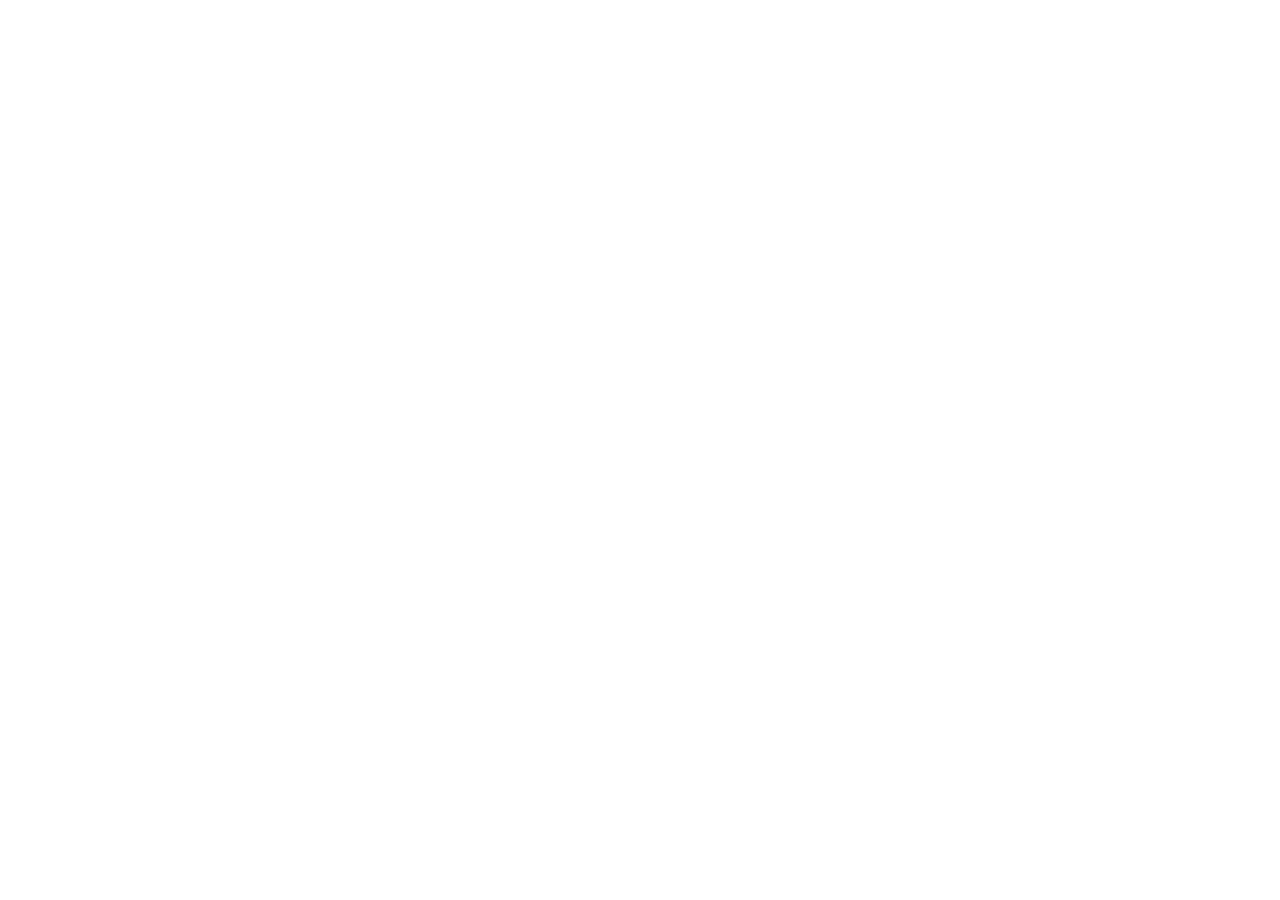
==== index.html @ 9b7f9f11 "Deploy Better2 website" ====
<!doctype html>
<html lang="en">
  <head>
    <meta charset="UTF-8" />
    <link rel="icon" type="image/png" href="/favicon.png" />
    <meta name="viewport" content="width=device-width, initial-scale=1.0, maximum-scale=1" />
    <title>My App</title>
    <script type="module" crossorigin src="/assets/index-BWrRzw60.js"></script>
    <link rel="stylesheet" crossorigin href="/assets/index-B6AmtJGB.css">
  </head>
  <body>
    <div id="root"></div>
  </body>
</html>
---- assets/index-B6AmtJGB.css ----
@layer properties{@supports (((-webkit-hyphens:none)) and (not (margin-trim:inline))) or ((-moz-orient:inline) and (not (color:rgb(from red r g b)))){*,:before,:after,::backdrop{--tw-translate-x:0;--tw-translate-y:0;--tw-translate-z:0;--tw-rotate-x:initial;--tw-rotate-y:initial;--tw-rotate-z:initial;--tw-skew-x:initial;--tw-skew-y:initial;--tw-space-y-reverse:0;--tw-border-style:solid;--tw-gradient-position:initial;--tw-gradient-from:#0000;--tw-gradient-via:#0000;--tw-gradient-to:#0000;--tw-gradient-stops:initial;--tw-gradient-via-stops:initial;--tw-gradient-from-position:0%;--tw-gradient-via-position:50%;--tw-gradient-to-position:100%;--tw-leading:initial;--tw-font-weight:initial;--tw-tracking:initial;--tw-ordinal:initial;--tw-slashed-zero:initial;--tw-numeric-figure:initial;--tw-numeric-spacing:initial;--tw-numeric-fraction:initial;--tw-shadow:0 0 #0000;--tw-shadow-color:initial;--tw-shadow-alpha:100%;--tw-inset-shadow:0 0 #0000;--tw-inset-shadow-color:initial;--tw-inset-shadow-alpha:100%;--tw-ring-color:initial;--tw-ring-shadow:0 0 #0000;--tw-inset-ring-color:initial;--tw-inset-ring-shadow:0 0 #0000;--tw-ring-inset:initial;--tw-ring-offset-width:0px;--tw-ring-offset-color:#fff;--tw-ring-offset-shadow:0 0 #0000;--tw-outline-style:solid;--tw-blur:initial;--tw-brightness:initial;--tw-contrast:initial;--tw-grayscale:initial;--tw-hue-rotate:initial;--tw-invert:initial;--tw-opacity:initial;--tw-saturate:initial;--tw-sepia:initial;--tw-drop-shadow:initial;--tw-drop-shadow-color:initial;--tw-drop-shadow-alpha:100%;--tw-drop-shadow-size:initial;--tw-backdrop-blur:initial;--tw-backdrop-brightness:initial;--tw-backdrop-contrast:initial;--tw-backdrop-grayscale:initial;--tw-backdrop-hue-rotate:initial;--tw-backdrop-invert:initial;--tw-backdrop-opacity:initial;--tw-backdrop-saturate:initial;--tw-backdrop-sepia:initial;--tw-duration:initial;--tw-ease:initial;--tw-content:"";--tw-space-x-reverse:0;--tw-animation-delay:0s;--tw-animation-direction:normal;--tw-animation-duration:initial;--tw-animation-fill-mode:none;--tw-animation-iteration-count:1;--tw-enter-blur:0;--tw-enter-opacity:1;--tw-enter-rotate:0;--tw-enter-scale:1;--tw-enter-translate-x:0;--tw-enter-translate-y:0;--tw-exit-blur:0;--tw-exit-opacity:1;--tw-exit-rotate:0;--tw-exit-scale:1;--tw-exit-translate-x:0;--tw-exit-translate-y:0}}}@layer theme{:root,:host{--font-sans:ui-sans-serif,system-ui,sans-serif,"Apple Color Emoji","Segoe UI Emoji","Segoe UI Symbol","Noto Color Emoji";--font-mono:ui-monospace,SFMono-Regular,Menlo,Monaco,Consolas,"Liberation Mono","Courier New",monospace;--color-orange-500:oklch(70.5% .213 47.604);--color-amber-500:oklch(76.9% .188 70.08);--color-lime-500:oklch(76.8% .233 130.85);--color-emerald-600:oklch(59.6% .145 163.225);--color-teal-500:oklch(70.4% .14 182.503);--color-cyan-500:oklch(71.5% .143 215.221);--color-rose-500:oklch(64.5% .246 16.439);--color-slate-900:oklch(20.8% .042 265.755);--color-black:#000;--color-white:#fff;--spacing:.25rem;--container-sm:24rem;--container-md:28rem;--container-lg:32rem;--container-xl:36rem;--container-2xl:42rem;--container-3xl:48rem;--container-4xl:56rem;--container-5xl:64rem;--text-xs:.75rem;--text-xs--line-height:calc(1/.75);--text-sm:.875rem;--text-sm--line-height:calc(1.25/.875);--text-base:1rem;--text-base--line-height: 1.5 ;--text-lg:1.125rem;--text-lg--line-height:calc(1.75/1.125);--text-xl:1.25rem;--text-xl--line-height:calc(1.75/1.25);--text-2xl:1.5rem;--text-2xl--line-height:calc(2/1.5);--text-3xl:1.875rem;--text-3xl--line-height: 1.2 ;--text-4xl:2.25rem;--text-4xl--line-height:calc(2.5/2.25);--text-5xl:3rem;--text-5xl--line-height:1;--text-6xl:3.75rem;--text-6xl--line-height:1;--text-7xl:4.5rem;--text-7xl--line-height:1;--font-weight-normal:400;--font-weight-medium:500;--font-weight-semibold:600;--font-weight-bold:700;--font-weight-extrabold:800;--tracking-tight:-.025em;--tracking-wide:.025em;--tracking-wider:.05em;--tracking-widest:.1em;--leading-tight:1.25;--leading-snug:1.375;--leading-normal:1.5;--leading-relaxed:1.625;--radius-xs:.125rem;--radius-2xl:1rem;--ease-in-out:cubic-bezier(.4,0,.2,1);--animate-spin:spin 1s linear infinite;--animate-pulse:pulse 2s cubic-bezier(.4,0,.6,1)infinite;--blur-sm:8px;--blur-md:12px;--blur-2xl:40px;--blur-3xl:64px;--aspect-video:16/9;--default-transition-duration:.15s;--default-transition-timing-function:cubic-bezier(.4,0,.2,1);--default-font-family:var(--font-sans);--default-mono-font-family:var(--font-mono);--color-border:var(--border);--font-heading:"Manrope",system-ui,sans-serif;--font-body:"Outfit",system-ui,sans-serif}}@layer base{*,:after,:before,::backdrop{box-sizing:border-box;border:0 solid;margin:0;padding:0}::file-selector-button{box-sizing:border-box;border:0 solid;margin:0;padding:0}html,:host{-webkit-text-size-adjust:100%;tab-size:4;line-height:1.5;font-family:var(--default-font-family,ui-sans-serif,system-ui,sans-serif,"Apple Color Emoji","Segoe UI Emoji","Segoe UI Symbol","Noto Color Emoji");font-feature-settings:var(--default-font-feature-settings,normal);font-variation-settings:var(--default-font-variation-settings,normal);-webkit-tap-highlight-color:transparent}hr{height:0;color:inherit;border-top-width:1px}abbr:where([title]){-webkit-text-decoration:underline dotted;text-decoration:underline dotted}h1,h2,h3,h4,h5,h6{font-size:inherit;font-weight:inherit}a{color:inherit;-webkit-text-decoration:inherit;text-decoration:inherit}b,strong{font-weight:bolder}code,kbd,samp,pre{font-family:var(--default-mono-font-family,ui-monospace,SFMono-Regular,Menlo,Monaco,Consolas,"Liberation Mono","Courier New",monospace);font-feature-settings:var(--default-mono-font-feature-settings,normal);font-variation-settings:var(--default-mono-font-variation-settings,normal);font-size:1em}small{font-size:80%}sub,sup{vertical-align:baseline;font-size:75%;line-height:0;position:relative}sub{bottom:-.25em}sup{top:-.5em}table{text-indent:0;border-color:inherit;border-collapse:collapse}:-moz-focusring{outline:auto}progress{vertical-align:baseline}summary{display:list-item}ol,ul,menu{list-style:none}img,svg,video,canvas,audio,iframe,embed,object{vertical-align:middle;display:block}img,video{max-width:100%;height:auto}button,input,select,optgroup,textarea{font:inherit;font-feature-settings:inherit;font-variation-settings:inherit;letter-spacing:inherit;color:inherit;opacity:1;background-color:#0000;border-radius:0}::file-selector-button{font:inherit;font-feature-settings:inherit;font-variation-settings:inherit;letter-spacing:inherit;color:inherit;opacity:1;background-color:#0000;border-radius:0}:where(select:is([multiple],[size])) optgroup{font-weight:bolder}:where(select:is([multiple],[size])) optgroup option{padding-inline-start:20px}::file-selector-button{margin-inline-end:4px}::placeholder{opacity:1}@supports (not ((-webkit-appearance:-apple-pay-button))) or (contain-intrinsic-size:1px){::placeholder{color:currentColor}@supports (color:color-mix(in lab,red,red)){::placeholder{color:color-mix(in oklab,currentcolor 50%,transparent)}}}textarea{resize:vertical}::-webkit-search-decoration{-webkit-appearance:none}::-webkit-date-and-time-value{min-height:1lh;text-align:inherit}::-webkit-datetime-edit{display:inline-flex}::-webkit-datetime-edit-fields-wrapper{padding:0}::-webkit-datetime-edit{padding-block:0}::-webkit-datetime-edit-year-field{padding-block:0}::-webkit-datetime-edit-month-field{padding-block:0}::-webkit-datetime-edit-day-field{padding-block:0}::-webkit-datetime-edit-hour-field{padding-block:0}::-webkit-datetime-edit-minute-field{padding-block:0}::-webkit-datetime-edit-second-field{padding-block:0}::-webkit-datetime-edit-millisecond-field{padding-block:0}::-webkit-datetime-edit-meridiem-field{padding-block:0}::-webkit-calendar-picker-indicator{line-height:1}:-moz-ui-invalid{box-shadow:none}button,input:where([type=button],[type=reset],[type=submit]){appearance:button}::file-selector-button{appearance:button}::-webkit-inner-spin-button{height:auto}::-webkit-outer-spin-button{height:auto}[hidden]:where(:not([hidden=until-found])){display:none!important}*{border-color:var(--border);outline-color:var(--ring)}@supports (color:color-mix(in lab,red,red)){*{outline-color:color-mix(in oklab,var(--ring)50%,transparent)}}body{background-color:var(--background);color:var(--foreground);font-family:var(--font-body)}h1,h2,h3,h4,h5,h6{font-family:var(--font-heading)}button:not(:disabled),[role=button]:not([aria-disabled=true]),[type=button]:not(:disabled),[type=submit]:not(:disabled),[type=reset]:not(:disabled),a[href],select:not(:disabled),input[type=checkbox]:not(:disabled),input[type=radio]:not(:disabled){cursor:pointer}}@layer components{.container{width:100%;margin-left:auto;margin-right:auto;padding-left:1rem;padding-right:1rem}.flex{min-width:0;min-height:0}@media(min-width:640px){.container{padding-left:1.5rem;padding-right:1.5rem}}@media(min-width:1024px){.container{max-width:1280px;padding-left:2rem;padding-right:2rem}}}@layer utilities{.\@container\/card-header{container:card-header/inline-size}.\@container\/field-group{container:field-group/inline-size}.pointer-events-none{pointer-events:none}.invisible{visibility:hidden}.visible{visibility:visible}.sr-only{clip-path:inset(50%);white-space:nowrap;border-width:0;width:1px;height:1px;margin:-1px;padding:0;position:absolute;overflow:hidden}.absolute{position:absolute}.fixed{position:fixed}.relative{position:relative}.static{position:static}.sticky{position:sticky}.inset-0{inset:calc(var(--spacing)*0)}.inset-x-0{inset-inline:calc(var(--spacing)*0)}.inset-y-0{inset-block:calc(var(--spacing)*0)}.-top-3{top:calc(var(--spacing)*-3)}.-top-12{top:calc(var(--spacing)*-12)}.top-0{top:calc(var(--spacing)*0)}.top-1\.5{top:calc(var(--spacing)*1.5)}.top-1\/2{top:50%}.top-3{top:calc(var(--spacing)*3)}.top-3\.5{top:calc(var(--spacing)*3.5)}.top-4{top:calc(var(--spacing)*4)}.top-8{top:calc(var(--spacing)*8)}.top-14{top:calc(var(--spacing)*14)}.top-\[1px\]{top:1px}.top-\[50\%\]{top:50%}.top-\[60\%\]{top:60%}.top-full{top:100%}.-right-12{right:calc(var(--spacing)*-12)}.right-0{right:calc(var(--spacing)*0)}.right-1{right:calc(var(--spacing)*1)}.right-1\/4{right:25%}.right-2{right:calc(var(--spacing)*2)}.right-3{right:calc(var(--spacing)*3)}.right-4{right:calc(var(--spacing)*4)}.-bottom-12{bottom:calc(var(--spacing)*-12)}.bottom-0{bottom:calc(var(--spacing)*0)}.-left-12{left:calc(var(--spacing)*-12)}.left-0{left:calc(var(--spacing)*0)}.left-1\/2{left:50%}.left-1\/4{left:25%}.left-2{left:calc(var(--spacing)*2)}.left-5{left:calc(var(--spacing)*5)}.left-6{left:calc(var(--spacing)*6)}.left-7{left:calc(var(--spacing)*7)}.left-\[50\%\]{left:50%}.isolate{isolation:isolate}.-z-10{z-index:-10}.z-10{z-index:10}.z-20{z-index:20}.z-50{z-index:50}.z-\[1\]{z-index:1}.order-first{order:-9999}.order-last{order:9999}.col-start-2{grid-column-start:2}.row-span-2{grid-row:span 2/span 2}.row-start-1{grid-row-start:1}.container{width:100%}@media(min-width:40rem){.container{max-width:40rem}}@media(min-width:48rem){.container{max-width:48rem}}@media(min-width:64rem){.container{max-width:64rem}}@media(min-width:80rem){.container{max-width:80rem}}@media(min-width:96rem){.container{max-width:96rem}}.\!m-0{margin:calc(var(--spacing)*0)!important}.-mx-1{margin-inline:calc(var(--spacing)*-1)}.mx-2{margin-inline:calc(var(--spacing)*2)}.mx-3\.5{margin-inline:calc(var(--spacing)*3.5)}.mx-auto{margin-inline:auto}.-my-2{margin-block:calc(var(--spacing)*-2)}.my-0{margin-block:calc(var(--spacing)*0)}.my-0\.5{margin-block:calc(var(--spacing)*.5)}.my-1{margin-block:calc(var(--spacing)*1)}.-mt-4{margin-top:calc(var(--spacing)*-4)}.-mt-10{margin-top:calc(var(--spacing)*-10)}.mt-0\.5{margin-top:calc(var(--spacing)*.5)}.mt-1{margin-top:calc(var(--spacing)*1)}.mt-1\.5{margin-top:calc(var(--spacing)*1.5)}.mt-2{margin-top:calc(var(--spacing)*2)}.mt-3{margin-top:calc(var(--spacing)*3)}.mt-4{margin-top:calc(var(--spacing)*4)}.mt-5{margin-top:calc(var(--spacing)*5)}.mt-6{margin-top:calc(var(--spacing)*6)}.mt-8{margin-top:calc(var(--spacing)*8)}.mt-10{margin-top:calc(var(--spacing)*10)}.mt-12{margin-top:calc(var(--spacing)*12)}.mt-auto{margin-top:auto}.-mr-4{margin-right:calc(var(--spacing)*-4)}.-mb-8{margin-bottom:calc(var(--spacing)*-8)}.mb-1{margin-bottom:calc(var(--spacing)*1)}.mb-1\.5{margin-bottom:calc(var(--spacing)*1.5)}.mb-2{margin-bottom:calc(var(--spacing)*2)}.mb-3{margin-bottom:calc(var(--spacing)*3)}.mb-4{margin-bottom:calc(var(--spacing)*4)}.mb-5{margin-bottom:calc(var(--spacing)*5)}.mb-6{margin-bottom:calc(var(--spacing)*6)}.mb-8{margin-bottom:calc(var(--spacing)*8)}.mb-10{margin-bottom:calc(var(--spacing)*10)}.mb-12{margin-bottom:calc(var(--spacing)*12)}.mb-16{margin-bottom:calc(var(--spacing)*16)}.-ml-4{margin-left:calc(var(--spacing)*-4)}.-ml-8{margin-left:calc(var(--spacing)*-8)}.ml-1{margin-left:calc(var(--spacing)*1)}.ml-4{margin-left:calc(var(--spacing)*4)}.ml-auto{margin-left:auto}.line-clamp-1{-webkit-line-clamp:1;-webkit-box-orient:vertical;display:-webkit-box;overflow:hidden}.line-clamp-2{-webkit-line-clamp:2;-webkit-box-orient:vertical;display:-webkit-box;overflow:hidden}.block{display:block}.flex{display:flex}.grid{display:grid}.hidden{display:none}.inline-flex{display:inline-flex}.table{display:table}.table-caption{display:table-caption}.table-cell{display:table-cell}.table-row{display:table-row}.aspect-square{aspect-ratio:1}.aspect-video{aspect-ratio:var(--aspect-video)}.size-\(--cell-size\){width:var(--cell-size);height:var(--cell-size)}.size-2{width:calc(var(--spacing)*2);height:calc(var(--spacing)*2)}.size-2\.5{width:calc(var(--spacing)*2.5);height:calc(var(--spacing)*2.5)}.size-3{width:calc(var(--spacing)*3);height:calc(var(--spacing)*3)}.size-3\.5{width:calc(var(--spacing)*3.5);height:calc(var(--spacing)*3.5)}.size-4{width:calc(var(--spacing)*4);height:calc(var(--spacing)*4)}.size-5{width:calc(var(--spacing)*5);height:calc(var(--spacing)*5)}.size-6{width:calc(var(--spacing)*6);height:calc(var(--spacing)*6)}.size-7{width:calc(var(--spacing)*7);height:calc(var(--spacing)*7)}.size-8{width:calc(var(--spacing)*8);height:calc(var(--spacing)*8)}.size-9{width:calc(var(--spacing)*9);height:calc(var(--spacing)*9)}.size-10{width:calc(var(--spacing)*10);height:calc(var(--spacing)*10)}.size-11{width:calc(var(--spacing)*11);height:calc(var(--spacing)*11)}.size-12{width:calc(var(--spacing)*12);height:calc(var(--spacing)*12)}.size-14{width:calc(var(--spacing)*14);height:calc(var(--spacing)*14)}.size-16{width:calc(var(--spacing)*16);height:calc(var(--spacing)*16)}.size-24{width:calc(var(--spacing)*24);height:calc(var(--spacing)*24)}.size-32{width:calc(var(--spacing)*32);height:calc(var(--spacing)*32)}.size-96{width:calc(var(--spacing)*96);height:calc(var(--spacing)*96)}.size-auto{width:auto;height:auto}.size-full{width:100%;height:100%}.h-\(--cell-size\){height:var(--cell-size)}.h-1\.5{height:calc(var(--spacing)*1.5)}.h-2{height:calc(var(--spacing)*2)}.h-2\.5{height:calc(var(--spacing)*2.5)}.h-3{height:calc(var(--spacing)*3)}.h-3\.5{height:calc(var(--spacing)*3.5)}.h-4{height:calc(var(--spacing)*4)}.h-5{height:calc(var(--spacing)*5)}.h-6{height:calc(var(--spacing)*6)}.h-7{height:calc(var(--spacing)*7)}.h-8{height:calc(var(--spacing)*8)}.h-9{height:calc(var(--spacing)*9)}.h-10{height:calc(var(--spacing)*10)}.h-11{height:calc(var(--spacing)*11)}.h-12{height:calc(var(--spacing)*12)}.h-14{height:calc(var(--spacing)*14)}.h-16{height:calc(var(--spacing)*16)}.h-20{height:calc(var(--spacing)*20)}.h-32{height:calc(var(--spacing)*32)}.h-\[1px\]{height:1px}.h-\[var\(--radix-navigation-menu-viewport-height\)\]{height:var(--radix-navigation-menu-viewport-height)}.h-\[var\(--radix-select-trigger-height\)\]{height:var(--radix-select-trigger-height)}.h-auto{height:auto}.h-full{height:100%}.h-px{height:1px}.h-svh{height:100svh}.max-h-\(--radix-context-menu-content-available-height\){max-height:var(--radix-context-menu-content-available-height)}.max-h-\(--radix-dropdown-menu-content-available-height\){max-height:var(--radix-dropdown-menu-content-available-height)}.max-h-\(--radix-select-content-available-height\){max-height:var(--radix-select-content-available-height)}.max-h-\[300px\]{max-height:300px}.min-h-0{min-height:calc(var(--spacing)*0)}.min-h-4{min-height:calc(var(--spacing)*4)}.min-h-\[80px\]{min-height:80px}.min-h-screen{min-height:100vh}.min-h-svh{min-height:100svh}.w-\(--cell-size\){width:var(--cell-size)}.w-0{width:calc(var(--spacing)*0)}.w-1{width:calc(var(--spacing)*1)}.w-2{width:calc(var(--spacing)*2)}.w-2\.5{width:calc(var(--spacing)*2.5)}.w-3{width:calc(var(--spacing)*3)}.w-3\/4{width:75%}.w-4{width:calc(var(--spacing)*4)}.w-5{width:calc(var(--spacing)*5)}.w-7{width:calc(var(--spacing)*7)}.w-9{width:calc(var(--spacing)*9)}.w-10{width:calc(var(--spacing)*10)}.w-11{width:calc(var(--spacing)*11)}.w-12{width:calc(var(--spacing)*12)}.w-16{width:calc(var(--spacing)*16)}.w-24{width:calc(var(--spacing)*24)}.w-32{width:calc(var(--spacing)*32)}.w-48{width:calc(var(--spacing)*48)}.w-64{width:calc(var(--spacing)*64)}.w-72{width:calc(var(--spacing)*72)}.w-\[--radix-dropdown-menu-trigger-width\]{width:--radix-dropdown-menu-trigger-width}.w-\[1px\]{width:1px}.w-\[100px\]{width:100px}.w-auto{width:auto}.w-fit{width:fit-content}.w-full{width:100%}.w-max{width:max-content}.w-px{width:1px}.max-w-2xl{max-width:var(--container-2xl)}.max-w-3xl{max-width:var(--container-3xl)}.max-w-4xl{max-width:var(--container-4xl)}.max-w-5xl{max-width:var(--container-5xl)}.max-w-\[--skeleton-width\]{max-width:--skeleton-width}.max-w-\[calc\(100\%-2rem\)\]{max-width:calc(100% - 2rem)}.max-w-lg{max-width:var(--container-lg)}.max-w-max{max-width:max-content}.max-w-md{max-width:var(--container-md)}.max-w-sm{max-width:var(--container-sm)}.max-w-xl{max-width:var(--container-xl)}.min-w-\(--cell-size\){min-width:var(--cell-size)}.min-w-0{min-width:calc(var(--spacing)*0)}.min-w-5{min-width:calc(var(--spacing)*5)}.min-w-8{min-width:calc(var(--spacing)*8)}.min-w-9{min-width:calc(var(--spacing)*9)}.min-w-10{min-width:calc(var(--spacing)*10)}.min-w-\[8rem\]{min-width:8rem}.min-w-\[12rem\]{min-width:12rem}.min-w-\[var\(--radix-select-trigger-width\)\]{min-width:var(--radix-select-trigger-width)}.flex-1{flex:1}.flex-shrink-0,.shrink-0{flex-shrink:0}.grow{flex-grow:1}.grow-0{flex-grow:0}.basis-full{flex-basis:100%}.caption-bottom{caption-side:bottom}.border-collapse{border-collapse:collapse}.origin-\(--radix-context-menu-content-transform-origin\){transform-origin:var(--radix-context-menu-content-transform-origin)}.origin-\(--radix-dropdown-menu-content-transform-origin\){transform-origin:var(--radix-dropdown-menu-content-transform-origin)}.origin-\(--radix-hover-card-content-transform-origin\){transform-origin:var(--radix-hover-card-content-transform-origin)}.origin-\(--radix-menubar-content-transform-origin\){transform-origin:var(--radix-menubar-content-transform-origin)}.origin-\(--radix-popover-content-transform-origin\){transform-origin:var(--radix-popover-content-transform-origin)}.origin-\(--radix-select-content-transform-origin\){transform-origin:var(--radix-select-content-transform-origin)}.origin-\[--radix-tooltip-content-transform-origin\]{transform-origin:--radix-tooltip-content-transform-origin}.-translate-x-1\/2{--tw-translate-x: -50% ;translate:var(--tw-translate-x)var(--tw-translate-y)}.-translate-x-px{--tw-translate-x:-1px;translate:var(--tw-translate-x)var(--tw-translate-y)}.translate-x-\[-50\%\]{--tw-translate-x:-50%;translate:var(--tw-translate-x)var(--tw-translate-y)}.translate-x-px{--tw-translate-x:1px;translate:var(--tw-translate-x)var(--tw-translate-y)}.-translate-y-1\/2{--tw-translate-y: -50% ;translate:var(--tw-translate-x)var(--tw-translate-y)}.translate-y-0\.5{--tw-translate-y:calc(var(--spacing)*.5);translate:var(--tw-translate-x)var(--tw-translate-y)}.translate-y-\[-50\%\]{--tw-translate-y:-50%;translate:var(--tw-translate-x)var(--tw-translate-y)}.rotate-45{rotate:45deg}.rotate-90{rotate:90deg}.transform{transform:var(--tw-rotate-x,)var(--tw-rotate-y,)var(--tw-rotate-z,)var(--tw-skew-x,)var(--tw-skew-y,)}.animate-caret-blink{animation:1.25s ease-out infinite caret-blink}.animate-in{animation:enter var(--tw-animation-duration,var(--tw-duration,.15s))var(--tw-ease,ease)var(--tw-animation-delay,0s)var(--tw-animation-iteration-count,1)var(--tw-animation-direction,normal)var(--tw-animation-fill-mode,none)}.animate-pulse{animation:var(--animate-pulse)}.animate-spin{animation:var(--animate-spin)}.cursor-default{cursor:default}.cursor-pointer{cursor:pointer}.cursor-text{cursor:text}.touch-none{touch-action:none}.scroll-my-1{scroll-margin-block:calc(var(--spacing)*1)}.scroll-py-1{scroll-padding-block:calc(var(--spacing)*1)}.list-disc{list-style-type:disc}.list-none{list-style-type:none}.auto-rows-min{grid-auto-rows:min-content}.grid-cols-1{grid-template-columns:repeat(1,minmax(0,1fr))}.grid-cols-\[0_1fr\]{grid-template-columns:0 1fr}.grid-rows-\[auto_auto\]{grid-template-rows:auto auto}.flex-col{flex-direction:column}.flex-col-reverse{flex-direction:column-reverse}.flex-row{flex-direction:row}.flex-wrap{flex-wrap:wrap}.place-items-center{place-items:center}.items-baseline{align-items:baseline}.items-center{align-items:center}.items-end{align-items:flex-end}.items-start{align-items:flex-start}.items-stretch{align-items:stretch}.justify-between{justify-content:space-between}.justify-center{justify-content:center}.justify-start{justify-content:flex-start}.justify-items-start{justify-items:start}.gap-0\.5{gap:calc(var(--spacing)*.5)}.gap-1{gap:calc(var(--spacing)*1)}.gap-1\.5{gap:calc(var(--spacing)*1.5)}.gap-2{gap:calc(var(--spacing)*2)}.gap-2\.5{gap:calc(var(--spacing)*2.5)}.gap-3{gap:calc(var(--spacing)*3)}.gap-4{gap:calc(var(--spacing)*4)}.gap-6{gap:calc(var(--spacing)*6)}.gap-7{gap:calc(var(--spacing)*7)}.gap-8{gap:calc(var(--spacing)*8)}.gap-12{gap:calc(var(--spacing)*12)}:where(.space-y-0>:not(:last-child)){--tw-space-y-reverse:0;margin-block-start:calc(calc(var(--spacing)*0)*var(--tw-space-y-reverse));margin-block-end:calc(calc(var(--spacing)*0)*calc(1 - var(--tw-space-y-reverse)))}:where(.space-y-1>:not(:last-child)){--tw-space-y-reverse:0;margin-block-start:calc(calc(var(--spacing)*1)*var(--tw-space-y-reverse));margin-block-end:calc(calc(var(--spacing)*1)*calc(1 - var(--tw-space-y-reverse)))}:where(.space-y-1\.5>:not(:last-child)){--tw-space-y-reverse:0;margin-block-start:calc(calc(var(--spacing)*1.5)*var(--tw-space-y-reverse));margin-block-end:calc(calc(var(--spacing)*1.5)*calc(1 - var(--tw-space-y-reverse)))}:where(.space-y-2>:not(:last-child)){--tw-space-y-reverse:0;margin-block-start:calc(calc(var(--spacing)*2)*var(--tw-space-y-reverse));margin-block-end:calc(calc(var(--spacing)*2)*calc(1 - var(--tw-space-y-reverse)))}:where(.space-y-2\.5>:not(:last-child)){--tw-space-y-reverse:0;margin-block-start:calc(calc(var(--spacing)*2.5)*var(--tw-space-y-reverse));margin-block-end:calc(calc(var(--spacing)*2.5)*calc(1 - var(--tw-space-y-reverse)))}:where(.space-y-4>:not(:last-child)){--tw-space-y-reverse:0;margin-block-start:calc(calc(var(--spacing)*4)*var(--tw-space-y-reverse));margin-block-end:calc(calc(var(--spacing)*4)*calc(1 - var(--tw-space-y-reverse)))}:where(.space-y-6>:not(:last-child)){--tw-space-y-reverse:0;margin-block-start:calc(calc(var(--spacing)*6)*var(--tw-space-y-reverse));margin-block-end:calc(calc(var(--spacing)*6)*calc(1 - var(--tw-space-y-reverse)))}:where(.space-y-8>:not(:last-child)){--tw-space-y-reverse:0;margin-block-start:calc(calc(var(--spacing)*8)*var(--tw-space-y-reverse));margin-block-end:calc(calc(var(--spacing)*8)*calc(1 - var(--tw-space-y-reverse)))}:where(.space-y-12>:not(:last-child)){--tw-space-y-reverse:0;margin-block-start:calc(calc(var(--spacing)*12)*var(--tw-space-y-reverse));margin-block-end:calc(calc(var(--spacing)*12)*calc(1 - var(--tw-space-y-reverse)))}.gap-x-6{column-gap:calc(var(--spacing)*6)}.gap-y-0\.5{row-gap:calc(var(--spacing)*.5)}.gap-y-2{row-gap:calc(var(--spacing)*2)}.self-start{align-self:flex-start}.self-stretch{align-self:stretch}.justify-self-end{justify-self:flex-end}.truncate{text-overflow:ellipsis;white-space:nowrap;overflow:hidden}.overflow-auto{overflow:auto}.overflow-hidden{overflow:hidden}.overflow-x-auto{overflow-x:auto}.overflow-x-hidden{overflow-x:hidden}.overflow-y-auto{overflow-y:auto}.rounded{border-radius:.25rem}.rounded-2xl{border-radius:var(--radius-2xl)}.rounded-\[2px\]{border-radius:2px}.rounded-\[calc\(var\(--radius\)-5px\)\]{border-radius:calc(var(--radius) - 5px)}.rounded-\[inherit\]{border-radius:inherit}.rounded-full{border-radius:3.40282e38px}.rounded-lg{border-radius:var(--radius)}.rounded-md{border-radius:calc(var(--radius) - 2px)}.rounded-none{border-radius:0}.rounded-sm{border-radius:calc(var(--radius) - 4px)}.rounded-xl{border-radius:calc(var(--radius) + 4px)}.rounded-xs{border-radius:var(--radius-xs)}.rounded-l-md{border-top-left-radius:calc(var(--radius) - 2px);border-bottom-left-radius:calc(var(--radius) - 2px)}.rounded-tl-sm{border-top-left-radius:calc(var(--radius) - 4px)}.rounded-r-md{border-top-right-radius:calc(var(--radius) - 2px);border-bottom-right-radius:calc(var(--radius) - 2px)}.border{border-style:var(--tw-border-style);border-width:1px}.border-0{border-style:var(--tw-border-style);border-width:0}.border-2{border-style:var(--tw-border-style);border-width:2px}.border-4{border-style:var(--tw-border-style);border-width:4px}.border-\[1\.5px\]{border-style:var(--tw-border-style);border-width:1.5px}.border-y{border-block-style:var(--tw-border-style);border-block-width:1px}.border-t{border-top-style:var(--tw-border-style);border-top-width:1px}.border-r{border-right-style:var(--tw-border-style);border-right-width:1px}.border-b{border-bottom-style:var(--tw-border-style);border-bottom-width:1px}.border-l{border-left-style:var(--tw-border-style);border-left-width:1px}.border-dashed{--tw-border-style:dashed;border-style:dashed}.border-\(--color-border\){border-color:var(--color-border)}.border-background{border-color:var(--background)}.border-border,.border-border\/40{border-color:var(--border)}@supports (color:color-mix(in lab,red,red)){.border-border\/40{border-color:color-mix(in oklab,var(--border)40%,transparent)}}.border-border\/50{border-color:var(--border)}@supports (color:color-mix(in lab,red,red)){.border-border\/50{border-color:color-mix(in oklab,var(--border)50%,transparent)}}.border-border\/60{border-color:var(--border)}@supports (color:color-mix(in lab,red,red)){.border-border\/60{border-color:color-mix(in oklab,var(--border)60%,transparent)}}.border-destructive\/20{border-color:var(--destructive)}@supports (color:color-mix(in lab,red,red)){.border-destructive\/20{border-color:color-mix(in oklab,var(--destructive)20%,transparent)}}.border-destructive\/50{border-color:var(--destructive)}@supports (color:color-mix(in lab,red,red)){.border-destructive\/50{border-color:color-mix(in oklab,var(--destructive)50%,transparent)}}.border-info\/50{border-color:var(--info)}@supports (color:color-mix(in lab,red,red)){.border-info\/50{border-color:color-mix(in oklab,var(--info)50%,transparent)}}.border-input{border-color:var(--input)}.border-primary{border-color:var(--primary)}.border-sage{border-color:#8b9a6b}.border-sidebar-border{border-color:var(--sidebar-border)}.border-success\/50{border-color:var(--success)}@supports (color:color-mix(in lab,red,red)){.border-success\/50{border-color:color-mix(in oklab,var(--success)50%,transparent)}}.border-transparent{border-color:#0000}.border-warning\/30{border-color:var(--warning)}@supports (color:color-mix(in lab,red,red)){.border-warning\/30{border-color:color-mix(in oklab,var(--warning)30%,transparent)}}.border-warning\/50{border-color:var(--warning)}@supports (color:color-mix(in lab,red,red)){.border-warning\/50{border-color:color-mix(in oklab,var(--warning)50%,transparent)}}.border-white\/10{border-color:#ffffff1a}@supports (color:color-mix(in lab,red,red)){.border-white\/10{border-color:color-mix(in oklab,var(--color-white)10%,transparent)}}.border-white\/20{border-color:#fff3}@supports (color:color-mix(in lab,red,red)){.border-white\/20{border-color:color-mix(in oklab,var(--color-white)20%,transparent)}}.border-t-transparent{border-top-color:#0000}.border-l-transparent{border-left-color:#0000}.bg-\(--color-bg\){background-color:var(--color-bg)}.bg-accent{background-color:var(--accent)}.bg-background,.bg-background\/80{background-color:var(--background)}@supports (color:color-mix(in lab,red,red)){.bg-background\/80{background-color:color-mix(in oklab,var(--background)80%,transparent)}}.bg-black\/50{background-color:#00000080}@supports (color:color-mix(in lab,red,red)){.bg-black\/50{background-color:color-mix(in oklab,var(--color-black)50%,transparent)}}.bg-black\/80{background-color:#000c}@supports (color:color-mix(in lab,red,red)){.bg-black\/80{background-color:color-mix(in oklab,var(--color-black)80%,transparent)}}.bg-border{background-color:var(--border)}.bg-card{background-color:var(--card)}.bg-chart-1,.bg-chart-1\/10{background-color:var(--chart-1)}@supports (color:color-mix(in lab,red,red)){.bg-chart-1\/10{background-color:color-mix(in oklab,var(--chart-1)10%,transparent)}}.bg-chart-2,.bg-chart-2\/10{background-color:var(--chart-2)}@supports (color:color-mix(in lab,red,red)){.bg-chart-2\/10{background-color:color-mix(in oklab,var(--chart-2)10%,transparent)}}.bg-chart-3,.bg-chart-3\/10{background-color:var(--chart-3)}@supports (color:color-mix(in lab,red,red)){.bg-chart-3\/10{background-color:color-mix(in oklab,var(--chart-3)10%,transparent)}}.bg-chart-4\/10{background-color:var(--chart-4)}@supports (color:color-mix(in lab,red,red)){.bg-chart-4\/10{background-color:color-mix(in oklab,var(--chart-4)10%,transparent)}}.bg-destructive,.bg-destructive\/5{background-color:var(--destructive)}@supports (color:color-mix(in lab,red,red)){.bg-destructive\/5{background-color:color-mix(in oklab,var(--destructive)5%,transparent)}}.bg-destructive\/10{background-color:var(--destructive)}@supports (color:color-mix(in lab,red,red)){.bg-destructive\/10{background-color:color-mix(in oklab,var(--destructive)10%,transparent)}}.bg-destructive\/20{background-color:var(--destructive)}@supports (color:color-mix(in lab,red,red)){.bg-destructive\/20{background-color:color-mix(in oklab,var(--destructive)20%,transparent)}}.bg-foreground{background-color:var(--foreground)}.bg-info,.bg-info\/5{background-color:var(--info)}@supports (color:color-mix(in lab,red,red)){.bg-info\/5{background-color:color-mix(in oklab,var(--info)5%,transparent)}}.bg-info\/20{background-color:var(--info)}@supports (color:color-mix(in lab,red,red)){.bg-info\/20{background-color:color-mix(in oklab,var(--info)20%,transparent)}}.bg-input{background-color:var(--input)}.bg-muted,.bg-muted\/30{background-color:var(--muted)}@supports (color:color-mix(in lab,red,red)){.bg-muted\/30{background-color:color-mix(in oklab,var(--muted)30%,transparent)}}.bg-muted\/50{background-color:var(--muted)}@supports (color:color-mix(in lab,red,red)){.bg-muted\/50{background-color:color-mix(in oklab,var(--muted)50%,transparent)}}.bg-off-white{background-color:#f5f3ef}.bg-off-white\/90{background-color:#f5f3efe6}.bg-popover{background-color:var(--popover)}.bg-primary,.bg-primary\/5{background-color:var(--primary)}@supports (color:color-mix(in lab,red,red)){.bg-primary\/5{background-color:color-mix(in oklab,var(--primary)5%,transparent)}}.bg-primary\/10{background-color:var(--primary)}@supports (color:color-mix(in lab,red,red)){.bg-primary\/10{background-color:color-mix(in oklab,var(--primary)10%,transparent)}}.bg-primary\/20{background-color:var(--primary)}@supports (color:color-mix(in lab,red,red)){.bg-primary\/20{background-color:color-mix(in oklab,var(--primary)20%,transparent)}}.bg-sage{background-color:#8b9a6b}.bg-sage-bg{background-color:#eef1e8}.bg-sage-light{background-color:#a8b58e}.bg-sage\/5{background-color:#8b9a6b0d}.bg-sage\/10{background-color:#8b9a6b1a}.bg-sage\/15{background-color:#8b9a6b26}.bg-secondary{background-color:var(--secondary)}.bg-sidebar{background-color:var(--sidebar)}.bg-sidebar-border{background-color:var(--sidebar-border)}.bg-success,.bg-success\/5{background-color:var(--success)}@supports (color:color-mix(in lab,red,red)){.bg-success\/5{background-color:color-mix(in oklab,var(--success)5%,transparent)}}.bg-success\/10{background-color:var(--success)}@supports (color:color-mix(in lab,red,red)){.bg-success\/10{background-color:color-mix(in oklab,var(--success)10%,transparent)}}.bg-success\/20{background-color:var(--success)}@supports (color:color-mix(in lab,red,red)){.bg-success\/20{background-color:color-mix(in oklab,var(--success)20%,transparent)}}.bg-transparent{background-color:#0000}.bg-warm-dark{background-color:#1a1f1a}.bg-warning,.bg-warning\/5{background-color:var(--warning)}@supports (color:color-mix(in lab,red,red)){.bg-warning\/5{background-color:color-mix(in oklab,var(--warning)5%,transparent)}}.bg-warning\/10{background-color:var(--warning)}@supports (color:color-mix(in lab,red,red)){.bg-warning\/10{background-color:color-mix(in oklab,var(--warning)10%,transparent)}}.bg-warning\/20{background-color:var(--warning)}@supports (color:color-mix(in lab,red,red)){.bg-warning\/20{background-color:color-mix(in oklab,var(--warning)20%,transparent)}}.bg-white{background-color:var(--color-white)}.bg-gradient-to-br{--tw-gradient-position:to bottom right in oklab;background-image:linear-gradient(var(--tw-gradient-stops))}.bg-gradient-to-r{--tw-gradient-position:to right in oklab;background-image:linear-gradient(var(--tw-gradient-stops))}.bg-\[linear-gradient\(to_right\,\#8B9A6B_1px\,transparent_1px\)\,linear-gradient\(to_bottom\,\#8B9A6B_1px\,transparent_1px\)\]{background-image:linear-gradient(90deg,#8b9a6b 1px,#0000 1px),linear-gradient(#8b9a6b 1px,#0000 1px)}.bg-\[linear-gradient\(to_right\,hsl\(var\(--border\)\)_1px\,transparent_1px\)\,linear-gradient\(to_bottom\,hsl\(var\(--border\)\)_1px\,transparent_1px\)\]{background-image:linear-gradient(to right,hsl(var(--border))1px,transparent 1px),linear-gradient(to bottom,hsl(var(--border))1px,transparent 1px)}.from-background{--tw-gradient-from:var(--background);--tw-gradient-stops:var(--tw-gradient-via-stops,var(--tw-gradient-position),var(--tw-gradient-from)var(--tw-gradient-from-position),var(--tw-gradient-to)var(--tw-gradient-to-position))}.from-card{--tw-gradient-from:var(--card);--tw-gradient-stops:var(--tw-gradient-via-stops,var(--tw-gradient-position),var(--tw-gradient-from)var(--tw-gradient-from-position),var(--tw-gradient-to)var(--tw-gradient-to-position))}.from-foreground{--tw-gradient-from:var(--foreground);--tw-gradient-stops:var(--tw-gradient-via-stops,var(--tw-gradient-position),var(--tw-gradient-from)var(--tw-gradient-from-position),var(--tw-gradient-to)var(--tw-gradient-to-position))}.from-primary\/20{--tw-gradient-from:var(--primary)}@supports (color:color-mix(in lab,red,red)){.from-primary\/20{--tw-gradient-from:color-mix(in oklab,var(--primary)20%,transparent)}}.from-primary\/20{--tw-gradient-stops:var(--tw-gradient-via-stops,var(--tw-gradient-position),var(--tw-gradient-from)var(--tw-gradient-from-position),var(--tw-gradient-to)var(--tw-gradient-to-position))}.via-foreground\/80{--tw-gradient-via:var(--foreground)}@supports (color:color-mix(in lab,red,red)){.via-foreground\/80{--tw-gradient-via:color-mix(in oklab,var(--foreground)80%,transparent)}}.via-foreground\/80{--tw-gradient-via-stops:var(--tw-gradient-position),var(--tw-gradient-from)var(--tw-gradient-from-position),var(--tw-gradient-via)var(--tw-gradient-via-position),var(--tw-gradient-to)var(--tw-gradient-to-position);--tw-gradient-stops:var(--tw-gradient-via-stops)}.via-primary\/10{--tw-gradient-via:var(--primary)}@supports (color:color-mix(in lab,red,red)){.via-primary\/10{--tw-gradient-via:color-mix(in oklab,var(--primary)10%,transparent)}}.via-primary\/10{--tw-gradient-via-stops:var(--tw-gradient-position),var(--tw-gradient-from)var(--tw-gradient-from-position),var(--tw-gradient-via)var(--tw-gradient-via-position),var(--tw-gradient-to)var(--tw-gradient-to-position);--tw-gradient-stops:var(--tw-gradient-via-stops)}.to-foreground\/60{--tw-gradient-to:var(--foreground)}@supports (color:color-mix(in lab,red,red)){.to-foreground\/60{--tw-gradient-to:color-mix(in oklab,var(--foreground)60%,transparent)}}.to-foreground\/60{--tw-gradient-stops:var(--tw-gradient-via-stops,var(--tw-gradient-position),var(--tw-gradient-from)var(--tw-gradient-from-position),var(--tw-gradient-to)var(--tw-gradient-to-position))}.to-muted\/30{--tw-gradient-to:var(--muted)}@supports (color:color-mix(in lab,red,red)){.to-muted\/30{--tw-gradient-to:color-mix(in oklab,var(--muted)30%,transparent)}}.to-muted\/30{--tw-gradient-stops:var(--tw-gradient-via-stops,var(--tw-gradient-position),var(--tw-gradient-from)var(--tw-gradient-from-position),var(--tw-gradient-to)var(--tw-gradient-to-position))}.to-muted\/50{--tw-gradient-to:var(--muted)}@supports (color:color-mix(in lab,red,red)){.to-muted\/50{--tw-gradient-to:color-mix(in oklab,var(--muted)50%,transparent)}}.to-muted\/50{--tw-gradient-stops:var(--tw-gradient-via-stops,var(--tw-gradient-position),var(--tw-gradient-from)var(--tw-gradient-from-position),var(--tw-gradient-to)var(--tw-gradient-to-position))}.to-transparent{--tw-gradient-to:transparent;--tw-gradient-stops:var(--tw-gradient-via-stops,var(--tw-gradient-position),var(--tw-gradient-from)var(--tw-gradient-from-position),var(--tw-gradient-to)var(--tw-gradient-to-position))}.\[mask-image\:radial-gradient\(ellipse_80\%_50\%_at_50\%_0\%\,\#000_70\%\,transparent_100\%\)\]{-webkit-mask-image:radial-gradient(80% 50% at 50% 0,#000 70%,#0000 100%);mask-image:radial-gradient(80% 50% at 50% 0,#000 70%,#0000)}.bg-\[size\:3rem_3rem\]{background-size:3rem 3rem}.bg-\[size\:4rem_4rem\]{background-size:4rem 4rem}.bg-clip-text{-webkit-background-clip:text;background-clip:text}.fill-chart-4{fill:var(--chart-4)}.fill-current{fill:currentColor}.fill-primary{fill:var(--primary)}.object-cover{object-fit:cover}.p-0{padding:calc(var(--spacing)*0)}.p-1{padding:calc(var(--spacing)*1)}.p-2{padding:calc(var(--spacing)*2)}.p-3{padding:calc(var(--spacing)*3)}.p-4{padding:calc(var(--spacing)*4)}.p-5{padding:calc(var(--spacing)*5)}.p-6{padding:calc(var(--spacing)*6)}.p-7{padding:calc(var(--spacing)*7)}.p-8{padding:calc(var(--spacing)*8)}.p-px{padding:1px}.px-\(--cell-size\){padding-inline:var(--cell-size)}.px-0{padding-inline:calc(var(--spacing)*0)}.px-1{padding-inline:calc(var(--spacing)*1)}.px-1\.5{padding-inline:calc(var(--spacing)*1.5)}.px-2{padding-inline:calc(var(--spacing)*2)}.px-2\.5{padding-inline:calc(var(--spacing)*2.5)}.px-3{padding-inline:calc(var(--spacing)*3)}.px-4{padding-inline:calc(var(--spacing)*4)}.px-6{padding-inline:calc(var(--spacing)*6)}.px-8{padding-inline:calc(var(--spacing)*8)}.py-0\.5{padding-block:calc(var(--spacing)*.5)}.py-1{padding-block:calc(var(--spacing)*1)}.py-1\.5{padding-block:calc(var(--spacing)*1.5)}.py-2{padding-block:calc(var(--spacing)*2)}.py-3{padding-block:calc(var(--spacing)*3)}.py-4{padding-block:calc(var(--spacing)*4)}.py-6{padding-block:calc(var(--spacing)*6)}.py-10{padding-block:calc(var(--spacing)*10)}.py-12{padding-block:calc(var(--spacing)*12)}.py-16{padding-block:calc(var(--spacing)*16)}.py-20{padding-block:calc(var(--spacing)*20)}.py-24{padding-block:calc(var(--spacing)*24)}.pt-0{padding-top:calc(var(--spacing)*0)}.pt-1{padding-top:calc(var(--spacing)*1)}.pt-2{padding-top:calc(var(--spacing)*2)}.pt-3{padding-top:calc(var(--spacing)*3)}.pt-4{padding-top:calc(var(--spacing)*4)}.pt-6{padding-top:calc(var(--spacing)*6)}.pr-1{padding-right:calc(var(--spacing)*1)}.pr-2{padding-right:calc(var(--spacing)*2)}.pr-2\.5{padding-right:calc(var(--spacing)*2.5)}.pr-3{padding-right:calc(var(--spacing)*3)}.pr-8{padding-right:calc(var(--spacing)*8)}.pb-1{padding-bottom:calc(var(--spacing)*1)}.pb-2{padding-bottom:calc(var(--spacing)*2)}.pb-3{padding-bottom:calc(var(--spacing)*3)}.pb-4{padding-bottom:calc(var(--spacing)*4)}.pb-6{padding-bottom:calc(var(--spacing)*6)}.pl-2{padding-left:calc(var(--spacing)*2)}.pl-3{padding-left:calc(var(--spacing)*3)}.pl-4{padding-left:calc(var(--spacing)*4)}.pl-8{padding-left:calc(var(--spacing)*8)}.text-center{text-align:center}.text-left{text-align:left}.align-middle{vertical-align:middle}.font-mono{font-family:var(--font-mono)}.font-sans{font-family:var(--font-sans)}.text-2xl{font-size:var(--text-2xl);line-height:var(--tw-leading,var(--text-2xl--line-height))}.text-3xl{font-size:var(--text-3xl);line-height:var(--tw-leading,var(--text-3xl--line-height))}.text-4xl{font-size:var(--text-4xl);line-height:var(--tw-leading,var(--text-4xl--line-height))}.text-5xl{font-size:var(--text-5xl);line-height:var(--tw-leading,var(--text-5xl--line-height))}.text-base{font-size:var(--text-base);line-height:var(--tw-leading,var(--text-base--line-height))}.text-lg{font-size:var(--text-lg);line-height:var(--tw-leading,var(--text-lg--line-height))}.text-sm{font-size:var(--text-sm);line-height:var(--tw-leading,var(--text-sm--line-height))}.text-sm\/relaxed{font-size:var(--text-sm);line-height:var(--leading-relaxed)}.text-xl{font-size:var(--text-xl);line-height:var(--tw-leading,var(--text-xl--line-height))}.text-xs{font-size:var(--text-xs);line-height:var(--tw-leading,var(--text-xs--line-height))}.text-\[0\.8rem\]{font-size:.8rem}.leading-\[1\.1\]{--tw-leading:1.1;line-height:1.1}.leading-\[1\.08\]{--tw-leading:1.08;line-height:1.08}.leading-none{--tw-leading:1;line-height:1}.leading-normal{--tw-leading:var(--leading-normal);line-height:var(--leading-normal)}.leading-relaxed{--tw-leading:var(--leading-relaxed);line-height:var(--leading-relaxed)}.leading-snug{--tw-leading:var(--leading-snug);line-height:var(--leading-snug)}.leading-tight{--tw-leading:var(--leading-tight);line-height:var(--leading-tight)}.font-bold{--tw-font-weight:var(--font-weight-bold);font-weight:var(--font-weight-bold)}.font-extrabold{--tw-font-weight:var(--font-weight-extrabold);font-weight:var(--font-weight-extrabold)}.font-medium{--tw-font-weight:var(--font-weight-medium);font-weight:var(--font-weight-medium)}.font-normal{--tw-font-weight:var(--font-weight-normal);font-weight:var(--font-weight-normal)}.font-semibold{--tw-font-weight:var(--font-weight-semibold);font-weight:var(--font-weight-semibold)}.tracking-\[0\.5em\]{--tw-tracking:.5em;letter-spacing:.5em}.tracking-tight{--tw-tracking:var(--tracking-tight);letter-spacing:var(--tracking-tight)}.tracking-wide{--tw-tracking:var(--tracking-wide);letter-spacing:var(--tracking-wide)}.tracking-wider{--tw-tracking:var(--tracking-wider);letter-spacing:var(--tracking-wider)}.tracking-widest{--tw-tracking:var(--tracking-widest);letter-spacing:var(--tracking-widest)}.text-balance{text-wrap:balance}.break-words{overflow-wrap:break-word}.whitespace-break-spaces{white-space:break-spaces}.whitespace-nowrap{white-space:nowrap}.text-accent-foreground{color:var(--accent-foreground)}.text-border{color:var(--border)}.text-card-foreground{color:var(--card-foreground)}.text-chart-1{color:var(--chart-1)}.text-chart-2{color:var(--chart-2)}.text-chart-3{color:var(--chart-3)}.text-chart-4{color:var(--chart-4)}.text-current{color:currentColor}.text-dark-green{color:#4a5a3a}.text-destructive{color:var(--destructive)}.text-destructive-foreground{color:var(--destructive-foreground)}.text-foreground{color:var(--foreground)}.text-info{color:var(--info)}.text-info-foreground{color:var(--info-foreground)}.text-muted-foreground{color:var(--muted-foreground)}.text-popover-foreground{color:var(--popover-foreground)}.text-primary{color:var(--primary)}.text-primary-foreground,.text-primary-foreground\/80{color:var(--primary-foreground)}@supports (color:color-mix(in lab,red,red)){.text-primary-foreground\/80{color:color-mix(in oklab,var(--primary-foreground)80%,transparent)}}.text-sage{color:#8b9a6b}.text-sage-light{color:#a8b58e}.text-sage\/10{color:#8b9a6b1a}.text-secondary-foreground{color:var(--secondary-foreground)}.text-sidebar-foreground,.text-sidebar-foreground\/70{color:var(--sidebar-foreground)}@supports (color:color-mix(in lab,red,red)){.text-sidebar-foreground\/70{color:color-mix(in oklab,var(--sidebar-foreground)70%,transparent)}}.text-success{color:var(--success)}.text-success-foreground{color:var(--success-foreground)}.text-transparent{color:#0000}.text-warm-dark{color:#1a1f1a}.text-warm-dark\/50{color:#1a1f1a80}.text-warm-dark\/60{color:#1a1f1a99}.text-warm-dark\/70{color:#1a1f1ab3}.text-warning-foreground{color:var(--warning-foreground)}.text-white{color:var(--color-white)}.text-white\/30{color:#ffffff4d}@supports (color:color-mix(in lab,red,red)){.text-white\/30{color:color-mix(in oklab,var(--color-white)30%,transparent)}}.text-white\/40{color:#fff6}@supports (color:color-mix(in lab,red,red)){.text-white\/40{color:color-mix(in oklab,var(--color-white)40%,transparent)}}.text-white\/50{color:#ffffff80}@supports (color:color-mix(in lab,red,red)){.text-white\/50{color:color-mix(in oklab,var(--color-white)50%,transparent)}}.text-white\/60{color:#fff9}@supports (color:color-mix(in lab,red,red)){.text-white\/60{color:color-mix(in oklab,var(--color-white)60%,transparent)}}.text-white\/70{color:#ffffffb3}@supports (color:color-mix(in lab,red,red)){.text-white\/70{color:color-mix(in oklab,var(--color-white)70%,transparent)}}.uppercase{text-transform:uppercase}.tabular-nums{--tw-numeric-spacing:tabular-nums;font-variant-numeric:var(--tw-ordinal,)var(--tw-slashed-zero,)var(--tw-numeric-figure,)var(--tw-numeric-spacing,)var(--tw-numeric-fraction,)}.underline{text-decoration-line:underline}.underline-offset-2{text-underline-offset:2px}.underline-offset-4{text-underline-offset:4px}.opacity-0{opacity:0}.opacity-40{opacity:.4}.opacity-50{opacity:.5}.opacity-70{opacity:.7}.opacity-\[0\.04\]{opacity:.04}.shadow{--tw-shadow:0 1px 3px 0 var(--tw-shadow-color,#0000001a),0 1px 2px -1px var(--tw-shadow-color,#0000001a);box-shadow:var(--tw-inset-shadow),var(--tw-inset-ring-shadow),var(--tw-ring-offset-shadow),var(--tw-ring-shadow),var(--tw-shadow)}.shadow-\[0_0_0_1px_hsl\(var\(--sidebar-border\)\)\]{--tw-shadow:0 0 0 1px var(--tw-shadow-color,hsl(var(--sidebar-border)));box-shadow:var(--tw-inset-shadow),var(--tw-inset-ring-shadow),var(--tw-ring-offset-shadow),var(--tw-ring-shadow),var(--tw-shadow)}.shadow-lg{--tw-shadow:0 10px 15px -3px var(--tw-shadow-color,#0000001a),0 4px 6px -4px var(--tw-shadow-color,#0000001a);box-shadow:var(--tw-inset-shadow),var(--tw-inset-ring-shadow),var(--tw-ring-offset-shadow),var(--tw-ring-shadow),var(--tw-shadow)}.shadow-md{--tw-shadow:0 4px 6px -1px var(--tw-shadow-color,#0000001a),0 2px 4px -2px var(--tw-shadow-color,#0000001a);box-shadow:var(--tw-inset-shadow),var(--tw-inset-ring-shadow),var(--tw-ring-offset-shadow),var(--tw-ring-shadow),var(--tw-shadow)}.shadow-none{--tw-shadow:0 0 #0000;box-shadow:var(--tw-inset-shadow),var(--tw-inset-ring-shadow),var(--tw-ring-offset-shadow),var(--tw-ring-shadow),var(--tw-shadow)}.shadow-sm{--tw-shadow:0 1px 3px 0 var(--tw-shadow-color,#0000001a),0 1px 2px -1px var(--tw-shadow-color,#0000001a);box-shadow:var(--tw-inset-shadow),var(--tw-inset-ring-shadow),var(--tw-ring-offset-shadow),var(--tw-ring-shadow),var(--tw-shadow)}.shadow-xl{--tw-shadow:0 20px 25px -5px var(--tw-shadow-color,#0000001a),0 8px 10px -6px var(--tw-shadow-color,#0000001a);box-shadow:var(--tw-inset-shadow),var(--tw-inset-ring-shadow),var(--tw-ring-offset-shadow),var(--tw-ring-shadow),var(--tw-shadow)}.shadow-xs{--tw-shadow:0 1px 2px 0 var(--tw-shadow-color,#0000000d);box-shadow:var(--tw-inset-shadow),var(--tw-inset-ring-shadow),var(--tw-ring-offset-shadow),var(--tw-ring-shadow),var(--tw-shadow)}.ring-0{--tw-ring-shadow:var(--tw-ring-inset,)0 0 0 calc(0px + var(--tw-ring-offset-width))var(--tw-ring-color,currentcolor);box-shadow:var(--tw-inset-shadow),var(--tw-inset-ring-shadow),var(--tw-ring-offset-shadow),var(--tw-ring-shadow),var(--tw-shadow)}.ring-1{--tw-ring-shadow:var(--tw-ring-inset,)0 0 0 calc(1px + var(--tw-ring-offset-width))var(--tw-ring-color,currentcolor);box-shadow:var(--tw-inset-shadow),var(--tw-inset-ring-shadow),var(--tw-ring-offset-shadow),var(--tw-ring-shadow),var(--tw-shadow)}.ring-2{--tw-ring-shadow:var(--tw-ring-inset,)0 0 0 calc(2px + var(--tw-ring-offset-width))var(--tw-ring-color,currentcolor);box-shadow:var(--tw-inset-shadow),var(--tw-inset-ring-shadow),var(--tw-ring-offset-shadow),var(--tw-ring-shadow),var(--tw-shadow)}.ring-ring\/50{--tw-ring-color:var(--ring)}@supports (color:color-mix(in lab,red,red)){.ring-ring\/50{--tw-ring-color:color-mix(in oklab,var(--ring)50%,transparent)}}.ring-sage\/20{--tw-ring-color:oklab(66.2046% -.0368628 .0575411/.2)}.ring-sidebar-ring{--tw-ring-color:var(--sidebar-ring)}.ring-offset-background{--tw-ring-offset-color:var(--background)}.outline-hidden{--tw-outline-style:none;outline-style:none}@media(forced-colors:active){.outline-hidden{outline-offset:2px;outline:2px solid #0000}}.outline{outline-style:var(--tw-outline-style);outline-width:1px}.blur-2xl{--tw-blur:blur(var(--blur-2xl));filter:var(--tw-blur,)var(--tw-brightness,)var(--tw-contrast,)var(--tw-grayscale,)var(--tw-hue-rotate,)var(--tw-invert,)var(--tw-saturate,)var(--tw-sepia,)var(--tw-drop-shadow,)}.blur-3xl{--tw-blur:blur(var(--blur-3xl));filter:var(--tw-blur,)var(--tw-brightness,)var(--tw-contrast,)var(--tw-grayscale,)var(--tw-hue-rotate,)var(--tw-invert,)var(--tw-saturate,)var(--tw-sepia,)var(--tw-drop-shadow,)}.backdrop-blur-md{--tw-backdrop-blur:blur(var(--blur-md));-webkit-backdrop-filter:var(--tw-backdrop-blur,)var(--tw-backdrop-brightness,)var(--tw-backdrop-contrast,)var(--tw-backdrop-grayscale,)var(--tw-backdrop-hue-rotate,)var(--tw-backdrop-invert,)var(--tw-backdrop-opacity,)var(--tw-backdrop-saturate,)var(--tw-backdrop-sepia,);backdrop-filter:var(--tw-backdrop-blur,)var(--tw-backdrop-brightness,)var(--tw-backdrop-contrast,)var(--tw-backdrop-grayscale,)var(--tw-backdrop-hue-rotate,)var(--tw-backdrop-invert,)var(--tw-backdrop-opacity,)var(--tw-backdrop-saturate,)var(--tw-backdrop-sepia,)}.backdrop-blur-sm{--tw-backdrop-blur:blur(var(--blur-sm));-webkit-backdrop-filter:var(--tw-backdrop-blur,)var(--tw-backdrop-brightness,)var(--tw-backdrop-contrast,)var(--tw-backdrop-grayscale,)var(--tw-backdrop-hue-rotate,)var(--tw-backdrop-invert,)var(--tw-backdrop-opacity,)var(--tw-backdrop-saturate,)var(--tw-backdrop-sepia,);backdrop-filter:var(--tw-backdrop-blur,)var(--tw-backdrop-brightness,)var(--tw-backdrop-contrast,)var(--tw-backdrop-grayscale,)var(--tw-backdrop-hue-rotate,)var(--tw-backdrop-invert,)var(--tw-backdrop-opacity,)var(--tw-backdrop-saturate,)var(--tw-backdrop-sepia,)}.transition{transition-property:color,background-color,border-color,outline-color,text-decoration-color,fill,stroke,--tw-gradient-from,--tw-gradient-via,--tw-gradient-to,opacity,box-shadow,transform,translate,scale,rotate,filter,-webkit-backdrop-filter,backdrop-filter,display,content-visibility,overlay,pointer-events;transition-timing-function:var(--tw-ease,var(--default-transition-timing-function));transition-duration:var(--tw-duration,var(--default-transition-duration))}.transition-\[color\,box-shadow\]{transition-property:color,box-shadow;transition-timing-function:var(--tw-ease,var(--default-transition-timing-function));transition-duration:var(--tw-duration,var(--default-transition-duration))}.transition-\[left\,right\,width\]{transition-property:left,right,width;transition-timing-function:var(--tw-ease,var(--default-transition-timing-function));transition-duration:var(--tw-duration,var(--default-transition-duration))}.transition-\[margin\,opacity\]{transition-property:margin,opacity;transition-timing-function:var(--tw-ease,var(--default-transition-timing-function));transition-duration:var(--tw-duration,var(--default-transition-duration))}.transition-\[width\,height\,padding\]{transition-property:width,height,padding;transition-timing-function:var(--tw-ease,var(--default-transition-timing-function));transition-duration:var(--tw-duration,var(--default-transition-duration))}.transition-\[width\]{transition-property:width;transition-timing-function:var(--tw-ease,var(--default-transition-timing-function));transition-duration:var(--tw-duration,var(--default-transition-duration))}.transition-all{transition-property:all;transition-timing-function:var(--tw-ease,var(--default-transition-timing-function));transition-duration:var(--tw-duration,var(--default-transition-duration))}.transition-colors{transition-property:color,background-color,border-color,outline-color,text-decoration-color,fill,stroke,--tw-gradient-from,--tw-gradient-via,--tw-gradient-to;transition-timing-function:var(--tw-ease,var(--default-transition-timing-function));transition-duration:var(--tw-duration,var(--default-transition-duration))}.transition-opacity{transition-property:opacity;transition-timing-function:var(--tw-ease,var(--default-transition-timing-function));transition-duration:var(--tw-duration,var(--default-transition-duration))}.transition-transform{transition-property:transform,translate,scale,rotate;transition-timing-function:var(--tw-ease,var(--default-transition-timing-function));transition-duration:var(--tw-duration,var(--default-transition-duration))}.transition-none{transition-property:none}.duration-100{--tw-duration:.1s;transition-duration:.1s}.duration-200{--tw-duration:.2s;transition-duration:.2s}.duration-300{--tw-duration:.3s;transition-duration:.3s}.duration-1000{--tw-duration:1s;transition-duration:1s}.ease-in-out{--tw-ease:var(--ease-in-out);transition-timing-function:var(--ease-in-out)}.ease-linear{--tw-ease:linear;transition-timing-function:linear}.fade-in-0{--tw-enter-opacity:0}.outline-none{--tw-outline-style:none;outline-style:none}.select-none{-webkit-user-select:none;user-select:none}.zoom-in-95{--tw-enter-scale:.95}.\[--cell-size\:--spacing\(8\)\]{--cell-size:calc(var(--spacing)*8)}.running{animation-play-state:running}.group-focus-within\/menu-item\:opacity-100:is(:where(.group\/menu-item):focus-within *){opacity:1}@media(hover:hover){.group-hover\:translate-x-0\.5:is(:where(.group):hover *){--tw-translate-x:calc(var(--spacing)*.5);translate:var(--tw-translate-x)var(--tw-translate-y)}.group-hover\:-translate-y-0\.5:is(:where(.group):hover *){--tw-translate-y:calc(var(--spacing)*-.5);translate:var(--tw-translate-x)var(--tw-translate-y)}.group-hover\:bg-chart-1\/20:is(:where(.group):hover *){background-color:var(--chart-1)}@supports (color:color-mix(in lab,red,red)){.group-hover\:bg-chart-1\/20:is(:where(.group):hover *){background-color:color-mix(in oklab,var(--chart-1)20%,transparent)}}.group-hover\:bg-chart-2\/20:is(:where(.group):hover *){background-color:var(--chart-2)}@supports (color:color-mix(in lab,red,red)){.group-hover\:bg-chart-2\/20:is(:where(.group):hover *){background-color:color-mix(in oklab,var(--chart-2)20%,transparent)}}.group-hover\:bg-chart-3\/20:is(:where(.group):hover *){background-color:var(--chart-3)}@supports (color:color-mix(in lab,red,red)){.group-hover\:bg-chart-3\/20:is(:where(.group):hover *){background-color:color-mix(in oklab,var(--chart-3)20%,transparent)}}.group-hover\:bg-chart-4\/20:is(:where(.group):hover *){background-color:var(--chart-4)}@supports (color:color-mix(in lab,red,red)){.group-hover\:bg-chart-4\/20:is(:where(.group):hover *){background-color:color-mix(in oklab,var(--chart-4)20%,transparent)}}.group-hover\:bg-primary\/10:is(:where(.group):hover *){background-color:var(--primary)}@supports (color:color-mix(in lab,red,red)){.group-hover\:bg-primary\/10:is(:where(.group):hover *){background-color:color-mix(in oklab,var(--primary)10%,transparent)}}.group-hover\:text-primary:is(:where(.group):hover *){color:var(--primary)}.group-hover\/menu-item\:opacity-100:is(:where(.group\/menu-item):hover *){opacity:1}}.group-has-\[\[data-orientation\=horizontal\]\]\/field\:text-balance:is(:where(.group\/field):has([data-orientation=horizontal]) *){text-wrap:balance}.group-has-\[\[data-sidebar\=menu-action\]\]\/menu-item\:pr-8:is(:where(.group\/menu-item):has([data-sidebar=menu-action]) *){padding-right:calc(var(--spacing)*8)}.group-has-\[\[data-slot\=item-description\]\]\/item\:translate-y-0\.5:is(:where(.group\/item):has([data-slot=item-description]) *){--tw-translate-y:calc(var(--spacing)*.5);translate:var(--tw-translate-x)var(--tw-translate-y)}.group-has-\[\[data-slot\=item-description\]\]\/item\:self-start:is(:where(.group\/item):has([data-slot=item-description]) *){align-self:flex-start}.group-has-\[\>input\]\/input-group\:pt-2\.5:is(:where(.group\/input-group):has(>input) *){padding-top:calc(var(--spacing)*2.5)}.group-has-\[\>input\]\/input-group\:pb-2\.5:is(:where(.group\/input-group):has(>input) *){padding-bottom:calc(var(--spacing)*2.5)}.group-data-\[collapsible\=icon\]\:-mt-8:is(:where(.group)[data-collapsible=icon] *){margin-top:calc(var(--spacing)*-8)}.group-data-\[collapsible\=icon\]\:hidden:is(:where(.group)[data-collapsible=icon] *){display:none}.group-data-\[collapsible\=icon\]\:\!size-8:is(:where(.group)[data-collapsible=icon] *){width:calc(var(--spacing)*8)!important;height:calc(var(--spacing)*8)!important}.group-data-\[collapsible\=icon\]\:w-\(--sidebar-width-icon\):is(:where(.group)[data-collapsible=icon] *){width:var(--sidebar-width-icon)}.group-data-\[collapsible\=icon\]\:w-\[calc\(var\(--sidebar-width-icon\)_\+_theme\(spacing\.4\)\)\]:is(:where(.group)[data-collapsible=icon] *){width:calc(var(--sidebar-width-icon) + 1rem)}.group-data-\[collapsible\=icon\]\:w-\[calc\(var\(--sidebar-width-icon\)_\+_theme\(spacing\.4\)_\+2px\)\]:is(:where(.group)[data-collapsible=icon] *){width:calc(var(--sidebar-width-icon) + 1rem + 2px)}.group-data-\[collapsible\=icon\]\:overflow-hidden:is(:where(.group)[data-collapsible=icon] *){overflow:hidden}.group-data-\[collapsible\=icon\]\:\!p-0:is(:where(.group)[data-collapsible=icon] *){padding:calc(var(--spacing)*0)!important}.group-data-\[collapsible\=icon\]\:\!p-2:is(:where(.group)[data-collapsible=icon] *){padding:calc(var(--spacing)*2)!important}.group-data-\[collapsible\=icon\]\:opacity-0:is(:where(.group)[data-collapsible=icon] *){opacity:0}.group-data-\[collapsible\=offcanvas\]\:right-\[calc\(var\(--sidebar-width\)\*-1\)\]:is(:where(.group)[data-collapsible=offcanvas] *){right:calc(var(--sidebar-width)*-1)}.group-data-\[collapsible\=offcanvas\]\:left-\[calc\(var\(--sidebar-width\)\*-1\)\]:is(:where(.group)[data-collapsible=offcanvas] *){left:calc(var(--sidebar-width)*-1)}.group-data-\[collapsible\=offcanvas\]\:w-0:is(:where(.group)[data-collapsible=offcanvas] *){width:calc(var(--spacing)*0)}.group-data-\[collapsible\=offcanvas\]\:translate-x-0:is(:where(.group)[data-collapsible=offcanvas] *){--tw-translate-x:calc(var(--spacing)*0);translate:var(--tw-translate-x)var(--tw-translate-y)}.group-data-\[disabled\=true\]\:pointer-events-none:is(:where(.group)[data-disabled=true] *){pointer-events:none}.group-data-\[disabled\=true\]\:opacity-50:is(:where(.group)[data-disabled=true] *),.group-data-\[disabled\=true\]\/field\:opacity-50:is(:where(.group\/field)[data-disabled=true] *),.group-data-\[disabled\=true\]\/input-group\:opacity-50:is(:where(.group\/input-group)[data-disabled=true] *){opacity:.5}.group-data-\[focused\=true\]\/day\:relative:is(:where(.group\/day)[data-focused=true] *){position:relative}.group-data-\[focused\=true\]\/day\:z-10:is(:where(.group\/day)[data-focused=true] *){z-index:10}.group-data-\[focused\=true\]\/day\:border-ring:is(:where(.group\/day)[data-focused=true] *){border-color:var(--ring)}.group-data-\[focused\=true\]\/day\:ring-\[3px\]:is(:where(.group\/day)[data-focused=true] *){--tw-ring-shadow:var(--tw-ring-inset,)0 0 0 calc(3px + var(--tw-ring-offset-width))var(--tw-ring-color,currentcolor);box-shadow:var(--tw-inset-shadow),var(--tw-inset-ring-shadow),var(--tw-ring-offset-shadow),var(--tw-ring-shadow),var(--tw-shadow)}.group-data-\[focused\=true\]\/day\:ring-ring\/50:is(:where(.group\/day)[data-focused=true] *){--tw-ring-color:var(--ring)}@supports (color:color-mix(in lab,red,red)){.group-data-\[focused\=true\]\/day\:ring-ring\/50:is(:where(.group\/day)[data-focused=true] *){--tw-ring-color:color-mix(in oklab,var(--ring)50%,transparent)}}.group-data-\[side\=left\]\:-right-4:is(:where(.group)[data-side=left] *){right:calc(var(--spacing)*-4)}.group-data-\[side\=left\]\:border-r:is(:where(.group)[data-side=left] *){border-right-style:var(--tw-border-style);border-right-width:1px}.group-data-\[side\=right\]\:left-0:is(:where(.group)[data-side=right] *){left:calc(var(--spacing)*0)}.group-data-\[side\=right\]\:rotate-180:is(:where(.group)[data-side=right] *){rotate:180deg}.group-data-\[side\=right\]\:border-l:is(:where(.group)[data-side=right] *){border-left-style:var(--tw-border-style);border-left-width:1px}.group-data-\[state\=open\]\:rotate-180:is(:where(.group)[data-state=open] *){rotate:180deg}.group-data-\[variant\=floating\]\:rounded-lg:is(:where(.group)[data-variant=floating] *){border-radius:var(--radius)}.group-data-\[variant\=floating\]\:border:is(:where(.group)[data-variant=floating] *){border-style:var(--tw-border-style);border-width:1px}.group-data-\[variant\=floating\]\:border-sidebar-border:is(:where(.group)[data-variant=floating] *){border-color:var(--sidebar-border)}.group-data-\[variant\=floating\]\:shadow:is(:where(.group)[data-variant=floating] *){--tw-shadow:0 1px 3px 0 var(--tw-shadow-color,#0000001a),0 1px 2px -1px var(--tw-shadow-color,#0000001a);box-shadow:var(--tw-inset-shadow),var(--tw-inset-ring-shadow),var(--tw-ring-offset-shadow),var(--tw-ring-shadow),var(--tw-shadow)}.group-data-\[variant\=outline\]\/field-group\:-mb-2:is(:where(.group\/field-group)[data-variant=outline] *){margin-bottom:calc(var(--spacing)*-2)}.group-data-\[vaul-drawer-direction\=bottom\]\/drawer-content\:block:is(:where(.group\/drawer-content)[data-vaul-drawer-direction=bottom] *){display:block}.group-data-\[vaul-drawer-direction\=bottom\]\/drawer-content\:text-center:is(:where(.group\/drawer-content)[data-vaul-drawer-direction=bottom] *),.group-data-\[vaul-drawer-direction\=top\]\/drawer-content\:text-center:is(:where(.group\/drawer-content)[data-vaul-drawer-direction=top] *){text-align:center}.group-data-\[viewport\=false\]\/navigation-menu\:top-full:is(:where(.group\/navigation-menu)[data-viewport=false] *){top:100%}.group-data-\[viewport\=false\]\/navigation-menu\:mt-1\.5:is(:where(.group\/navigation-menu)[data-viewport=false] *){margin-top:calc(var(--spacing)*1.5)}.group-data-\[viewport\=false\]\/navigation-menu\:overflow-hidden:is(:where(.group\/navigation-menu)[data-viewport=false] *){overflow:hidden}.group-data-\[viewport\=false\]\/navigation-menu\:rounded-md:is(:where(.group\/navigation-menu)[data-viewport=false] *){border-radius:calc(var(--radius) - 2px)}.group-data-\[viewport\=false\]\/navigation-menu\:border:is(:where(.group\/navigation-menu)[data-viewport=false] *){border-style:var(--tw-border-style);border-width:1px}.group-data-\[viewport\=false\]\/navigation-menu\:bg-popover:is(:where(.group\/navigation-menu)[data-viewport=false] *){background-color:var(--popover)}.group-data-\[viewport\=false\]\/navigation-menu\:text-popover-foreground:is(:where(.group\/navigation-menu)[data-viewport=false] *){color:var(--popover-foreground)}.group-data-\[viewport\=false\]\/navigation-menu\:shadow:is(:where(.group\/navigation-menu)[data-viewport=false] *){--tw-shadow:0 1px 3px 0 var(--tw-shadow-color,#0000001a),0 1px 2px -1px var(--tw-shadow-color,#0000001a);box-shadow:var(--tw-inset-shadow),var(--tw-inset-ring-shadow),var(--tw-ring-offset-shadow),var(--tw-ring-shadow),var(--tw-shadow)}.group-data-\[viewport\=false\]\/navigation-menu\:duration-200:is(:where(.group\/navigation-menu)[data-viewport=false] *){--tw-duration:.2s;transition-duration:.2s}@media(hover:hover){.peer-hover\/menu-button\:text-sidebar-accent-foreground:is(:where(.peer\/menu-button):hover~*){color:var(--sidebar-accent-foreground)}}.peer-disabled\:cursor-not-allowed:is(:where(.peer):disabled~*){cursor:not-allowed}.peer-disabled\:opacity-50:is(:where(.peer):disabled~*){opacity:.5}.peer-data-\[active\=true\]\/menu-button\:text-sidebar-accent-foreground:is(:where(.peer\/menu-button)[data-active=true]~*){color:var(--sidebar-accent-foreground)}.peer-data-\[size\=default\]\/menu-button\:top-1\.5:is(:where(.peer\/menu-button)[data-size=default]~*){top:calc(var(--spacing)*1.5)}.peer-data-\[size\=lg\]\/menu-button\:top-2\.5:is(:where(.peer\/menu-button)[data-size=lg]~*){top:calc(var(--spacing)*2.5)}.peer-data-\[size\=sm\]\/menu-button\:top-1:is(:where(.peer\/menu-button)[data-size=sm]~*){top:calc(var(--spacing)*1)}.selection\:bg-primary ::selection{background-color:var(--primary)}.selection\:bg-primary::selection{background-color:var(--primary)}.selection\:text-primary-foreground ::selection{color:var(--primary-foreground)}.selection\:text-primary-foreground::selection{color:var(--primary-foreground)}.file\:border-0::file-selector-button{border-style:var(--tw-border-style);border-width:0}.file\:bg-transparent::file-selector-button{background-color:#0000}.file\:text-sm::file-selector-button{font-size:var(--text-sm);line-height:var(--tw-leading,var(--text-sm--line-height))}.file\:font-medium::file-selector-button{--tw-font-weight:var(--font-weight-medium);font-weight:var(--font-weight-medium)}.file\:text-foreground::file-selector-button{color:var(--foreground)}.placeholder\:text-muted-foreground::placeholder{color:var(--muted-foreground)}.after\:absolute:after{content:var(--tw-content);position:absolute}.after\:-inset-2:after{content:var(--tw-content);inset:calc(var(--spacing)*-2)}.after\:inset-y-0:after{content:var(--tw-content);inset-block:calc(var(--spacing)*0)}.after\:left-1\/2:after{content:var(--tw-content);left:50%}.after\:w-1:after{content:var(--tw-content);width:calc(var(--spacing)*1)}.after\:w-\[2px\]:after{content:var(--tw-content);width:2px}.after\:-translate-x-1\/2:after{content:var(--tw-content);--tw-translate-x: -50% ;translate:var(--tw-translate-x)var(--tw-translate-y)}.group-data-\[collapsible\=offcanvas\]\:after\:left-full:is(:where(.group)[data-collapsible=offcanvas] *):after{content:var(--tw-content);left:100%}.first\:rounded-l-md:first-child{border-top-left-radius:calc(var(--radius) - 2px);border-bottom-left-radius:calc(var(--radius) - 2px)}.first\:border-l:first-child{border-left-style:var(--tw-border-style);border-left-width:1px}.last\:mt-0:last-child{margin-top:calc(var(--spacing)*0)}.last\:rounded-r-md:last-child{border-top-right-radius:calc(var(--radius) - 2px);border-bottom-right-radius:calc(var(--radius) - 2px)}.last\:border-b-0:last-child{border-bottom-style:var(--tw-border-style);border-bottom-width:0}@media(hover:hover){.hover\:border-foreground\/10:hover{border-color:var(--foreground)}@supports (color:color-mix(in lab,red,red)){.hover\:border-foreground\/10:hover{border-color:color-mix(in oklab,var(--foreground)10%,transparent)}}.hover\:border-foreground\/20:hover{border-color:var(--foreground)}@supports (color:color-mix(in lab,red,red)){.hover\:border-foreground\/20:hover{border-color:color-mix(in oklab,var(--foreground)20%,transparent)}}.hover\:border-white\/40:hover{border-color:#fff6}@supports (color:color-mix(in lab,red,red)){.hover\:border-white\/40:hover{border-color:color-mix(in oklab,var(--color-white)40%,transparent)}}.hover\:bg-accent:hover{background-color:var(--accent)}.hover\:bg-background\/90:hover{background-color:var(--background)}@supports (color:color-mix(in lab,red,red)){.hover\:bg-background\/90:hover{background-color:color-mix(in oklab,var(--background)90%,transparent)}}.hover\:bg-destructive\/5:hover{background-color:var(--destructive)}@supports (color:color-mix(in lab,red,red)){.hover\:bg-destructive\/5:hover{background-color:color-mix(in oklab,var(--destructive)5%,transparent)}}.hover\:bg-destructive\/90:hover{background-color:var(--destructive)}@supports (color:color-mix(in lab,red,red)){.hover\:bg-destructive\/90:hover{background-color:color-mix(in oklab,var(--destructive)90%,transparent)}}.hover\:bg-muted:hover,.hover\:bg-muted\/50:hover{background-color:var(--muted)}@supports (color:color-mix(in lab,red,red)){.hover\:bg-muted\/50:hover{background-color:color-mix(in oklab,var(--muted)50%,transparent)}}.hover\:bg-primary\/90:hover{background-color:var(--primary)}@supports (color:color-mix(in lab,red,red)){.hover\:bg-primary\/90:hover{background-color:color-mix(in oklab,var(--primary)90%,transparent)}}.hover\:bg-sage:hover{background-color:#8b9a6b}.hover\:bg-sage-light:hover{background-color:#a8b58e}.hover\:bg-secondary\/80:hover{background-color:var(--secondary)}@supports (color:color-mix(in lab,red,red)){.hover\:bg-secondary\/80:hover{background-color:color-mix(in oklab,var(--secondary)80%,transparent)}}.hover\:bg-sidebar-accent:hover{background-color:var(--sidebar-accent)}.hover\:bg-warm-dark\/90:hover{background-color:#1a1f1ae6}.hover\:bg-warning\/90:hover{background-color:var(--warning)}@supports (color:color-mix(in lab,red,red)){.hover\:bg-warning\/90:hover{background-color:color-mix(in oklab,var(--warning)90%,transparent)}}.hover\:text-accent-foreground:hover{color:var(--accent-foreground)}.hover\:text-dark-green:hover{color:#4a5a3a}.hover\:text-foreground:hover{color:var(--foreground)}.hover\:text-muted-foreground:hover{color:var(--muted-foreground)}.hover\:text-primary:hover{color:var(--primary)}.hover\:text-sage:hover{color:#8b9a6b}.hover\:text-sage-light:hover{color:#a8b58e}.hover\:text-sidebar-accent-foreground:hover{color:var(--sidebar-accent-foreground)}.hover\:underline:hover{text-decoration-line:underline}.hover\:opacity-80:hover{opacity:.8}.hover\:opacity-90:hover{opacity:.9}.hover\:opacity-100:hover{opacity:1}.hover\:shadow-\[0_0_0_1px_hsl\(var\(--sidebar-accent\)\)\]:hover{--tw-shadow:0 0 0 1px var(--tw-shadow-color,hsl(var(--sidebar-accent)));box-shadow:var(--tw-inset-shadow),var(--tw-inset-ring-shadow),var(--tw-ring-offset-shadow),var(--tw-ring-shadow),var(--tw-shadow)}.hover\:shadow-lg:hover{--tw-shadow:0 10px 15px -3px var(--tw-shadow-color,#0000001a),0 4px 6px -4px var(--tw-shadow-color,#0000001a);box-shadow:var(--tw-inset-shadow),var(--tw-inset-ring-shadow),var(--tw-ring-offset-shadow),var(--tw-ring-shadow),var(--tw-shadow)}.hover\:ring-4:hover{--tw-ring-shadow:var(--tw-ring-inset,)0 0 0 calc(4px + var(--tw-ring-offset-width))var(--tw-ring-color,currentcolor);box-shadow:var(--tw-inset-shadow),var(--tw-inset-ring-shadow),var(--tw-ring-offset-shadow),var(--tw-ring-shadow),var(--tw-shadow)}.group-data-\[collapsible\=offcanvas\]\:hover\:bg-sidebar:is(:where(.group)[data-collapsible=offcanvas] *):hover{background-color:var(--sidebar)}.hover\:after\:bg-sidebar-border:hover:after{content:var(--tw-content);background-color:var(--sidebar-border)}}.focus\:z-10:focus{z-index:10}.focus\:border-sage:focus{border-color:#8b9a6b}.focus\:bg-accent:focus{background-color:var(--accent)}.focus\:bg-destructive\/10:focus{background-color:var(--destructive)}@supports (color:color-mix(in lab,red,red)){.focus\:bg-destructive\/10:focus{background-color:color-mix(in oklab,var(--destructive)10%,transparent)}}.focus\:text-accent-foreground:focus{color:var(--accent-foreground)}.focus\:text-destructive:focus{color:var(--destructive)}.focus\:ring-2:focus{--tw-ring-shadow:var(--tw-ring-inset,)0 0 0 calc(2px + var(--tw-ring-offset-width))var(--tw-ring-color,currentcolor);box-shadow:var(--tw-inset-shadow),var(--tw-inset-ring-shadow),var(--tw-ring-offset-shadow),var(--tw-ring-shadow),var(--tw-shadow)}.focus\:ring-ring:focus{--tw-ring-color:var(--ring)}.focus\:ring-sage\/30:focus{--tw-ring-color:oklab(66.2046% -.0368628 .0575411/.3)}.focus\:ring-offset-2:focus{--tw-ring-offset-width:2px;--tw-ring-offset-shadow:var(--tw-ring-inset,)0 0 0 var(--tw-ring-offset-width)var(--tw-ring-offset-color)}.focus\:outline-hidden:focus{--tw-outline-style:none;outline-style:none}@media(forced-colors:active){.focus\:outline-hidden:focus{outline-offset:2px;outline:2px solid #0000}}.focus\:outline-none:focus{--tw-outline-style:none;outline-style:none}.focus-visible\:z-10:focus-visible{z-index:10}.focus-visible\:border-ring:focus-visible{border-color:var(--ring)}.focus-visible\:ring-0:focus-visible{--tw-ring-shadow:var(--tw-ring-inset,)0 0 0 calc(0px + var(--tw-ring-offset-width))var(--tw-ring-color,currentcolor);box-shadow:var(--tw-inset-shadow),var(--tw-inset-ring-shadow),var(--tw-ring-offset-shadow),var(--tw-ring-shadow),var(--tw-shadow)}.focus-visible\:ring-1:focus-visible{--tw-ring-shadow:var(--tw-ring-inset,)0 0 0 calc(1px + var(--tw-ring-offset-width))var(--tw-ring-color,currentcolor);box-shadow:var(--tw-inset-shadow),var(--tw-inset-ring-shadow),var(--tw-ring-offset-shadow),var(--tw-ring-shadow),var(--tw-shadow)}.focus-visible\:ring-2:focus-visible{--tw-ring-shadow:var(--tw-ring-inset,)0 0 0 calc(2px + var(--tw-ring-offset-width))var(--tw-ring-color,currentcolor);box-shadow:var(--tw-inset-shadow),var(--tw-inset-ring-shadow),var(--tw-ring-offset-shadow),var(--tw-ring-shadow),var(--tw-shadow)}.focus-visible\:ring-4:focus-visible{--tw-ring-shadow:var(--tw-ring-inset,)0 0 0 calc(4px + var(--tw-ring-offset-width))var(--tw-ring-color,currentcolor);box-shadow:var(--tw-inset-shadow),var(--tw-inset-ring-shadow),var(--tw-ring-offset-shadow),var(--tw-ring-shadow),var(--tw-shadow)}.focus-visible\:ring-\[3px\]:focus-visible{--tw-ring-shadow:var(--tw-ring-inset,)0 0 0 calc(3px + var(--tw-ring-offset-width))var(--tw-ring-color,currentcolor);box-shadow:var(--tw-inset-shadow),var(--tw-inset-ring-shadow),var(--tw-ring-offset-shadow),var(--tw-ring-shadow),var(--tw-shadow)}.focus-visible\:ring-destructive\/20:focus-visible{--tw-ring-color:var(--destructive)}@supports (color:color-mix(in lab,red,red)){.focus-visible\:ring-destructive\/20:focus-visible{--tw-ring-color:color-mix(in oklab,var(--destructive)20%,transparent)}}.focus-visible\:ring-ring:focus-visible,.focus-visible\:ring-ring\/50:focus-visible{--tw-ring-color:var(--ring)}@supports (color:color-mix(in lab,red,red)){.focus-visible\:ring-ring\/50:focus-visible{--tw-ring-color:color-mix(in oklab,var(--ring)50%,transparent)}}.focus-visible\:ring-sidebar-ring:focus-visible{--tw-ring-color:var(--sidebar-ring)}.focus-visible\:ring-offset-1:focus-visible{--tw-ring-offset-width:1px;--tw-ring-offset-shadow:var(--tw-ring-inset,)0 0 0 var(--tw-ring-offset-width)var(--tw-ring-offset-color)}.focus-visible\:outline-hidden:focus-visible{--tw-outline-style:none;outline-style:none}@media(forced-colors:active){.focus-visible\:outline-hidden:focus-visible{outline-offset:2px;outline:2px solid #0000}}.focus-visible\:outline-1:focus-visible{outline-style:var(--tw-outline-style);outline-width:1px}.focus-visible\:outline-none:focus-visible{--tw-outline-style:none;outline-style:none}.active\:bg-sidebar-accent:active{background-color:var(--sidebar-accent)}.active\:text-sidebar-accent-foreground:active{color:var(--sidebar-accent-foreground)}.disabled\:pointer-events-none:disabled{pointer-events:none}.disabled\:cursor-not-allowed:disabled{cursor:not-allowed}.disabled\:opacity-50:disabled{opacity:.5}.disabled\:opacity-60:disabled{opacity:.6}.has-focus\:border-ring:has(:focus){border-color:var(--ring)}.has-focus\:ring-\[3px\]:has(:focus){--tw-ring-shadow:var(--tw-ring-inset,)0 0 0 calc(3px + var(--tw-ring-offset-width))var(--tw-ring-color,currentcolor);box-shadow:var(--tw-inset-shadow),var(--tw-inset-ring-shadow),var(--tw-ring-offset-shadow),var(--tw-ring-shadow),var(--tw-shadow)}.has-focus\:ring-ring\/50:has(:focus){--tw-ring-color:var(--ring)}@supports (color:color-mix(in lab,red,red)){.has-focus\:ring-ring\/50:has(:focus){--tw-ring-color:color-mix(in oklab,var(--ring)50%,transparent)}}.has-disabled\:opacity-50:has(:disabled){opacity:.5}.has-data-\[slot\=card-action\]\:grid-cols-\[1fr_auto\]:has([data-slot=card-action]){grid-template-columns:1fr auto}.has-data-\[state\=checked\]\:border-primary:has([data-state=checked]){border-color:var(--primary)}.has-data-\[state\=checked\]\:bg-primary\/5:has([data-state=checked]){background-color:var(--primary)}@supports (color:color-mix(in lab,red,red)){.has-data-\[state\=checked\]\:bg-primary\/5:has([data-state=checked]){background-color:color-mix(in oklab,var(--primary)5%,transparent)}}.has-\[\[data-slot\=input-group-control\]\:focus-visible\]\:border-ring:has([data-slot=input-group-control]:focus-visible){border-color:var(--ring)}.has-\[\[data-slot\=input-group-control\]\:focus-visible\]\:ring-\[3px\]:has([data-slot=input-group-control]:focus-visible){--tw-ring-shadow:var(--tw-ring-inset,)0 0 0 calc(3px + var(--tw-ring-offset-width))var(--tw-ring-color,currentcolor);box-shadow:var(--tw-inset-shadow),var(--tw-inset-ring-shadow),var(--tw-ring-offset-shadow),var(--tw-ring-shadow),var(--tw-shadow)}.has-\[\[data-slot\=input-group-control\]\:focus-visible\]\:ring-ring\/50:has([data-slot=input-group-control]:focus-visible){--tw-ring-color:var(--ring)}@supports (color:color-mix(in lab,red,red)){.has-\[\[data-slot\=input-group-control\]\:focus-visible\]\:ring-ring\/50:has([data-slot=input-group-control]:focus-visible){--tw-ring-color:color-mix(in oklab,var(--ring)50%,transparent)}}.has-\[\[data-slot\]\[aria-invalid\=true\]\]\:border-destructive:has([data-slot][aria-invalid=true]){border-color:var(--destructive)}.has-\[\[data-slot\]\[aria-invalid\=true\]\]\:ring-destructive\/20:has([data-slot][aria-invalid=true]){--tw-ring-color:var(--destructive)}@supports (color:color-mix(in lab,red,red)){.has-\[\[data-slot\]\[aria-invalid\=true\]\]\:ring-destructive\/20:has([data-slot][aria-invalid=true]){--tw-ring-color:color-mix(in oklab,var(--destructive)20%,transparent)}}.has-\[\[data-variant\=inset\]\]\:bg-sidebar:has([data-variant=inset]){background-color:var(--sidebar)}.has-\[\>\[data-align\=block-end\]\]\:h-auto:has(>[data-align=block-end]){height:auto}.has-\[\>\[data-align\=block-end\]\]\:flex-col:has(>[data-align=block-end]){flex-direction:column}.has-\[\>\[data-align\=block-start\]\]\:h-auto:has(>[data-align=block-start]){height:auto}.has-\[\>\[data-align\=block-start\]\]\:flex-col:has(>[data-align=block-start]){flex-direction:column}.has-\[\>\[data-slot\=button-group\]\]\:gap-2:has(>[data-slot=button-group]){gap:calc(var(--spacing)*2)}.has-\[\>\[data-slot\=checkbox-group\]\]\:gap-3:has(>[data-slot=checkbox-group]){gap:calc(var(--spacing)*3)}.has-\[\>\[data-slot\=field-content\]\]\:items-start:has(>[data-slot=field-content]){align-items:flex-start}.has-\[\>\[data-slot\=field\]\]\:w-full:has(>[data-slot=field]){width:100%}.has-\[\>\[data-slot\=field\]\]\:flex-col:has(>[data-slot=field]){flex-direction:column}.has-\[\>\[data-slot\=field\]\]\:rounded-md:has(>[data-slot=field]){border-radius:calc(var(--radius) - 2px)}.has-\[\>\[data-slot\=field\]\]\:border:has(>[data-slot=field]){border-style:var(--tw-border-style);border-width:1px}.has-\[\>\[data-slot\=radio-group\]\]\:gap-3:has(>[data-slot=radio-group]){gap:calc(var(--spacing)*3)}.has-\[\>button\]\:mr-\[-0\.45rem\]:has(>button){margin-right:-.45rem}.has-\[\>button\]\:ml-\[-0\.45rem\]:has(>button){margin-left:-.45rem}.has-\[\>kbd\]\:mr-\[-0\.35rem\]:has(>kbd){margin-right:-.35rem}.has-\[\>kbd\]\:ml-\[-0\.35rem\]:has(>kbd){margin-left:-.35rem}.has-\[\>svg\]\:grid-cols-\[calc\(var\(--spacing\)\*4\)_1fr\]:has(>svg){grid-template-columns:calc(var(--spacing)*4)1fr}.has-\[\>svg\]\:gap-x-3:has(>svg){column-gap:calc(var(--spacing)*3)}.has-\[\>svg\]\:p-0:has(>svg){padding:calc(var(--spacing)*0)}.has-\[\>svg\]\:px-2:has(>svg){padding-inline:calc(var(--spacing)*2)}.has-\[\>svg\]\:px-2\.5:has(>svg){padding-inline:calc(var(--spacing)*2.5)}.has-\[\>textarea\]\:h-auto:has(>textarea){height:auto}.aria-disabled\:pointer-events-none[aria-disabled=true]{pointer-events:none}.aria-disabled\:opacity-50[aria-disabled=true]{opacity:.5}.aria-invalid\:border-destructive[aria-invalid=true]{border-color:var(--destructive)}.aria-invalid\:ring-destructive\/20[aria-invalid=true]{--tw-ring-color:var(--destructive)}@supports (color:color-mix(in lab,red,red)){.aria-invalid\:ring-destructive\/20[aria-invalid=true]{--tw-ring-color:color-mix(in oklab,var(--destructive)20%,transparent)}}.aria-selected\:text-muted-foreground[aria-selected=true]{color:var(--muted-foreground)}.data-\[active\=true\]\:z-10[data-active=true]{z-index:10}.data-\[active\=true\]\:border-ring[data-active=true]{border-color:var(--ring)}.data-\[active\=true\]\:bg-accent\/50[data-active=true]{background-color:var(--accent)}@supports (color:color-mix(in lab,red,red)){.data-\[active\=true\]\:bg-accent\/50[data-active=true]{background-color:color-mix(in oklab,var(--accent)50%,transparent)}}.data-\[active\=true\]\:bg-sidebar-accent[data-active=true]{background-color:var(--sidebar-accent)}.data-\[active\=true\]\:font-medium[data-active=true]{--tw-font-weight:var(--font-weight-medium);font-weight:var(--font-weight-medium)}.data-\[active\=true\]\:text-accent-foreground[data-active=true]{color:var(--accent-foreground)}.data-\[active\=true\]\:text-sidebar-accent-foreground[data-active=true]{color:var(--sidebar-accent-foreground)}.data-\[active\=true\]\:ring-\[3px\][data-active=true]{--tw-ring-shadow:var(--tw-ring-inset,)0 0 0 calc(3px + var(--tw-ring-offset-width))var(--tw-ring-color,currentcolor);box-shadow:var(--tw-inset-shadow),var(--tw-inset-ring-shadow),var(--tw-ring-offset-shadow),var(--tw-ring-shadow),var(--tw-shadow)}.data-\[active\=true\]\:ring-ring\/50[data-active=true]{--tw-ring-color:var(--ring)}@supports (color:color-mix(in lab,red,red)){.data-\[active\=true\]\:ring-ring\/50[data-active=true]{--tw-ring-color:color-mix(in oklab,var(--ring)50%,transparent)}}@media(hover:hover){.data-\[active\=true\]\:hover\:bg-accent[data-active=true]:hover{background-color:var(--accent)}}.data-\[active\=true\]\:focus\:bg-accent[data-active=true]:focus{background-color:var(--accent)}.data-\[active\=true\]\:aria-invalid\:border-destructive[data-active=true][aria-invalid=true]{border-color:var(--destructive)}.data-\[active\=true\]\:aria-invalid\:ring-destructive\/20[data-active=true][aria-invalid=true]{--tw-ring-color:var(--destructive)}@supports (color:color-mix(in lab,red,red)){.data-\[active\=true\]\:aria-invalid\:ring-destructive\/20[data-active=true][aria-invalid=true]{--tw-ring-color:color-mix(in oklab,var(--destructive)20%,transparent)}}.data-\[disabled\]\:pointer-events-none[data-disabled]{pointer-events:none}.data-\[disabled\]\:opacity-50[data-disabled]{opacity:.5}.data-\[disabled\=true\]\:pointer-events-none[data-disabled=true]{pointer-events:none}.data-\[disabled\=true\]\:opacity-50[data-disabled=true]{opacity:.5}.data-\[error\=true\]\:text-destructive[data-error=true]{color:var(--destructive)}.data-\[inset\]\:pl-8[data-inset]{padding-left:calc(var(--spacing)*8)}.data-\[invalid\=true\]\:text-destructive[data-invalid=true]{color:var(--destructive)}.data-\[motion\=from-end\]\:slide-in-from-right-52[data-motion=from-end]{--tw-enter-translate-x:calc(52*var(--spacing))}.data-\[motion\=from-start\]\:slide-in-from-left-52[data-motion=from-start]{--tw-enter-translate-x:calc(52*var(--spacing)*-1)}.data-\[motion\=to-end\]\:slide-out-to-right-52[data-motion=to-end]{--tw-exit-translate-x:calc(52*var(--spacing))}.data-\[motion\=to-start\]\:slide-out-to-left-52[data-motion=to-start]{--tw-exit-translate-x:calc(52*var(--spacing)*-1)}.data-\[motion\^\=from-\]\:animate-in[data-motion^=from-]{animation:enter var(--tw-animation-duration,var(--tw-duration,.15s))var(--tw-ease,ease)var(--tw-animation-delay,0s)var(--tw-animation-iteration-count,1)var(--tw-animation-direction,normal)var(--tw-animation-fill-mode,none)}.data-\[motion\^\=from-\]\:fade-in[data-motion^=from-]{--tw-enter-opacity:0}.data-\[motion\^\=to-\]\:animate-out[data-motion^=to-]{animation:exit var(--tw-animation-duration,var(--tw-duration,.15s))var(--tw-ease,ease)var(--tw-animation-delay,0s)var(--tw-animation-iteration-count,1)var(--tw-animation-direction,normal)var(--tw-animation-fill-mode,none)}.data-\[motion\^\=to-\]\:fade-out[data-motion^=to-]{--tw-exit-opacity:0}.data-\[orientation\=horizontal\]\:h-1\.5[data-orientation=horizontal]{height:calc(var(--spacing)*1.5)}.data-\[orientation\=horizontal\]\:h-full[data-orientation=horizontal]{height:100%}.data-\[orientation\=horizontal\]\:w-full[data-orientation=horizontal]{width:100%}.data-\[orientation\=vertical\]\:h-auto[data-orientation=vertical]{height:auto}.data-\[orientation\=vertical\]\:h-full[data-orientation=vertical]{height:100%}.data-\[orientation\=vertical\]\:min-h-44[data-orientation=vertical]{min-height:calc(var(--spacing)*44)}.data-\[orientation\=vertical\]\:w-1\.5[data-orientation=vertical]{width:calc(var(--spacing)*1.5)}.data-\[orientation\=vertical\]\:w-auto[data-orientation=vertical]{width:auto}.data-\[orientation\=vertical\]\:w-full[data-orientation=vertical]{width:100%}.data-\[orientation\=vertical\]\:flex-col[data-orientation=vertical]{flex-direction:column}.data-\[panel-group-direction\=vertical\]\:h-px[data-panel-group-direction=vertical]{height:1px}.data-\[panel-group-direction\=vertical\]\:w-full[data-panel-group-direction=vertical]{width:100%}.data-\[panel-group-direction\=vertical\]\:flex-col[data-panel-group-direction=vertical]{flex-direction:column}.data-\[panel-group-direction\=vertical\]\:after\:left-0[data-panel-group-direction=vertical]:after{content:var(--tw-content);left:calc(var(--spacing)*0)}.data-\[panel-group-direction\=vertical\]\:after\:h-1[data-panel-group-direction=vertical]:after{content:var(--tw-content);height:calc(var(--spacing)*1)}.data-\[panel-group-direction\=vertical\]\:after\:w-full[data-panel-group-direction=vertical]:after{content:var(--tw-content);width:100%}.data-\[panel-group-direction\=vertical\]\:after\:translate-x-0[data-panel-group-direction=vertical]:after{content:var(--tw-content);--tw-translate-x:calc(var(--spacing)*0);translate:var(--tw-translate-x)var(--tw-translate-y)}.data-\[panel-group-direction\=vertical\]\:after\:-translate-y-1\/2[data-panel-group-direction=vertical]:after{content:var(--tw-content);--tw-translate-y: -50% ;translate:var(--tw-translate-x)var(--tw-translate-y)}.data-\[placeholder\]\:text-muted-foreground[data-placeholder]{color:var(--muted-foreground)}.data-\[range-end\=true\]\:rounded-md[data-range-end=true]{border-radius:calc(var(--radius) - 2px)}.data-\[range-end\=true\]\:rounded-r-md[data-range-end=true]{border-top-right-radius:calc(var(--radius) - 2px);border-bottom-right-radius:calc(var(--radius) - 2px)}.data-\[range-end\=true\]\:bg-primary[data-range-end=true]{background-color:var(--primary)}.data-\[range-end\=true\]\:text-primary-foreground[data-range-end=true]{color:var(--primary-foreground)}.data-\[range-middle\=true\]\:rounded-none[data-range-middle=true]{border-radius:0}.data-\[range-middle\=true\]\:bg-accent[data-range-middle=true]{background-color:var(--accent)}.data-\[range-middle\=true\]\:text-accent-foreground[data-range-middle=true]{color:var(--accent-foreground)}.data-\[range-start\=true\]\:rounded-md[data-range-start=true]{border-radius:calc(var(--radius) - 2px)}.data-\[range-start\=true\]\:rounded-l-md[data-range-start=true]{border-top-left-radius:calc(var(--radius) - 2px);border-bottom-left-radius:calc(var(--radius) - 2px)}.data-\[range-start\=true\]\:bg-primary[data-range-start=true]{background-color:var(--primary)}.data-\[range-start\=true\]\:text-primary-foreground[data-range-start=true]{color:var(--primary-foreground)}.data-\[selected-single\=true\]\:bg-primary[data-selected-single=true]{background-color:var(--primary)}.data-\[selected-single\=true\]\:text-primary-foreground[data-selected-single=true]{color:var(--primary-foreground)}.data-\[selected\=true\]\:rounded-none[data-selected=true]{border-radius:0}.data-\[selected\=true\]\:bg-accent[data-selected=true]{background-color:var(--accent)}.data-\[selected\=true\]\:text-accent-foreground[data-selected=true]{color:var(--accent-foreground)}.data-\[side\=bottom\]\:translate-y-1[data-side=bottom]{--tw-translate-y:calc(var(--spacing)*1);translate:var(--tw-translate-x)var(--tw-translate-y)}.data-\[side\=bottom\]\:slide-in-from-top-2[data-side=bottom]{--tw-enter-translate-y:calc(2*var(--spacing)*-1)}.data-\[side\=left\]\:-translate-x-1[data-side=left]{--tw-translate-x:calc(var(--spacing)*-1);translate:var(--tw-translate-x)var(--tw-translate-y)}.data-\[side\=left\]\:slide-in-from-right-2[data-side=left]{--tw-enter-translate-x:calc(2*var(--spacing))}.data-\[side\=right\]\:translate-x-1[data-side=right]{--tw-translate-x:calc(var(--spacing)*1);translate:var(--tw-translate-x)var(--tw-translate-y)}.data-\[side\=right\]\:slide-in-from-left-2[data-side=right]{--tw-enter-translate-x:calc(2*var(--spacing)*-1)}.data-\[side\=top\]\:-translate-y-1[data-side=top]{--tw-translate-y:calc(var(--spacing)*-1);translate:var(--tw-translate-x)var(--tw-translate-y)}.data-\[side\=top\]\:slide-in-from-bottom-2[data-side=top]{--tw-enter-translate-y:calc(2*var(--spacing))}.data-\[size\=default\]\:h-10[data-size=default]{height:calc(var(--spacing)*10)}.data-\[size\=sm\]\:h-9[data-size=sm]{height:calc(var(--spacing)*9)}:is(.\*\:data-\[slot\=alert-description\]\:text-destructive\/90>*)[data-slot=alert-description]{color:var(--destructive)}@supports (color:color-mix(in lab,red,red)){:is(.\*\:data-\[slot\=alert-description\]\:text-destructive\/90>*)[data-slot=alert-description]{color:color-mix(in oklab,var(--destructive)90%,transparent)}}:is(.\*\:data-\[slot\=alert-description\]\:text-foreground\/80>*)[data-slot=alert-description]{color:var(--foreground)}@supports (color:color-mix(in lab,red,red)){:is(.\*\:data-\[slot\=alert-description\]\:text-foreground\/80>*)[data-slot=alert-description]{color:color-mix(in oklab,var(--foreground)80%,transparent)}}:is(.\*\:data-\[slot\=alert-description\]\:text-info\/90>*)[data-slot=alert-description]{color:var(--info)}@supports (color:color-mix(in lab,red,red)){:is(.\*\:data-\[slot\=alert-description\]\:text-info\/90>*)[data-slot=alert-description]{color:color-mix(in oklab,var(--info)90%,transparent)}}:is(.\*\:data-\[slot\=alert-description\]\:text-success\/90>*)[data-slot=alert-description]{color:var(--success)}@supports (color:color-mix(in lab,red,red)){:is(.\*\:data-\[slot\=alert-description\]\:text-success\/90>*)[data-slot=alert-description]{color:color-mix(in oklab,var(--success)90%,transparent)}}.data-\[slot\=checkbox-group\]\:gap-3[data-slot=checkbox-group]{gap:calc(var(--spacing)*3)}:is(.\*\*\:data-\[slot\=command-input-wrapper\]\:h-12 *)[data-slot=command-input-wrapper]{height:calc(var(--spacing)*12)}:is(.\*\*\:data-\[slot\=navigation-menu-link\]\:focus\:ring-0 *)[data-slot=navigation-menu-link]:focus{--tw-ring-shadow:var(--tw-ring-inset,)0 0 0 calc(0px + var(--tw-ring-offset-width))var(--tw-ring-color,currentcolor);box-shadow:var(--tw-inset-shadow),var(--tw-inset-ring-shadow),var(--tw-ring-offset-shadow),var(--tw-ring-shadow),var(--tw-shadow)}:is(.\*\*\:data-\[slot\=navigation-menu-link\]\:focus\:outline-none *)[data-slot=navigation-menu-link]:focus{--tw-outline-style:none;outline-style:none}:is(.\*\:data-\[slot\=select-value\]\:line-clamp-1>*)[data-slot=select-value]{-webkit-line-clamp:1;-webkit-box-orient:vertical;display:-webkit-box;overflow:hidden}:is(.\*\:data-\[slot\=select-value\]\:flex>*)[data-slot=select-value]{display:flex}:is(.\*\:data-\[slot\=select-value\]\:items-center>*)[data-slot=select-value]{align-items:center}:is(.\*\:data-\[slot\=select-value\]\:gap-2>*)[data-slot=select-value]{gap:calc(var(--spacing)*2)}.data-\[state\=active\]\:bg-background[data-state=active]{background-color:var(--background)}.data-\[state\=active\]\:text-foreground[data-state=active]{color:var(--foreground)}.data-\[state\=active\]\:shadow-sm[data-state=active]{--tw-shadow:0 1px 3px 0 var(--tw-shadow-color,#0000001a),0 1px 2px -1px var(--tw-shadow-color,#0000001a);box-shadow:var(--tw-inset-shadow),var(--tw-inset-ring-shadow),var(--tw-ring-offset-shadow),var(--tw-ring-shadow),var(--tw-shadow)}.data-\[state\=checked\]\:translate-x-5[data-state=checked]{--tw-translate-x:calc(var(--spacing)*5);translate:var(--tw-translate-x)var(--tw-translate-y)}.data-\[state\=checked\]\:border-primary[data-state=checked]{border-color:var(--primary)}.data-\[state\=checked\]\:bg-primary[data-state=checked]{background-color:var(--primary)}.data-\[state\=checked\]\:text-primary-foreground[data-state=checked]{color:var(--primary-foreground)}.data-\[state\=closed\]\:animate-accordion-up[data-state=closed]{animation:accordion-up var(--tw-animation-duration,var(--tw-duration,.2s))var(--tw-ease,ease-out)var(--tw-animation-delay,0s)var(--tw-animation-iteration-count,1)var(--tw-animation-direction,normal)var(--tw-animation-fill-mode,none)}.data-\[state\=closed\]\:animate-out[data-state=closed]{animation:exit var(--tw-animation-duration,var(--tw-duration,.15s))var(--tw-ease,ease)var(--tw-animation-delay,0s)var(--tw-animation-iteration-count,1)var(--tw-animation-direction,normal)var(--tw-animation-fill-mode,none)}.data-\[state\=closed\]\:duration-300[data-state=closed]{--tw-duration:.3s;transition-duration:.3s}.data-\[state\=closed\]\:fade-out-0[data-state=closed]{--tw-exit-opacity:0}.data-\[state\=closed\]\:zoom-out-95[data-state=closed]{--tw-exit-scale:.95}.data-\[state\=closed\]\:slide-out-to-bottom[data-state=closed]{--tw-exit-translate-y:100%}.data-\[state\=closed\]\:slide-out-to-left[data-state=closed]{--tw-exit-translate-x:-100%}.data-\[state\=closed\]\:slide-out-to-right[data-state=closed]{--tw-exit-translate-x:100%}.data-\[state\=closed\]\:slide-out-to-top[data-state=closed]{--tw-exit-translate-y:-100%}.group-data-\[viewport\=false\]\/navigation-menu\:data-\[state\=closed\]\:animate-out:is(:where(.group\/navigation-menu)[data-viewport=false] *)[data-state=closed]{animation:exit var(--tw-animation-duration,var(--tw-duration,.15s))var(--tw-ease,ease)var(--tw-animation-delay,0s)var(--tw-animation-iteration-count,1)var(--tw-animation-direction,normal)var(--tw-animation-fill-mode,none)}.group-data-\[viewport\=false\]\/navigation-menu\:data-\[state\=closed\]\:fade-out-0:is(:where(.group\/navigation-menu)[data-viewport=false] *)[data-state=closed]{--tw-exit-opacity:0}.group-data-\[viewport\=false\]\/navigation-menu\:data-\[state\=closed\]\:zoom-out-95:is(:where(.group\/navigation-menu)[data-viewport=false] *)[data-state=closed]{--tw-exit-scale:.95}.data-\[state\=hidden\]\:animate-out[data-state=hidden]{animation:exit var(--tw-animation-duration,var(--tw-duration,.15s))var(--tw-ease,ease)var(--tw-animation-delay,0s)var(--tw-animation-iteration-count,1)var(--tw-animation-direction,normal)var(--tw-animation-fill-mode,none)}.data-\[state\=hidden\]\:fade-out[data-state=hidden]{--tw-exit-opacity:0}.data-\[state\=on\]\:bg-accent[data-state=on]{background-color:var(--accent)}.data-\[state\=on\]\:text-accent-foreground[data-state=on]{color:var(--accent-foreground)}.data-\[state\=open\]\:animate-accordion-down[data-state=open]{animation:accordion-down var(--tw-animation-duration,var(--tw-duration,.2s))var(--tw-ease,ease-out)var(--tw-animation-delay,0s)var(--tw-animation-iteration-count,1)var(--tw-animation-direction,normal)var(--tw-animation-fill-mode,none)}.data-\[state\=open\]\:animate-in[data-state=open]{animation:enter var(--tw-animation-duration,var(--tw-duration,.15s))var(--tw-ease,ease)var(--tw-animation-delay,0s)var(--tw-animation-iteration-count,1)var(--tw-animation-direction,normal)var(--tw-animation-fill-mode,none)}.data-\[state\=open\]\:bg-accent[data-state=open],.data-\[state\=open\]\:bg-accent\/50[data-state=open]{background-color:var(--accent)}@supports (color:color-mix(in lab,red,red)){.data-\[state\=open\]\:bg-accent\/50[data-state=open]{background-color:color-mix(in oklab,var(--accent)50%,transparent)}}.data-\[state\=open\]\:bg-secondary[data-state=open]{background-color:var(--secondary)}.data-\[state\=open\]\:text-accent-foreground[data-state=open]{color:var(--accent-foreground)}.data-\[state\=open\]\:text-muted-foreground[data-state=open]{color:var(--muted-foreground)}.data-\[state\=open\]\:opacity-100[data-state=open]{opacity:1}.data-\[state\=open\]\:duration-500[data-state=open]{--tw-duration:.5s;transition-duration:.5s}.data-\[state\=open\]\:fade-in-0[data-state=open]{--tw-enter-opacity:0}.data-\[state\=open\]\:zoom-in-90[data-state=open]{--tw-enter-scale:.9}.data-\[state\=open\]\:zoom-in-95[data-state=open]{--tw-enter-scale:.95}.data-\[state\=open\]\:slide-in-from-bottom[data-state=open]{--tw-enter-translate-y:100%}.data-\[state\=open\]\:slide-in-from-left[data-state=open]{--tw-enter-translate-x:-100%}.data-\[state\=open\]\:slide-in-from-right[data-state=open]{--tw-enter-translate-x:100%}.data-\[state\=open\]\:slide-in-from-top[data-state=open]{--tw-enter-translate-y:-100%}.group-data-\[viewport\=false\]\/navigation-menu\:data-\[state\=open\]\:animate-in:is(:where(.group\/navigation-menu)[data-viewport=false] *)[data-state=open]{animation:enter var(--tw-animation-duration,var(--tw-duration,.15s))var(--tw-ease,ease)var(--tw-animation-delay,0s)var(--tw-animation-iteration-count,1)var(--tw-animation-direction,normal)var(--tw-animation-fill-mode,none)}.group-data-\[viewport\=false\]\/navigation-menu\:data-\[state\=open\]\:fade-in-0:is(:where(.group\/navigation-menu)[data-viewport=false] *)[data-state=open]{--tw-enter-opacity:0}.group-data-\[viewport\=false\]\/navigation-menu\:data-\[state\=open\]\:zoom-in-95:is(:where(.group\/navigation-menu)[data-viewport=false] *)[data-state=open]{--tw-enter-scale:.95}@media(hover:hover){.data-\[state\=open\]\:hover\:bg-accent[data-state=open]:hover{background-color:var(--accent)}.data-\[state\=open\]\:hover\:bg-sidebar-accent[data-state=open]:hover{background-color:var(--sidebar-accent)}.data-\[state\=open\]\:hover\:text-sidebar-accent-foreground[data-state=open]:hover{color:var(--sidebar-accent-foreground)}}.data-\[state\=open\]\:focus\:bg-accent[data-state=open]:focus{background-color:var(--accent)}.data-\[state\=selected\]\:bg-muted[data-state=selected]{background-color:var(--muted)}.data-\[state\=unchecked\]\:translate-x-0\.5[data-state=unchecked]{--tw-translate-x:calc(var(--spacing)*.5);translate:var(--tw-translate-x)var(--tw-translate-y)}.data-\[state\=unchecked\]\:bg-input[data-state=unchecked]{background-color:var(--input)}.data-\[state\=visible\]\:animate-in[data-state=visible]{animation:enter var(--tw-animation-duration,var(--tw-duration,.15s))var(--tw-ease,ease)var(--tw-animation-delay,0s)var(--tw-animation-iteration-count,1)var(--tw-animation-direction,normal)var(--tw-animation-fill-mode,none)}.data-\[state\=visible\]\:fade-in[data-state=visible]{--tw-enter-opacity:0}.data-\[variant\=destructive\]\:text-destructive[data-variant=destructive]{color:var(--destructive)}.data-\[variant\=destructive\]\:focus\:bg-destructive\/10[data-variant=destructive]:focus{background-color:var(--destructive)}@supports (color:color-mix(in lab,red,red)){.data-\[variant\=destructive\]\:focus\:bg-destructive\/10[data-variant=destructive]:focus{background-color:color-mix(in oklab,var(--destructive)10%,transparent)}}.data-\[variant\=destructive\]\:focus\:text-destructive[data-variant=destructive]:focus{color:var(--destructive)}.data-\[variant\=label\]\:text-sm[data-variant=label]{font-size:var(--text-sm);line-height:var(--tw-leading,var(--text-sm--line-height))}.data-\[variant\=legend\]\:text-base[data-variant=legend]{font-size:var(--text-base);line-height:var(--tw-leading,var(--text-base--line-height))}.data-\[variant\=outline\]\:border-l-0[data-variant=outline]{border-left-style:var(--tw-border-style);border-left-width:0}.data-\[variant\=outline\]\:shadow-xs[data-variant=outline]{--tw-shadow:0 1px 2px 0 var(--tw-shadow-color,#0000000d);box-shadow:var(--tw-inset-shadow),var(--tw-inset-ring-shadow),var(--tw-ring-offset-shadow),var(--tw-ring-shadow),var(--tw-shadow)}.data-\[variant\=outline\]\:first\:border-l[data-variant=outline]:first-child{border-left-style:var(--tw-border-style);border-left-width:1px}.data-\[vaul-drawer-direction\=bottom\]\:inset-x-0[data-vaul-drawer-direction=bottom]{inset-inline:calc(var(--spacing)*0)}.data-\[vaul-drawer-direction\=bottom\]\:bottom-0[data-vaul-drawer-direction=bottom]{bottom:calc(var(--spacing)*0)}.data-\[vaul-drawer-direction\=bottom\]\:mt-24[data-vaul-drawer-direction=bottom]{margin-top:calc(var(--spacing)*24)}.data-\[vaul-drawer-direction\=bottom\]\:max-h-\[80vh\][data-vaul-drawer-direction=bottom]{max-height:80vh}.data-\[vaul-drawer-direction\=bottom\]\:rounded-t-lg[data-vaul-drawer-direction=bottom]{border-top-left-radius:var(--radius);border-top-right-radius:var(--radius)}.data-\[vaul-drawer-direction\=bottom\]\:border-t[data-vaul-drawer-direction=bottom]{border-top-style:var(--tw-border-style);border-top-width:1px}.data-\[vaul-drawer-direction\=left\]\:inset-y-0[data-vaul-drawer-direction=left]{inset-block:calc(var(--spacing)*0)}.data-\[vaul-drawer-direction\=left\]\:left-0[data-vaul-drawer-direction=left]{left:calc(var(--spacing)*0)}.data-\[vaul-drawer-direction\=left\]\:w-3\/4[data-vaul-drawer-direction=left]{width:75%}.data-\[vaul-drawer-direction\=left\]\:border-r[data-vaul-drawer-direction=left]{border-right-style:var(--tw-border-style);border-right-width:1px}.data-\[vaul-drawer-direction\=right\]\:inset-y-0[data-vaul-drawer-direction=right]{inset-block:calc(var(--spacing)*0)}.data-\[vaul-drawer-direction\=right\]\:right-0[data-vaul-drawer-direction=right]{right:calc(var(--spacing)*0)}.data-\[vaul-drawer-direction\=right\]\:w-3\/4[data-vaul-drawer-direction=right]{width:75%}.data-\[vaul-drawer-direction\=right\]\:border-l[data-vaul-drawer-direction=right]{border-left-style:var(--tw-border-style);border-left-width:1px}.data-\[vaul-drawer-direction\=top\]\:inset-x-0[data-vaul-drawer-direction=top]{inset-inline:calc(var(--spacing)*0)}.data-\[vaul-drawer-direction\=top\]\:top-0[data-vaul-drawer-direction=top]{top:calc(var(--spacing)*0)}.data-\[vaul-drawer-direction\=top\]\:mb-24[data-vaul-drawer-direction=top]{margin-bottom:calc(var(--spacing)*24)}.data-\[vaul-drawer-direction\=top\]\:max-h-\[80vh\][data-vaul-drawer-direction=top]{max-height:80vh}.data-\[vaul-drawer-direction\=top\]\:rounded-b-lg[data-vaul-drawer-direction=top]{border-bottom-right-radius:var(--radius);border-bottom-left-radius:var(--radius)}.data-\[vaul-drawer-direction\=top\]\:border-b[data-vaul-drawer-direction=top]{border-bottom-style:var(--tw-border-style);border-bottom-width:1px}.nth-last-2\:-mt-1:nth-last-child(2){margin-top:calc(var(--spacing)*-1)}@media(min-width:40rem){.sm\:block{display:block}.sm\:flex{display:flex}.sm\:inline{display:inline}.sm\:max-w-lg{max-width:var(--container-lg)}.sm\:max-w-sm{max-width:var(--container-sm)}.sm\:grid-cols-2{grid-template-columns:repeat(2,minmax(0,1fr))}.sm\:flex-row{flex-direction:row}.sm\:justify-end{justify-content:flex-end}.sm\:gap-2\.5{gap:calc(var(--spacing)*2.5)}:where(.sm\:space-x-2>:not(:last-child)){--tw-space-x-reverse:0;margin-inline-start:calc(calc(var(--spacing)*2)*var(--tw-space-x-reverse));margin-inline-end:calc(calc(var(--spacing)*2)*calc(1 - var(--tw-space-x-reverse)))}.sm\:pr-2\.5{padding-right:calc(var(--spacing)*2.5)}.sm\:pl-2\.5{padding-left:calc(var(--spacing)*2.5)}.sm\:text-left{text-align:left}.sm\:text-5xl{font-size:var(--text-5xl);line-height:var(--tw-leading,var(--text-5xl--line-height))}.data-\[vaul-drawer-direction\=left\]\:sm\:max-w-sm[data-vaul-drawer-direction=left],.data-\[vaul-drawer-direction\=right\]\:sm\:max-w-sm[data-vaul-drawer-direction=right]{max-width:var(--container-sm)}}@media(min-width:48rem){.md\:absolute{position:absolute}.md\:col-span-1{grid-column:span 1/span 1}.md\:col-span-2{grid-column:span 2/span 2}.md\:block{display:block}.md\:flex{display:flex}.md\:hidden{display:none}.md\:h-18{height:calc(var(--spacing)*18)}.md\:w-\[var\(--radix-navigation-menu-viewport-width\)\]{width:var(--radix-navigation-menu-viewport-width)}.md\:w-auto{width:auto}.md\:grid-cols-2{grid-template-columns:repeat(2,minmax(0,1fr))}.md\:grid-cols-3{grid-template-columns:repeat(3,minmax(0,1fr))}.md\:grid-cols-4{grid-template-columns:repeat(4,minmax(0,1fr))}.md\:flex-row{flex-direction:row}.md\:items-center{align-items:center}.md\:gap-1\.5{gap:calc(var(--spacing)*1.5)}.md\:gap-8{gap:calc(var(--spacing)*8)}.md\:gap-12{gap:calc(var(--spacing)*12)}.md\:p-8{padding:calc(var(--spacing)*8)}.md\:p-12{padding:calc(var(--spacing)*12)}.md\:py-12{padding-block:calc(var(--spacing)*12)}.md\:py-16{padding-block:calc(var(--spacing)*16)}.md\:py-20{padding-block:calc(var(--spacing)*20)}.md\:py-24{padding-block:calc(var(--spacing)*24)}.md\:py-28{padding-block:calc(var(--spacing)*28)}.md\:py-32{padding-block:calc(var(--spacing)*32)}.md\:text-left{text-align:left}.md\:text-3xl{font-size:var(--text-3xl);line-height:var(--tw-leading,var(--text-3xl--line-height))}.md\:text-4xl{font-size:var(--text-4xl);line-height:var(--tw-leading,var(--text-4xl--line-height))}.md\:text-5xl{font-size:var(--text-5xl);line-height:var(--tw-leading,var(--text-5xl--line-height))}.md\:text-6xl{font-size:var(--text-6xl);line-height:var(--tw-leading,var(--text-6xl--line-height))}.md\:text-lg{font-size:var(--text-lg);line-height:var(--tw-leading,var(--text-lg--line-height))}.md\:text-sm{font-size:var(--text-sm);line-height:var(--tw-leading,var(--text-sm--line-height))}.md\:text-xl{font-size:var(--text-xl);line-height:var(--tw-leading,var(--text-xl--line-height))}.md\:opacity-0{opacity:0}.md\:peer-data-\[variant\=inset\]\:m-2:is(:where(.peer)[data-variant=inset]~*){margin:calc(var(--spacing)*2)}.md\:peer-data-\[variant\=inset\]\:ml-0:is(:where(.peer)[data-variant=inset]~*){margin-left:calc(var(--spacing)*0)}.md\:peer-data-\[variant\=inset\]\:rounded-xl:is(:where(.peer)[data-variant=inset]~*){border-radius:calc(var(--radius) + 4px)}.md\:peer-data-\[variant\=inset\]\:shadow:is(:where(.peer)[data-variant=inset]~*){--tw-shadow:0 1px 3px 0 var(--tw-shadow-color,#0000001a),0 1px 2px -1px var(--tw-shadow-color,#0000001a);box-shadow:var(--tw-inset-shadow),var(--tw-inset-ring-shadow),var(--tw-ring-offset-shadow),var(--tw-ring-shadow),var(--tw-shadow)}.md\:peer-data-\[state\=collapsed\]\:peer-data-\[variant\=inset\]\:ml-2:is(:where(.peer)[data-state=collapsed]~*):is(:where(.peer)[data-variant=inset]~*){margin-left:calc(var(--spacing)*2)}}.after\:md\:hidden:after{content:var(--tw-content)}@media(min-width:48rem){.after\:md\:hidden:after{display:none}}@media(min-width:64rem){.lg\:col-span-2{grid-column:span 2/span 2}.lg\:grid-cols-2{grid-template-columns:repeat(2,minmax(0,1fr))}.lg\:grid-cols-3{grid-template-columns:repeat(3,minmax(0,1fr))}.lg\:grid-cols-4{grid-template-columns:repeat(4,minmax(0,1fr))}.lg\:gap-16{gap:calc(var(--spacing)*16)}.lg\:p-6{padding:calc(var(--spacing)*6)}.lg\:py-36{padding-block:calc(var(--spacing)*36)}.lg\:text-7xl{font-size:var(--text-7xl);line-height:var(--tw-leading,var(--text-7xl--line-height))}}@container field-group (min-width:28rem){.\@md\/field-group\:flex-row{flex-direction:row}.\@md\/field-group\:items-center{align-items:center}.\@md\/field-group\:has-\[\>\[data-slot\=field-content\]\]\:items-start:has(>[data-slot=field-content]){align-items:flex-start}}.dark\:bg-input\/30:is(.dark *){background-color:var(--input)}@supports (color:color-mix(in lab,red,red)){.dark\:bg-input\/30:is(.dark *){background-color:color-mix(in oklab,var(--input)30%,transparent)}}.dark\:bg-transparent:is(.dark *){background-color:#0000}@media(hover:hover){.dark\:hover\:bg-input\/50:is(.dark *):hover{background-color:var(--input)}@supports (color:color-mix(in lab,red,red)){.dark\:hover\:bg-input\/50:is(.dark *):hover{background-color:color-mix(in oklab,var(--input)50%,transparent)}}.dark\:hover\:text-accent-foreground:is(.dark *):hover{color:var(--accent-foreground)}}.dark\:focus-visible\:ring-destructive\/40:is(.dark *):focus-visible{--tw-ring-color:var(--destructive)}@supports (color:color-mix(in lab,red,red)){.dark\:focus-visible\:ring-destructive\/40:is(.dark *):focus-visible{--tw-ring-color:color-mix(in oklab,var(--destructive)40%,transparent)}}.dark\:has-data-\[state\=checked\]\:bg-primary\/10:is(.dark *):has([data-state=checked]){background-color:var(--primary)}@supports (color:color-mix(in lab,red,red)){.dark\:has-data-\[state\=checked\]\:bg-primary\/10:is(.dark *):has([data-state=checked]){background-color:color-mix(in oklab,var(--primary)10%,transparent)}}.dark\:has-\[\[data-slot\]\[aria-invalid\=true\]\]\:ring-destructive\/40:is(.dark *):has([data-slot][aria-invalid=true]){--tw-ring-color:var(--destructive)}@supports (color:color-mix(in lab,red,red)){.dark\:has-\[\[data-slot\]\[aria-invalid\=true\]\]\:ring-destructive\/40:is(.dark *):has([data-slot][aria-invalid=true]){--tw-ring-color:color-mix(in oklab,var(--destructive)40%,transparent)}}.dark\:aria-invalid\:ring-destructive\/40:is(.dark *)[aria-invalid=true]{--tw-ring-color:var(--destructive)}@supports (color:color-mix(in lab,red,red)){.dark\:aria-invalid\:ring-destructive\/40:is(.dark *)[aria-invalid=true]{--tw-ring-color:color-mix(in oklab,var(--destructive)40%,transparent)}}.dark\:data-\[active\=true\]\:aria-invalid\:ring-destructive\/40:is(.dark *)[data-active=true][aria-invalid=true]{--tw-ring-color:var(--destructive)}@supports (color:color-mix(in lab,red,red)){.dark\:data-\[active\=true\]\:aria-invalid\:ring-destructive\/40:is(.dark *)[data-active=true][aria-invalid=true]{--tw-ring-color:color-mix(in oklab,var(--destructive)40%,transparent)}}.dark\:data-\[state\=checked\]\:bg-primary:is(.dark *)[data-state=checked]{background-color:var(--primary)}.dark\:data-\[state\=unchecked\]\:bg-input\/80:is(.dark *)[data-state=unchecked]{background-color:var(--input)}@supports (color:color-mix(in lab,red,red)){.dark\:data-\[state\=unchecked\]\:bg-input\/80:is(.dark *)[data-state=unchecked]{background-color:color-mix(in oklab,var(--input)80%,transparent)}}.dark\:data-\[variant\=destructive\]\:focus\:bg-destructive\/20:is(.dark *)[data-variant=destructive]:focus{background-color:var(--destructive)}@supports (color:color-mix(in lab,red,red)){.dark\:data-\[variant\=destructive\]\:focus\:bg-destructive\/20:is(.dark *)[data-variant=destructive]:focus{background-color:color-mix(in oklab,var(--destructive)20%,transparent)}}.\[\&_\.recharts-cartesian-axis-tick_text\]\:fill-muted-foreground .recharts-cartesian-axis-tick text{fill:var(--muted-foreground)}.\[\&_\.recharts-cartesian-grid_line\[stroke\=\'\#ccc\'\]\]\:stroke-border\/50 .recharts-cartesian-grid line[stroke="#ccc"]{stroke:var(--border)}@supports (color:color-mix(in lab,red,red)){.\[\&_\.recharts-cartesian-grid_line\[stroke\=\'\#ccc\'\]\]\:stroke-border\/50 .recharts-cartesian-grid line[stroke="#ccc"]{stroke:color-mix(in oklab,var(--border)50%,transparent)}}.\[\&_\.recharts-curve\.recharts-tooltip-cursor\]\:stroke-border .recharts-curve.recharts-tooltip-cursor{stroke:var(--border)}.\[\&_\.recharts-dot\[stroke\=\'\#fff\'\]\]\:stroke-transparent .recharts-dot[stroke="#fff"]{stroke:#0000}.\[\&_\.recharts-layer\]\:outline-hidden .recharts-layer{--tw-outline-style:none;outline-style:none}@media(forced-colors:active){.\[\&_\.recharts-layer\]\:outline-hidden .recharts-layer{outline-offset:2px;outline:2px solid #0000}}.\[\&_\.recharts-polar-grid_\[stroke\=\'\#ccc\'\]\]\:stroke-border .recharts-polar-grid [stroke="#ccc"]{stroke:var(--border)}.\[\&_\.recharts-radial-bar-background-sector\]\:fill-muted .recharts-radial-bar-background-sector,.\[\&_\.recharts-rectangle\.recharts-tooltip-cursor\]\:fill-muted .recharts-rectangle.recharts-tooltip-cursor{fill:var(--muted)}.\[\&_\.recharts-reference-line_\[stroke\=\'\#ccc\'\]\]\:stroke-border .recharts-reference-line [stroke="#ccc"]{stroke:var(--border)}.\[\&_\.recharts-sector\]\:outline-hidden .recharts-sector{--tw-outline-style:none;outline-style:none}@media(forced-colors:active){.\[\&_\.recharts-sector\]\:outline-hidden .recharts-sector{outline-offset:2px;outline:2px solid #0000}}.\[\&_\.recharts-sector\[stroke\=\'\#fff\'\]\]\:stroke-transparent .recharts-sector[stroke="#fff"]{stroke:#0000}.\[\&_\.recharts-surface\]\:outline-hidden .recharts-surface{--tw-outline-style:none;outline-style:none}@media(forced-colors:active){.\[\&_\.recharts-surface\]\:outline-hidden .recharts-surface{outline-offset:2px;outline:2px solid #0000}}.\[\&_\[cmdk-group-heading\]\]\:px-2 [cmdk-group-heading]{padding-inline:calc(var(--spacing)*2)}.\[\&_\[cmdk-group-heading\]\]\:py-1\.5 [cmdk-group-heading]{padding-block:calc(var(--spacing)*1.5)}.\[\&_\[cmdk-group-heading\]\]\:text-xs [cmdk-group-heading]{font-size:var(--text-xs);line-height:var(--tw-leading,var(--text-xs--line-height))}.\[\&_\[cmdk-group-heading\]\]\:font-medium [cmdk-group-heading]{--tw-font-weight:var(--font-weight-medium);font-weight:var(--font-weight-medium)}.\[\&_\[cmdk-group-heading\]\]\:text-muted-foreground [cmdk-group-heading]{color:var(--muted-foreground)}.\[\&_\[cmdk-group\]\]\:px-2 [cmdk-group]{padding-inline:calc(var(--spacing)*2)}.\[\&_\[cmdk-group\]\:not\(\[hidden\]\)_\~\[cmdk-group\]\]\:pt-0 [cmdk-group]:not([hidden])~[cmdk-group]{padding-top:calc(var(--spacing)*0)}.\[\&_\[cmdk-input-wrapper\]_svg\]\:h-5 [cmdk-input-wrapper] svg{height:calc(var(--spacing)*5)}.\[\&_\[cmdk-input-wrapper\]_svg\]\:w-5 [cmdk-input-wrapper] svg{width:calc(var(--spacing)*5)}.\[\&_\[cmdk-input\]\]\:h-12 [cmdk-input]{height:calc(var(--spacing)*12)}.\[\&_\[cmdk-item\]\]\:px-2 [cmdk-item]{padding-inline:calc(var(--spacing)*2)}.\[\&_\[cmdk-item\]\]\:py-3 [cmdk-item]{padding-block:calc(var(--spacing)*3)}.\[\&_\[cmdk-item\]_svg\]\:h-5 [cmdk-item] svg{height:calc(var(--spacing)*5)}.\[\&_\[cmdk-item\]_svg\]\:w-5 [cmdk-item] svg{width:calc(var(--spacing)*5)}.\[\&_img\]\:size-full img{width:100%;height:100%}.\[\&_img\]\:object-cover img{object-fit:cover}.\[\&_p\]\:leading-relaxed p{--tw-leading:var(--leading-relaxed);line-height:var(--leading-relaxed)}.\[\&_svg\]\:pointer-events-none svg{pointer-events:none}.\[\&_svg\]\:size-4 svg{width:calc(var(--spacing)*4);height:calc(var(--spacing)*4)}.\[\&_svg\]\:shrink-0 svg{flex-shrink:0}.\[\&_svg\:not\(\[class\*\=\'size-\'\]\)\]\:size-3 svg:not([class*=size-]){width:calc(var(--spacing)*3);height:calc(var(--spacing)*3)}.\[\&_svg\:not\(\[class\*\=\'size-\'\]\)\]\:size-4 svg:not([class*=size-]){width:calc(var(--spacing)*4);height:calc(var(--spacing)*4)}.\[\&_svg\:not\(\[class\*\=\'size-\'\]\)\]\:size-6 svg:not([class*=size-]){width:calc(var(--spacing)*6);height:calc(var(--spacing)*6)}.\[\&_svg\:not\(\[class\*\=\'text-\'\]\)\]\:text-muted-foreground svg:not([class*=text-]){color:var(--muted-foreground)}.\[\&_tr\]\:border-b tr{border-bottom-style:var(--tw-border-style);border-bottom-width:1px}.\[\&_tr\:last-child\]\:border-0 tr:last-child{border-style:var(--tw-border-style);border-width:0}.\[\&\+\[data-slot\=item-content\]\]\:flex-none+[data-slot=item-content]{flex:none}.\[\&\:first-child\[data-selected\=true\]_button\]\:rounded-l-md:first-child[data-selected=true] button{border-top-left-radius:calc(var(--radius) - 2px);border-bottom-left-radius:calc(var(--radius) - 2px)}.\[\&\:has\(\[role\=checkbox\]\)\]\:pr-0:has([role=checkbox]){padding-right:calc(var(--spacing)*0)}.\[\.border-b\]\:pb-3.border-b{padding-bottom:calc(var(--spacing)*3)}.\[\.border-b\]\:pb-6.border-b{padding-bottom:calc(var(--spacing)*6)}.\[\.border-t\]\:pt-3.border-t{padding-top:calc(var(--spacing)*3)}.\[\.border-t\]\:pt-6.border-t{padding-top:calc(var(--spacing)*6)}:is(.rtl\:\*\*\:\[\.rdp-button\\_next\>svg\]\:rotate-180:where(:dir(rtl),[dir=rtl],[dir=rtl] *) *):is(.rdp-button_next>svg),:is(.rtl\:\*\*\:\[\.rdp-button\\_previous\>svg\]\:rotate-180:where(:dir(rtl),[dir=rtl],[dir=rtl] *) *):is(.rdp-button_previous>svg){rotate:180deg}.\[a\]\:transition-colors:is(a){transition-property:color,background-color,border-color,outline-color,text-decoration-color,fill,stroke,--tw-gradient-from,--tw-gradient-via,--tw-gradient-to;transition-timing-function:var(--tw-ease,var(--default-transition-timing-function));transition-duration:var(--tw-duration,var(--default-transition-duration))}@media(hover:hover){.\[a\]\:hover\:bg-accent\/50:is(a):hover{background-color:var(--accent)}@supports (color:color-mix(in lab,red,red)){.\[a\]\:hover\:bg-accent\/50:is(a):hover{background-color:color-mix(in oklab,var(--accent)50%,transparent)}}}:is(.\*\:\[span\]\:last\:flex>*):is(span):last-child{display:flex}:is(.\*\:\[span\]\:last\:items-center>*):is(span):last-child{align-items:center}:is(.\*\:\[span\]\:last\:gap-2>*):is(span):last-child{gap:calc(var(--spacing)*2)}:is(.data-\[variant\=destructive\]\:\*\:\[svg\]\:\!text-destructive[data-variant=destructive]>*):is(svg){color:var(--destructive)!important}.\[\&\:last-child\[data-selected\=true\]_button\]\:rounded-r-md:last-child[data-selected=true] button{border-top-right-radius:calc(var(--radius) - 2px);border-bottom-right-radius:calc(var(--radius) - 2px)}.\[\&\>\*\]\:w-full>*{width:100%}.\[\&\>\*\]\:focus-visible\:relative>:focus-visible{position:relative}.\[\&\>\*\]\:focus-visible\:z-10>:focus-visible{z-index:10}.\[\&\>\*\]\:data-\[slot\=field\]\:p-4>[data-slot=field]{padding:calc(var(--spacing)*4)}@container field-group (min-width:28rem){.\@md\/field-group\:\[\&\>\*\]\:w-auto>*{width:auto}}.\[\&\>\*\:not\(\:first-child\)\]\:rounded-t-none>:not(:first-child){border-top-left-radius:0;border-top-right-radius:0}.\[\&\>\*\:not\(\:first-child\)\]\:rounded-l-none>:not(:first-child){border-top-left-radius:0;border-bottom-left-radius:0}.\[\&\>\*\:not\(\:first-child\)\]\:border-t-0>:not(:first-child){border-top-style:var(--tw-border-style);border-top-width:0}.\[\&\>\*\:not\(\:first-child\)\]\:border-l-0>:not(:first-child){border-left-style:var(--tw-border-style);border-left-width:0}.\[\&\>\*\:not\(\:last-child\)\]\:rounded-r-none>:not(:last-child){border-top-right-radius:0;border-bottom-right-radius:0}.\[\&\>\*\:not\(\:last-child\)\]\:rounded-b-none>:not(:last-child){border-bottom-right-radius:0;border-bottom-left-radius:0}.\[\&\>\.sr-only\]\:w-auto>.sr-only{width:auto}.\[\&\>\[data-slot\=field-group\]\]\:gap-4>[data-slot=field-group]{gap:calc(var(--spacing)*4)}.\[\&\>\[data-slot\=field-label\]\]\:flex-auto>[data-slot=field-label]{flex:auto}@container field-group (min-width:28rem){.\@md\/field-group\:\[\&\>\[data-slot\=field-label\]\]\:flex-auto>[data-slot=field-label]{flex:auto}}.has-\[select\[aria-hidden\=true\]\:last-child\]\:\[\&\>\[data-slot\=select-trigger\]\:last-of-type\]\:rounded-r-md:has(:is(select[aria-hidden=true]:last-child))>[data-slot=select-trigger]:last-of-type{border-top-right-radius:calc(var(--radius) - 2px);border-bottom-right-radius:calc(var(--radius) - 2px)}.\[\&\>\[data-slot\=select-trigger\]\:not\(\[class\*\=\'w-\'\]\)\]\:w-fit>[data-slot=select-trigger]:not([class*=w-]){width:fit-content}.\[\&\>\[role\=checkbox\]\]\:translate-y-\[2px\]>[role=checkbox]{--tw-translate-y:2px;translate:var(--tw-translate-x)var(--tw-translate-y)}.has-\[\>\[data-slot\=field-content\]\]\:\[\&\>\[role\=checkbox\]\,\[role\=radio\]\]\:mt-px:has(>[data-slot=field-content])>[role=checkbox],.has-\[\>\[data-slot\=field-content\]\]\:\[\&\>\[role\=checkbox\]\,\[role\=radio\]\]\:mt-px:has(>[data-slot=field-content]) [role=radio]{margin-top:1px}@container field-group (min-width:28rem){.\@md\/field-group\:has-\[\>\[data-slot\=field-content\]\]\:\[\&\>\[role\=checkbox\]\,\[role\=radio\]\]\:mt-px:has(>[data-slot=field-content])>[role=checkbox],.\@md\/field-group\:has-\[\>\[data-slot\=field-content\]\]\:\[\&\>\[role\=checkbox\]\,\[role\=radio\]\]\:mt-px:has(>[data-slot=field-content]) [role=radio]{margin-top:1px}}.\[\&\>a\]\:underline>a{text-decoration-line:underline}.\[\&\>a\]\:underline-offset-4>a{text-underline-offset:4px}.\[\&\>a\:hover\]\:text-primary>a:hover{color:var(--primary)}.\[\&\>button\]\:hidden>button{display:none}.\[\&\>input\]\:flex-1>input{flex:1}.has-\[\>\[data-align\=block-end\]\]\:\[\&\>input\]\:pt-3:has(>[data-align=block-end])>input{padding-top:calc(var(--spacing)*3)}.has-\[\>\[data-align\=block-start\]\]\:\[\&\>input\]\:pb-3:has(>[data-align=block-start])>input{padding-bottom:calc(var(--spacing)*3)}.has-\[\>\[data-align\=inline-end\]\]\:\[\&\>input\]\:pr-2:has(>[data-align=inline-end])>input{padding-right:calc(var(--spacing)*2)}.has-\[\>\[data-align\=inline-start\]\]\:\[\&\>input\]\:pl-2:has(>[data-align=inline-start])>input{padding-left:calc(var(--spacing)*2)}.\[\&\>kbd\]\:rounded-\[calc\(var\(--radius\)-5px\)\]>kbd{border-radius:calc(var(--radius) - 5px)}.\[\&\>span\]\:text-xs>span{font-size:var(--text-xs);line-height:var(--tw-leading,var(--text-xs--line-height))}.\[\&\>span\]\:opacity-70>span{opacity:.7}.\[\&\>span\:last-child\]\:truncate>span:last-child{text-overflow:ellipsis;white-space:nowrap;overflow:hidden}.\[\&\>svg\]\:pointer-events-none>svg{pointer-events:none}.\[\&\>svg\]\:size-3>svg{width:calc(var(--spacing)*3);height:calc(var(--spacing)*3)}.\[\&\>svg\]\:size-3\.5>svg{width:calc(var(--spacing)*3.5);height:calc(var(--spacing)*3.5)}.\[\&\>svg\]\:size-4>svg{width:calc(var(--spacing)*4);height:calc(var(--spacing)*4)}.\[\&\>svg\]\:h-2\.5>svg{height:calc(var(--spacing)*2.5)}.\[\&\>svg\]\:h-3>svg{height:calc(var(--spacing)*3)}.\[\&\>svg\]\:w-2\.5>svg{width:calc(var(--spacing)*2.5)}.\[\&\>svg\]\:w-3>svg{width:calc(var(--spacing)*3)}.\[\&\>svg\]\:shrink-0>svg{flex-shrink:0}.\[\&\>svg\]\:translate-y-0\.5>svg{--tw-translate-y:calc(var(--spacing)*.5);translate:var(--tw-translate-x)var(--tw-translate-y)}.\[\&\>svg\]\:text-current>svg{color:currentColor}.\[\&\>svg\]\:text-destructive>svg{color:var(--destructive)}.\[\&\>svg\]\:text-info>svg{color:var(--info)}.\[\&\>svg\]\:text-muted-foreground>svg{color:var(--muted-foreground)}.\[\&\>svg\]\:text-sidebar-accent-foreground>svg{color:var(--sidebar-accent-foreground)}.\[\&\>svg\]\:text-success>svg{color:var(--success)}.\[\&\>svg\]\:text-warning>svg{color:var(--warning)}.\[\&\>svg\:not\(\[class\*\=\'size-\'\]\)\]\:size-3\.5>svg:not([class*=size-]){width:calc(var(--spacing)*3.5);height:calc(var(--spacing)*3.5)}.\[\&\>svg\:not\(\[class\*\=\'size-\'\]\)\]\:size-4>svg:not([class*=size-]){width:calc(var(--spacing)*4);height:calc(var(--spacing)*4)}.\[\&\>tr\]\:last\:border-b-0>tr:last-child{border-bottom-style:var(--tw-border-style);border-bottom-width:0}.\[\&\[data-panel-group-direction\=vertical\]\>div\]\:rotate-90[data-panel-group-direction=vertical]>div{rotate:90deg}.\[\&\[data-state\=open\]\>svg\]\:rotate-180[data-state=open]>svg{rotate:180deg}[data-side=left] .\[\[data-side\=left\]_\&\]\:cursor-w-resize{cursor:w-resize}[data-side=left][data-collapsible=offcanvas] .\[\[data-side\=left\]\[data-collapsible\=offcanvas\]_\&\]\:-right-2{right:calc(var(--spacing)*-2)}[data-side=left][data-state=collapsed] .\[\[data-side\=left\]\[data-state\=collapsed\]_\&\]\:cursor-e-resize,[data-side=right] .\[\[data-side\=right\]_\&\]\:cursor-e-resize{cursor:e-resize}[data-side=right][data-collapsible=offcanvas] .\[\[data-side\=right\]\[data-collapsible\=offcanvas\]_\&\]\:-left-2{left:calc(var(--spacing)*-2)}[data-side=right][data-state=collapsed] .\[\[data-side\=right\]\[data-state\=collapsed\]_\&\]\:cursor-w-resize{cursor:w-resize}[data-slot=card-content] .\[\[data-slot\=card-content\]_\&\]\:bg-transparent,[data-slot=popover-content] .\[\[data-slot\=popover-content\]_\&\]\:bg-transparent{background-color:#0000}[data-slot=tooltip-content] .\[\[data-slot\=tooltip-content\]_\&\]\:bg-background\/20{background-color:var(--background)}@supports (color:color-mix(in lab,red,red)){[data-slot=tooltip-content] .\[\[data-slot\=tooltip-content\]_\&\]\:bg-background\/20{background-color:color-mix(in oklab,var(--background)20%,transparent)}}[data-slot=tooltip-content] .\[\[data-slot\=tooltip-content\]_\&\]\:text-background{color:var(--background)}[data-slot=tooltip-content] .dark\:\[\[data-slot\=tooltip-content\]_\&\]\:bg-background\/10:is(.dark *){background-color:var(--background)}@supports (color:color-mix(in lab,red,red)){[data-slot=tooltip-content] .dark\:\[\[data-slot\=tooltip-content\]_\&\]\:bg-background\/10:is(.dark *){background-color:color-mix(in oklab,var(--background)10%,transparent)}}[data-variant=legend]+.\[\[data-variant\=legend\]\+\&\]\:-mt-1\.5{margin-top:calc(var(--spacing)*-1.5)}@media(hover:hover){a.\[a\&\]\:hover\:bg-accent:hover{background-color:var(--accent)}a.\[a\&\]\:hover\:bg-destructive\/90:hover{background-color:var(--destructive)}@supports (color:color-mix(in lab,red,red)){a.\[a\&\]\:hover\:bg-destructive\/90:hover{background-color:color-mix(in oklab,var(--destructive)90%,transparent)}}a.\[a\&\]\:hover\:bg-info\/90:hover{background-color:var(--info)}@supports (color:color-mix(in lab,red,red)){a.\[a\&\]\:hover\:bg-info\/90:hover{background-color:color-mix(in oklab,var(--info)90%,transparent)}}a.\[a\&\]\:hover\:bg-muted\/80:hover{background-color:var(--muted)}@supports (color:color-mix(in lab,red,red)){a.\[a\&\]\:hover\:bg-muted\/80:hover{background-color:color-mix(in oklab,var(--muted)80%,transparent)}}a.\[a\&\]\:hover\:bg-primary\/90:hover{background-color:var(--primary)}@supports (color:color-mix(in lab,red,red)){a.\[a\&\]\:hover\:bg-primary\/90:hover{background-color:color-mix(in oklab,var(--primary)90%,transparent)}}a.\[a\&\]\:hover\:bg-secondary\/90:hover{background-color:var(--secondary)}@supports (color:color-mix(in lab,red,red)){a.\[a\&\]\:hover\:bg-secondary\/90:hover{background-color:color-mix(in oklab,var(--secondary)90%,transparent)}}a.\[a\&\]\:hover\:bg-success\/90:hover{background-color:var(--success)}@supports (color:color-mix(in lab,red,red)){a.\[a\&\]\:hover\:bg-success\/90:hover{background-color:color-mix(in oklab,var(--success)90%,transparent)}}a.\[a\&\]\:hover\:bg-warning\/90:hover{background-color:var(--warning)}@supports (color:color-mix(in lab,red,red)){a.\[a\&\]\:hover\:bg-warning\/90:hover{background-color:color-mix(in oklab,var(--warning)90%,transparent)}}a.\[a\&\]\:hover\:text-accent-foreground:hover{color:var(--accent-foreground)}}}@property --tw-animation-delay{syntax:"*";inherits:false;initial-value:0s}@property --tw-animation-direction{syntax:"*";inherits:false;initial-value:normal}@property --tw-animation-duration{syntax:"*";inherits:false}@property --tw-animation-fill-mode{syntax:"*";inherits:false;initial-value:none}@property --tw-animation-iteration-count{syntax:"*";inherits:false;initial-value:1}@property --tw-enter-blur{syntax:"*";inherits:false;initial-value:0}@property --tw-enter-opacity{syntax:"*";inherits:false;initial-value:1}@property --tw-enter-rotate{syntax:"*";inherits:false;initial-value:0}@property --tw-enter-scale{syntax:"*";inherits:false;initial-value:1}@property --tw-enter-translate-x{syntax:"*";inherits:false;initial-value:0}@property --tw-enter-translate-y{syntax:"*";inherits:false;initial-value:0}@property --tw-exit-blur{syntax:"*";inherits:false;initial-value:0}@property --tw-exit-opacity{syntax:"*";inherits:false;initial-value:1}@property --tw-exit-rotate{syntax:"*";inherits:false;initial-value:0}@property --tw-exit-scale{syntax:"*";inherits:false;initial-value:1}@property --tw-exit-translate-x{syntax:"*";inherits:false;initial-value:0}@property --tw-exit-translate-y{syntax:"*";inherits:false;initial-value:0}:root{--sidebar-width:16rem;--sidebar-width-icon:3rem;--primary:#8b9a6b;--primary-foreground:#fff;--sidebar-primary:#4a5a3a;--sidebar-primary-foreground:#f5f3ef;--success:#8b9a6b;--success-foreground:#fff;--warning:#c4a44a;--warning-foreground:#1a1f1a;--info:#8b9a6b;--info-foreground:#fff;--chart-1:#8b9a6b;--chart-2:#c4a44a;--chart-3:#4a5a3a;--chart-4:#a8b58e;--chart-5:#6b7a4b;--radius:.5rem;--background:#f5f3ef;--foreground:#1a1f1a;--card:#fff;--card-foreground:#1a1f1a;--popover:#fff;--popover-foreground:#1a1f1a;--secondary:#eef1e8;--secondary-foreground:#4a5a3a;--muted:#eef1e8;--muted-foreground:#5a6058;--accent:#eef1e8;--accent-foreground:#1a1f1a;--destructive:oklch(55% .22 25);--destructive-foreground:#f5f3ef;--border:#d8dcd2;--input:#d8dcd2;--ring:#8b9a6b;--sidebar:#f5f3ef;--sidebar-foreground:#1a1f1a;--sidebar-accent:#eef1e8;--sidebar-accent-foreground:#1a1f1a;--sidebar-border:#d8dcd2;--sidebar-ring:#8b9a6b}html{scroll-behavior:smooth}@property --tw-translate-x{syntax:"*";inherits:false;initial-value:0}@property --tw-translate-y{syntax:"*";inherits:false;initial-value:0}@property --tw-translate-z{syntax:"*";inherits:false;initial-value:0}@property --tw-rotate-x{syntax:"*";inherits:false}@property --tw-rotate-y{syntax:"*";inherits:false}@property --tw-rotate-z{syntax:"*";inherits:false}@property --tw-skew-x{syntax:"*";inherits:false}@property --tw-skew-y{syntax:"*";inherits:false}@property --tw-space-y-reverse{syntax:"*";inherits:false;initial-value:0}@property --tw-border-style{syntax:"*";inherits:false;initial-value:solid}@property --tw-gradient-position{syntax:"*";inherits:false}@property --tw-gradient-from{syntax:"<color>";inherits:false;initial-value:#0000}@property --tw-gradient-via{syntax:"<color>";inherits:false;initial-value:#0000}@property --tw-gradient-to{syntax:"<color>";inherits:false;initial-value:#0000}@property --tw-gradient-stops{syntax:"*";inherits:false}@property --tw-gradient-via-stops{syntax:"*";inherits:false}@property --tw-gradient-from-position{syntax:"<length-percentage>";inherits:false;initial-value:0%}@property --tw-gradient-via-position{syntax:"<length-percentage>";inherits:false;initial-value:50%}@property --tw-gradient-to-position{syntax:"<length-percentage>";inherits:false;initial-value:100%}@property --tw-leading{syntax:"*";inherits:false}@property --tw-font-weight{syntax:"*";inherits:false}@property --tw-tracking{syntax:"*";inherits:false}@property --tw-ordinal{syntax:"*";inherits:false}@property --tw-slashed-zero{syntax:"*";inherits:false}@property --tw-numeric-figure{syntax:"*";inherits:false}@property --tw-numeric-spacing{syntax:"*";inherits:false}@property --tw-numeric-fraction{syntax:"*";inherits:false}@property --tw-shadow{syntax:"*";inherits:false;initial-value:0 0 #0000}@property --tw-shadow-color{syntax:"*";inherits:false}@property --tw-shadow-alpha{syntax:"<percentage>";inherits:false;initial-value:100%}@property --tw-inset-shadow{syntax:"*";inherits:false;initial-value:0 0 #0000}@property --tw-inset-shadow-color{syntax:"*";inherits:false}@property --tw-inset-shadow-alpha{syntax:"<percentage>";inherits:false;initial-value:100%}@property --tw-ring-color{syntax:"*";inherits:false}@property --tw-ring-shadow{syntax:"*";inherits:false;initial-value:0 0 #0000}@property --tw-inset-ring-color{syntax:"*";inherits:false}@property --tw-inset-ring-shadow{syntax:"*";inherits:false;initial-value:0 0 #0000}@property --tw-ring-inset{syntax:"*";inherits:false}@property --tw-ring-offset-width{syntax:"<length>";inherits:false;initial-value:0}@property --tw-ring-offset-color{syntax:"*";inherits:false;initial-value:#fff}@property --tw-ring-offset-shadow{syntax:"*";inherits:false;initial-value:0 0 #0000}@property --tw-outline-style{syntax:"*";inherits:false;initial-value:solid}@property --tw-blur{syntax:"*";inherits:false}@property --tw-brightness{syntax:"*";inherits:false}@property --tw-contrast{syntax:"*";inherits:false}@property --tw-grayscale{syntax:"*";inherits:false}@property --tw-hue-rotate{syntax:"*";inherits:false}@property --tw-invert{syntax:"*";inherits:false}@property --tw-opacity{syntax:"*";inherits:false}@property --tw-saturate{syntax:"*";inherits:false}@property --tw-sepia{syntax:"*";inherits:false}@property --tw-drop-shadow{syntax:"*";inherits:false}@property --tw-drop-shadow-color{syntax:"*";inherits:false}@property --tw-drop-shadow-alpha{syntax:"<percentage>";inherits:false;initial-value:100%}@property --tw-drop-shadow-size{syntax:"*";inherits:false}@property --tw-backdrop-blur{syntax:"*";inherits:false}@property --tw-backdrop-brightness{syntax:"*";inherits:false}@property --tw-backdrop-contrast{syntax:"*";inherits:false}@property --tw-backdrop-grayscale{syntax:"*";inherits:false}@property --tw-backdrop-hue-rotate{syntax:"*";inherits:false}@property --tw-backdrop-invert{syntax:"*";inherits:false}@property --tw-backdrop-opacity{syntax:"*";inherits:false}@property --tw-backdrop-saturate{syntax:"*";inherits:false}@property --tw-backdrop-sepia{syntax:"*";inherits:false}@property --tw-duration{syntax:"*";inherits:false}@property --tw-ease{syntax:"*";inherits:false}@property --tw-content{syntax:"*";inherits:false;initial-value:""}@property --tw-space-x-reverse{syntax:"*";inherits:false;initial-value:0}@keyframes spin{to{transform:rotate(360deg)}}@keyframes pulse{50%{opacity:.5}}@keyframes enter{0%{opacity:var(--tw-enter-opacity,1);transform:translate3d(var(--tw-enter-translate-x,0),var(--tw-enter-translate-y,0),0)scale3d(var(--tw-enter-scale,1),var(--tw-enter-scale,1),var(--tw-enter-scale,1))rotate(var(--tw-enter-rotate,0));filter:blur(var(--tw-enter-blur,0))}}@keyframes exit{to{opacity:var(--tw-exit-opacity,1);transform:translate3d(var(--tw-exit-translate-x,0),var(--tw-exit-translate-y,0),0)scale3d(var(--tw-exit-scale,1),var(--tw-exit-scale,1),var(--tw-exit-scale,1))rotate(var(--tw-exit-rotate,0));filter:blur(var(--tw-exit-blur,0))}}@keyframes accordion-down{0%{height:0}to{height:var(--radix-accordion-content-height,var(--bits-accordion-content-height,var(--reka-accordion-content-height,var(--kb-accordion-content-height,var(--ngp-accordion-content-height,auto)))))}}@keyframes accordion-up{0%{height:var(--radix-accordion-content-height,var(--bits-accordion-content-height,var(--reka-accordion-content-height,var(--kb-accordion-content-height,var(--ngp-accordion-content-height,auto)))))}to{height:0}}@keyframes caret-blink{0%,70%,to{opacity:1}20%,50%{opacity:0}}
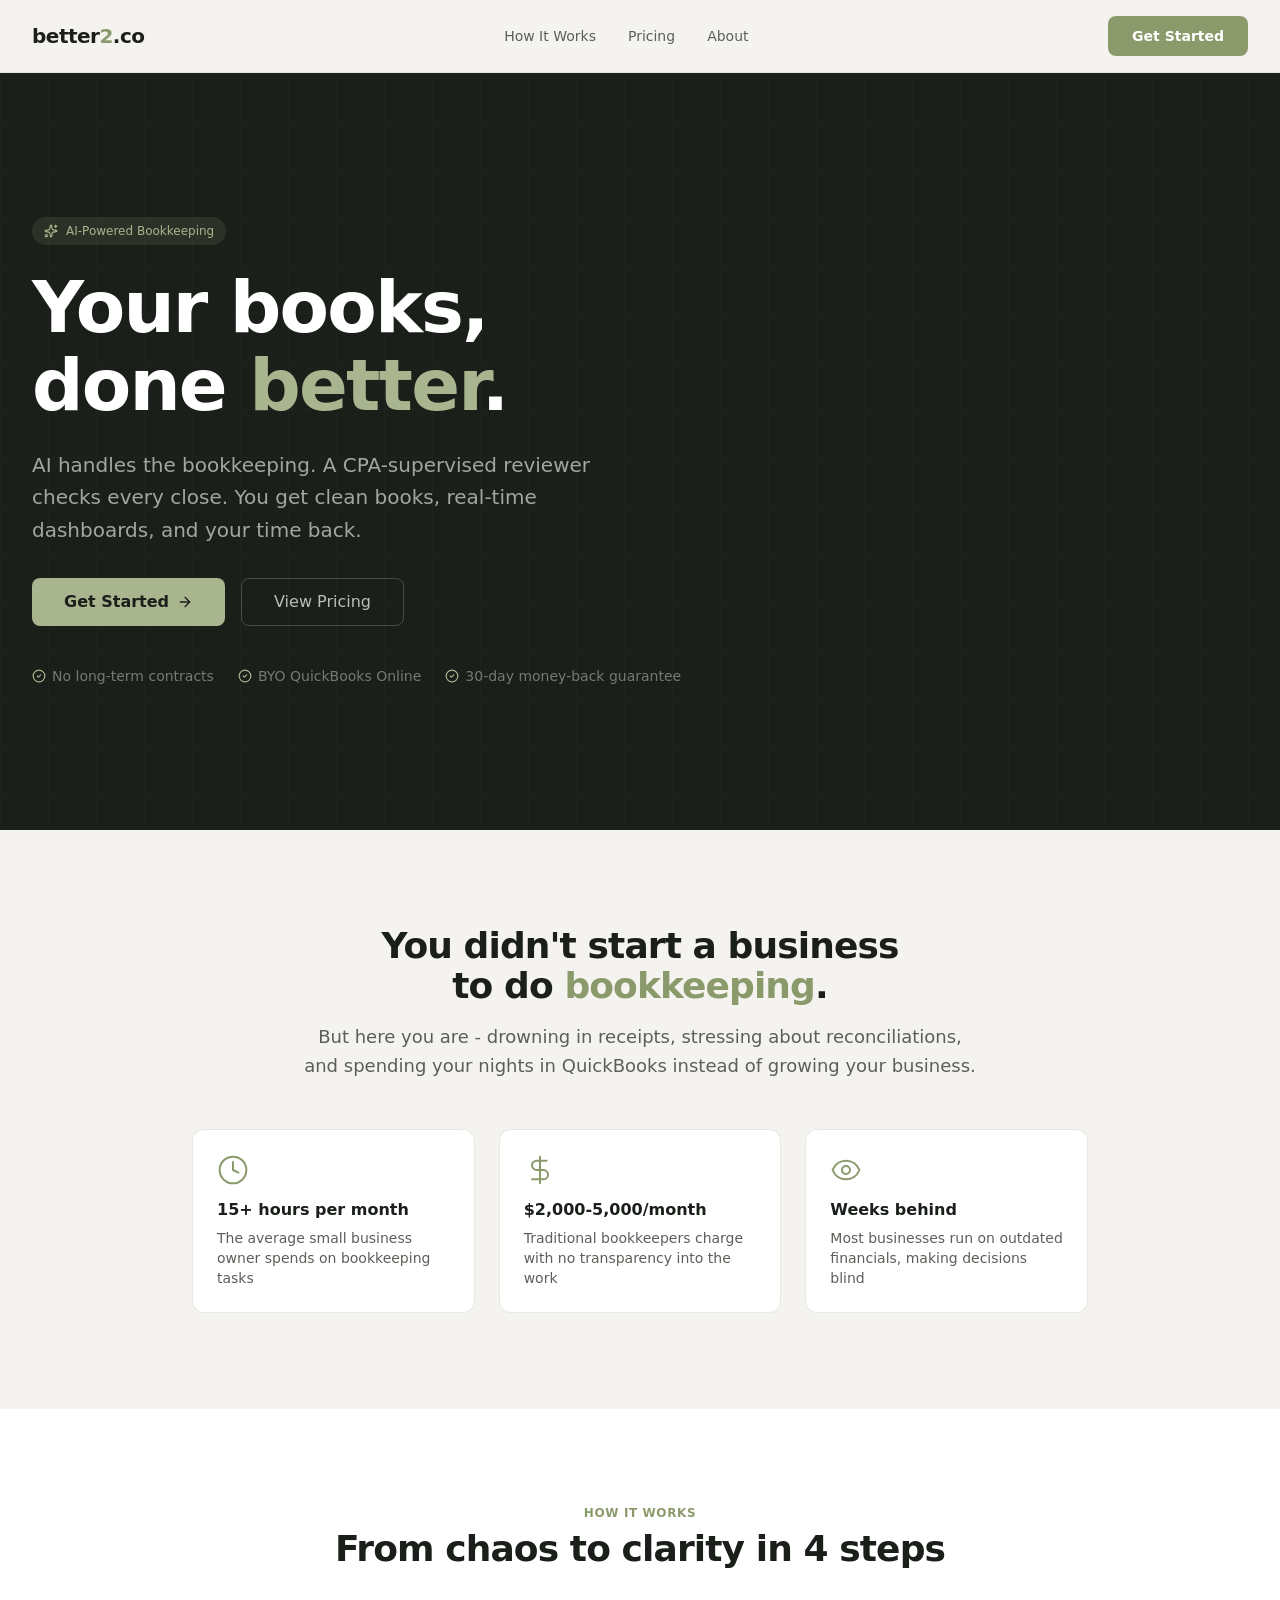
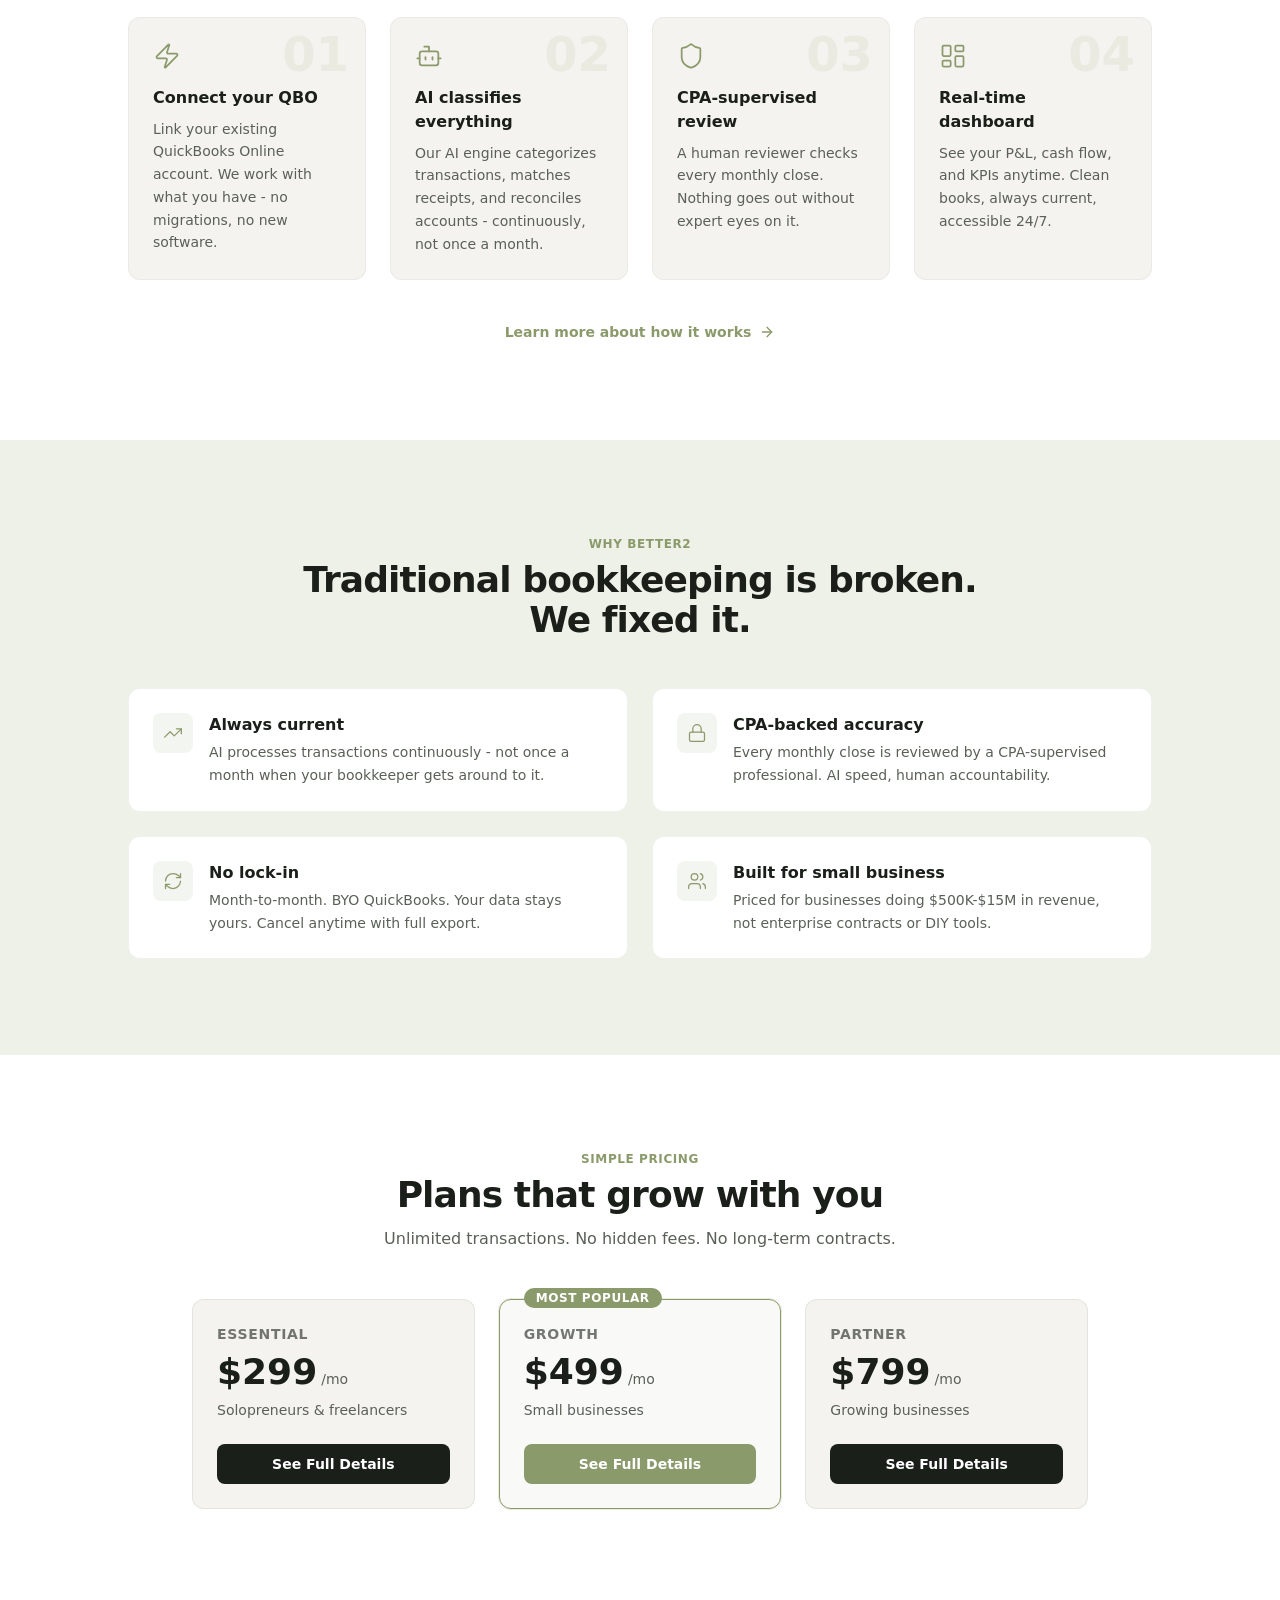
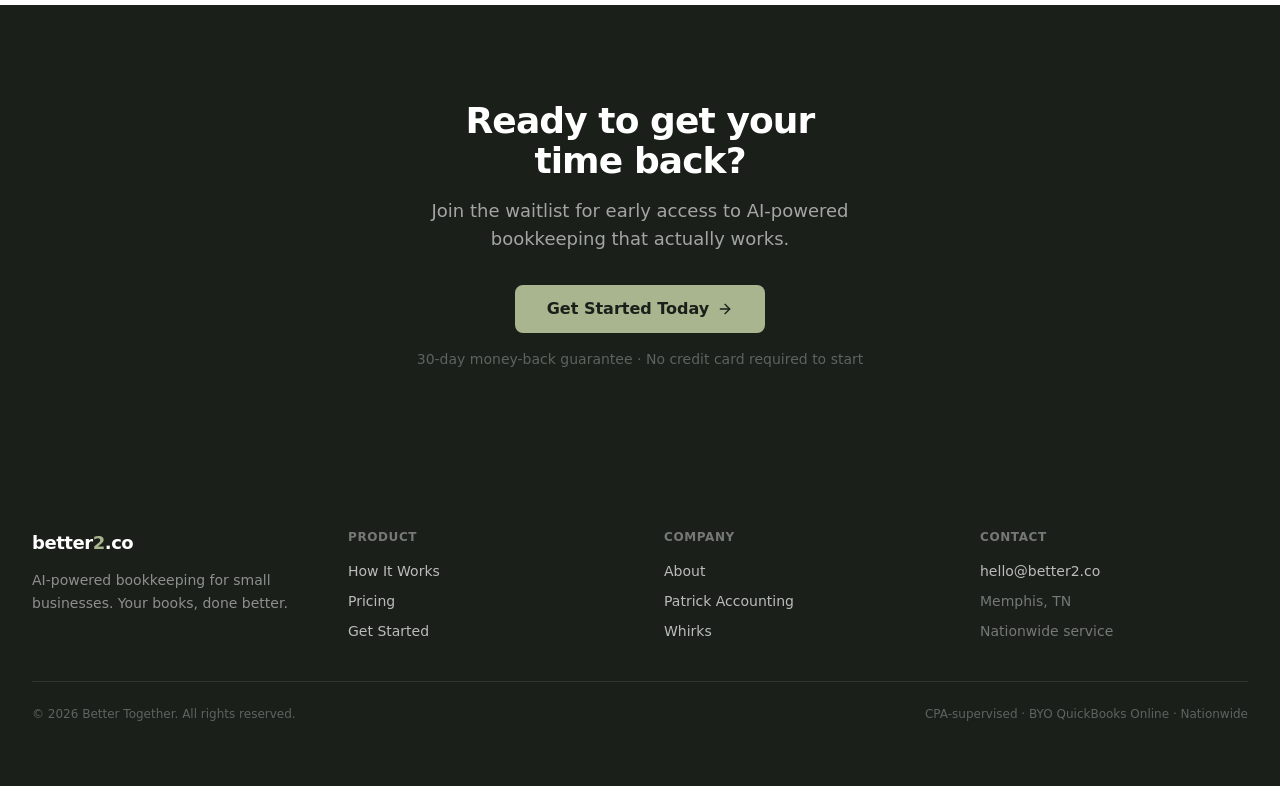
==== commit ec50d08b: "Fix: build with public access mode for GitHub Pages" ====
--- a/index.html
+++ b/index.html
@@ -5,7 +5,7 @@
     <link rel="icon" type="image/png" href="/favicon.png" />
     <meta name="viewport" content="width=device-width, initial-scale=1.0, maximum-scale=1" />
     <title>My App</title>
-    <script type="module" crossorigin src="/assets/index-BWrRzw60.js"></script>
+    <script type="module" crossorigin src="/assets/index-3iyoGVuV.js"></script>
     <link rel="stylesheet" crossorigin href="/assets/index-B6AmtJGB.css">
   </head>
   <body>
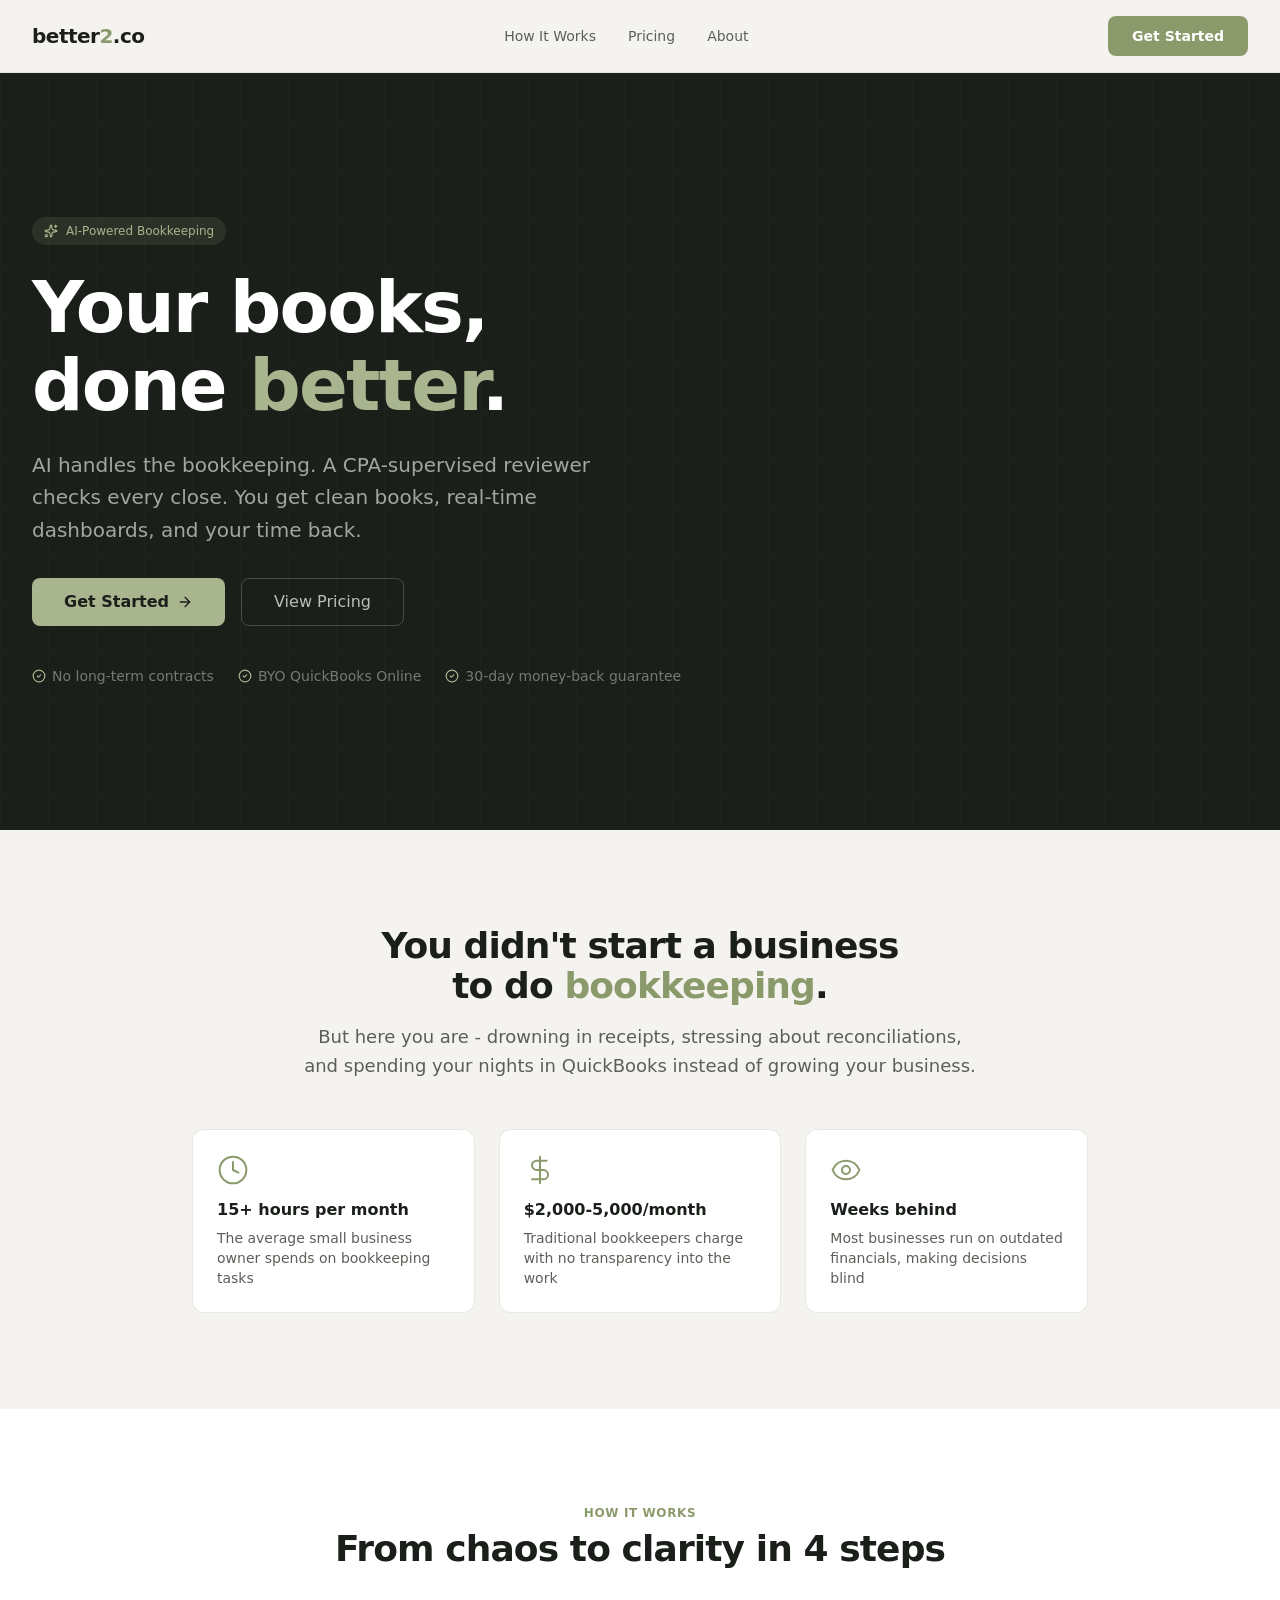
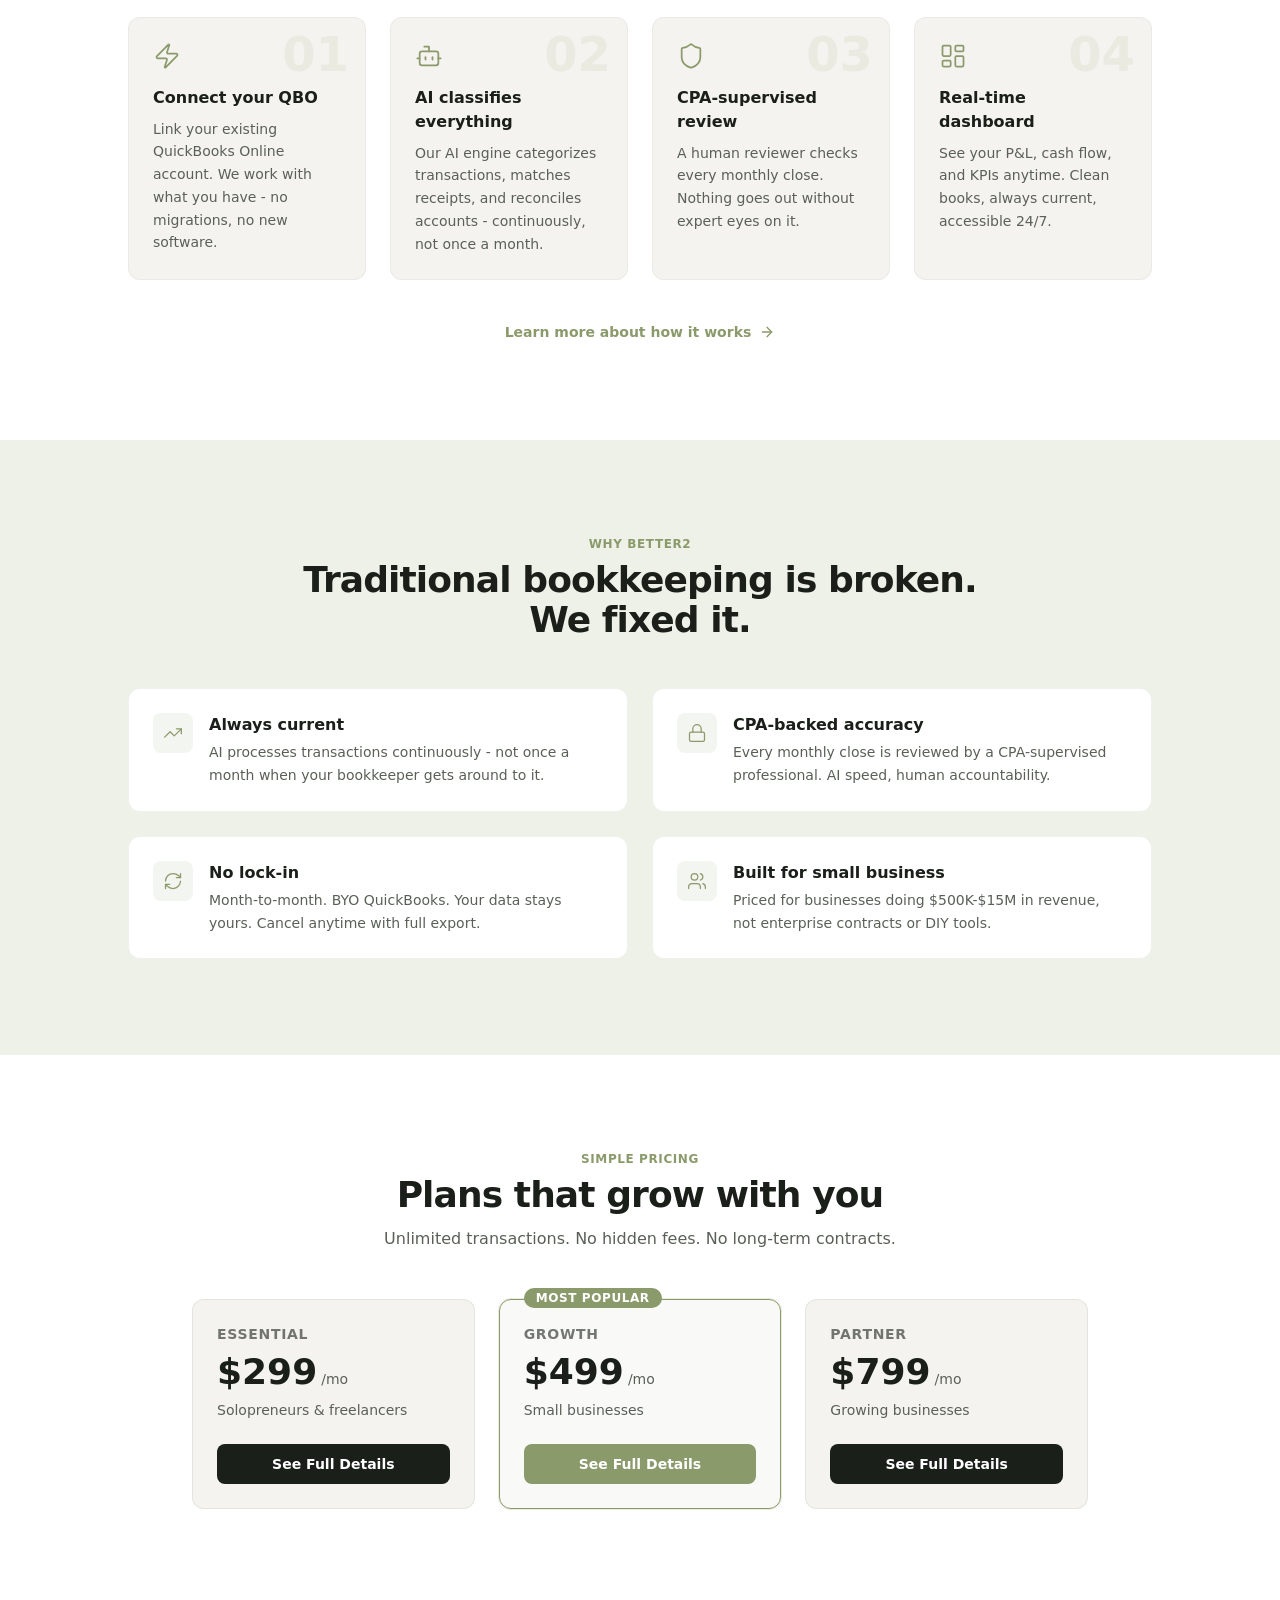
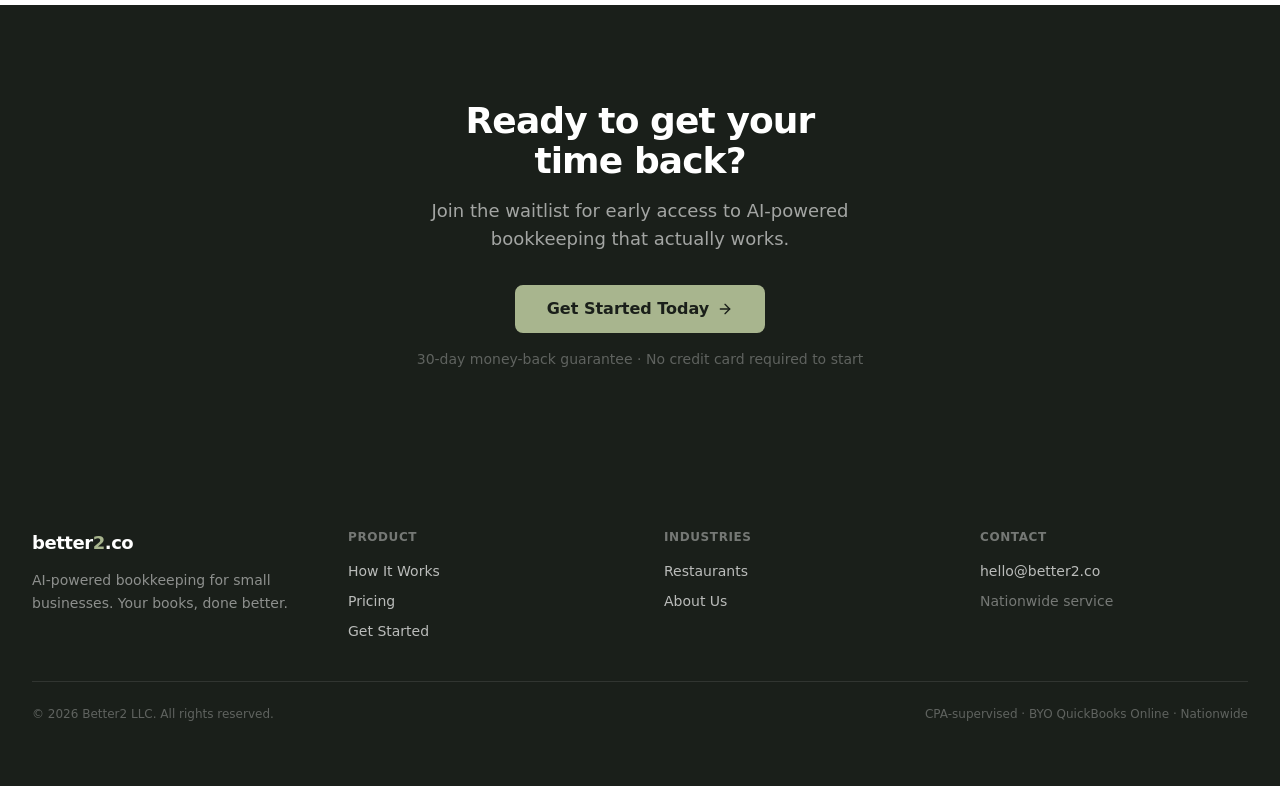
==== commit 57e990ac: "Remove all Patrick Accounting references" ====
--- a/index.html
+++ b/index.html
@@ -4,9 +4,10 @@
     <meta charset="UTF-8" />
     <link rel="icon" type="image/png" href="/favicon.png" />
     <meta name="viewport" content="width=device-width, initial-scale=1.0, maximum-scale=1" />
-    <title>My App</title>
-    <script type="module" crossorigin src="/assets/index-3iyoGVuV.js"></script>
-    <link rel="stylesheet" crossorigin href="/assets/index-B6AmtJGB.css">
+    <title>Better2 - AI-Powered Bookkeeping for Small Business</title>
+    <meta name="description" content="AI handles the bookkeeping. A CPA reviews every close. Clean books, real-time dashboards, starting at $299/month." />
+    <script type="module" crossorigin src="/assets/index-RMxOjCZk.js"></script>
+    <link rel="stylesheet" crossorigin href="/assets/index-B3M7uUKk.css">
   </head>
   <body>
     <div id="root"></div>
--- a/assets/index-B3M7uUKk.css
+++ b/assets/index-B3M7uUKk.css
@@ -0,0 +1 @@
+@layer properties{@supports (((-webkit-hyphens:none)) and (not (margin-trim:inline))) or ((-moz-orient:inline) and (not (color:rgb(from red r g b)))){*,:before,:after,::backdrop{--tw-translate-x:0;--tw-translate-y:0;--tw-translate-z:0;--tw-rotate-x:initial;--tw-rotate-y:initial;--tw-rotate-z:initial;--tw-skew-x:initial;--tw-skew-y:initial;--tw-space-y-reverse:0;--tw-border-style:solid;--tw-gradient-position:initial;--tw-gradient-from:#0000;--tw-gradient-via:#0000;--tw-gradient-to:#0000;--tw-gradient-stops:initial;--tw-gradient-via-stops:initial;--tw-gradient-from-position:0%;--tw-gradient-via-position:50%;--tw-gradient-to-position:100%;--tw-leading:initial;--tw-font-weight:initial;--tw-tracking:initial;--tw-ordinal:initial;--tw-slashed-zero:initial;--tw-numeric-figure:initial;--tw-numeric-spacing:initial;--tw-numeric-fraction:initial;--tw-shadow:0 0 #0000;--tw-shadow-color:initial;--tw-shadow-alpha:100%;--tw-inset-shadow:0 0 #0000;--tw-inset-shadow-color:initial;--tw-inset-shadow-alpha:100%;--tw-ring-color:initial;--tw-ring-shadow:0 0 #0000;--tw-inset-ring-color:initial;--tw-inset-ring-shadow:0 0 #0000;--tw-ring-inset:initial;--tw-ring-offset-width:0px;--tw-ring-offset-color:#fff;--tw-ring-offset-shadow:0 0 #0000;--tw-outline-style:solid;--tw-blur:initial;--tw-brightness:initial;--tw-contrast:initial;--tw-grayscale:initial;--tw-hue-rotate:initial;--tw-invert:initial;--tw-opacity:initial;--tw-saturate:initial;--tw-sepia:initial;--tw-drop-shadow:initial;--tw-drop-shadow-color:initial;--tw-drop-shadow-alpha:100%;--tw-drop-shadow-size:initial;--tw-backdrop-blur:initial;--tw-backdrop-brightness:initial;--tw-backdrop-contrast:initial;--tw-backdrop-grayscale:initial;--tw-backdrop-hue-rotate:initial;--tw-backdrop-invert:initial;--tw-backdrop-opacity:initial;--tw-backdrop-saturate:initial;--tw-backdrop-sepia:initial;--tw-duration:initial;--tw-ease:initial;--tw-content:"";--tw-space-x-reverse:0;--tw-animation-delay:0s;--tw-animation-direction:normal;--tw-animation-duration:initial;--tw-animation-fill-mode:none;--tw-animation-iteration-count:1;--tw-enter-blur:0;--tw-enter-opacity:1;--tw-enter-rotate:0;--tw-enter-scale:1;--tw-enter-translate-x:0;--tw-enter-translate-y:0;--tw-exit-blur:0;--tw-exit-opacity:1;--tw-exit-rotate:0;--tw-exit-scale:1;--tw-exit-translate-x:0;--tw-exit-translate-y:0}}}@layer theme{:root,:host{--font-sans:ui-sans-serif,system-ui,sans-serif,"Apple Color Emoji","Segoe UI Emoji","Segoe UI Symbol","Noto Color Emoji";--font-mono:ui-monospace,SFMono-Regular,Menlo,Monaco,Consolas,"Liberation Mono","Courier New",monospace;--color-orange-500:oklch(70.5% .213 47.604);--color-amber-500:oklch(76.9% .188 70.08);--color-lime-500:oklch(76.8% .233 130.85);--color-emerald-600:oklch(59.6% .145 163.225);--color-teal-500:oklch(70.4% .14 182.503);--color-cyan-500:oklch(71.5% .143 215.221);--color-rose-500:oklch(64.5% .246 16.439);--color-slate-900:oklch(20.8% .042 265.755);--color-black:#000;--color-white:#fff;--spacing:.25rem;--container-sm:24rem;--container-md:28rem;--container-lg:32rem;--container-xl:36rem;--container-2xl:42rem;--container-3xl:48rem;--container-4xl:56rem;--container-5xl:64rem;--text-xs:.75rem;--text-xs--line-height:calc(1/.75);--text-sm:.875rem;--text-sm--line-height:calc(1.25/.875);--text-base:1rem;--text-base--line-height: 1.5 ;--text-lg:1.125rem;--text-lg--line-height:calc(1.75/1.125);--text-xl:1.25rem;--text-xl--line-height:calc(1.75/1.25);--text-2xl:1.5rem;--text-2xl--line-height:calc(2/1.5);--text-3xl:1.875rem;--text-3xl--line-height: 1.2 ;--text-4xl:2.25rem;--text-4xl--line-height:calc(2.5/2.25);--text-5xl:3rem;--text-5xl--line-height:1;--text-6xl:3.75rem;--text-6xl--line-height:1;--text-7xl:4.5rem;--text-7xl--line-height:1;--font-weight-normal:400;--font-weight-medium:500;--font-weight-semibold:600;--font-weight-bold:700;--font-weight-extrabold:800;--tracking-tight:-.025em;--tracking-wide:.025em;--tracking-wider:.05em;--tracking-widest:.1em;--leading-tight:1.25;--leading-snug:1.375;--leading-normal:1.5;--leading-relaxed:1.625;--radius-xs:.125rem;--radius-2xl:1rem;--ease-in-out:cubic-bezier(.4,0,.2,1);--animate-spin:spin 1s linear infinite;--animate-pulse:pulse 2s cubic-bezier(.4,0,.6,1)infinite;--blur-sm:8px;--blur-md:12px;--blur-2xl:40px;--blur-3xl:64px;--aspect-video:16/9;--default-transition-duration:.15s;--default-transition-timing-function:cubic-bezier(.4,0,.2,1);--default-font-family:var(--font-sans);--default-mono-font-family:var(--font-mono);--color-border:var(--border);--font-heading:"Manrope",system-ui,sans-serif;--font-body:"Outfit",system-ui,sans-serif}}@layer base{*,:after,:before,::backdrop{box-sizing:border-box;border:0 solid;margin:0;padding:0}::file-selector-button{box-sizing:border-box;border:0 solid;margin:0;padding:0}html,:host{-webkit-text-size-adjust:100%;tab-size:4;line-height:1.5;font-family:var(--default-font-family,ui-sans-serif,system-ui,sans-serif,"Apple Color Emoji","Segoe UI Emoji","Segoe UI Symbol","Noto Color Emoji");font-feature-settings:var(--default-font-feature-settings,normal);font-variation-settings:var(--default-font-variation-settings,normal);-webkit-tap-highlight-color:transparent}hr{height:0;color:inherit;border-top-width:1px}abbr:where([title]){-webkit-text-decoration:underline dotted;text-decoration:underline dotted}h1,h2,h3,h4,h5,h6{font-size:inherit;font-weight:inherit}a{color:inherit;-webkit-text-decoration:inherit;text-decoration:inherit}b,strong{font-weight:bolder}code,kbd,samp,pre{font-family:var(--default-mono-font-family,ui-monospace,SFMono-Regular,Menlo,Monaco,Consolas,"Liberation Mono","Courier New",monospace);font-feature-settings:var(--default-mono-font-feature-settings,normal);font-variation-settings:var(--default-mono-font-variation-settings,normal);font-size:1em}small{font-size:80%}sub,sup{vertical-align:baseline;font-size:75%;line-height:0;position:relative}sub{bottom:-.25em}sup{top:-.5em}table{text-indent:0;border-color:inherit;border-collapse:collapse}:-moz-focusring{outline:auto}progress{vertical-align:baseline}summary{display:list-item}ol,ul,menu{list-style:none}img,svg,video,canvas,audio,iframe,embed,object{vertical-align:middle;display:block}img,video{max-width:100%;height:auto}button,input,select,optgroup,textarea{font:inherit;font-feature-settings:inherit;font-variation-settings:inherit;letter-spacing:inherit;color:inherit;opacity:1;background-color:#0000;border-radius:0}::file-selector-button{font:inherit;font-feature-settings:inherit;font-variation-settings:inherit;letter-spacing:inherit;color:inherit;opacity:1;background-color:#0000;border-radius:0}:where(select:is([multiple],[size])) optgroup{font-weight:bolder}:where(select:is([multiple],[size])) optgroup option{padding-inline-start:20px}::file-selector-button{margin-inline-end:4px}::placeholder{opacity:1}@supports (not ((-webkit-appearance:-apple-pay-button))) or (contain-intrinsic-size:1px){::placeholder{color:currentColor}@supports (color:color-mix(in lab,red,red)){::placeholder{color:color-mix(in oklab,currentcolor 50%,transparent)}}}textarea{resize:vertical}::-webkit-search-decoration{-webkit-appearance:none}::-webkit-date-and-time-value{min-height:1lh;text-align:inherit}::-webkit-datetime-edit{display:inline-flex}::-webkit-datetime-edit-fields-wrapper{padding:0}::-webkit-datetime-edit{padding-block:0}::-webkit-datetime-edit-year-field{padding-block:0}::-webkit-datetime-edit-month-field{padding-block:0}::-webkit-datetime-edit-day-field{padding-block:0}::-webkit-datetime-edit-hour-field{padding-block:0}::-webkit-datetime-edit-minute-field{padding-block:0}::-webkit-datetime-edit-second-field{padding-block:0}::-webkit-datetime-edit-millisecond-field{padding-block:0}::-webkit-datetime-edit-meridiem-field{padding-block:0}::-webkit-calendar-picker-indicator{line-height:1}:-moz-ui-invalid{box-shadow:none}button,input:where([type=button],[type=reset],[type=submit]){appearance:button}::file-selector-button{appearance:button}::-webkit-inner-spin-button{height:auto}::-webkit-outer-spin-button{height:auto}[hidden]:where(:not([hidden=until-found])){display:none!important}*{border-color:var(--border);outline-color:var(--ring)}@supports (color:color-mix(in lab,red,red)){*{outline-color:color-mix(in oklab,var(--ring)50%,transparent)}}body{background-color:var(--background);color:var(--foreground);font-family:var(--font-body)}h1,h2,h3,h4,h5,h6{font-family:var(--font-heading)}button:not(:disabled),[role=button]:not([aria-disabled=true]),[type=button]:not(:disabled),[type=submit]:not(:disabled),[type=reset]:not(:disabled),a[href],select:not(:disabled),input[type=checkbox]:not(:disabled),input[type=radio]:not(:disabled){cursor:pointer}}@layer components{.container{width:100%;margin-left:auto;margin-right:auto;padding-left:1rem;padding-right:1rem}.flex{min-width:0;min-height:0}@media(min-width:640px){.container{padding-left:1.5rem;padding-right:1.5rem}}@media(min-width:1024px){.container{max-width:1280px;padding-left:2rem;padding-right:2rem}}}@layer utilities{.\@container\/card-header{container:card-header/inline-size}.\@container\/field-group{container:field-group/inline-size}.pointer-events-none{pointer-events:none}.invisible{visibility:hidden}.visible{visibility:visible}.sr-only{clip-path:inset(50%);white-space:nowrap;border-width:0;width:1px;height:1px;margin:-1px;padding:0;position:absolute;overflow:hidden}.absolute{position:absolute}.fixed{position:fixed}.relative{position:relative}.static{position:static}.sticky{position:sticky}.inset-0{inset:calc(var(--spacing)*0)}.inset-x-0{inset-inline:calc(var(--spacing)*0)}.inset-y-0{inset-block:calc(var(--spacing)*0)}.-top-3{top:calc(var(--spacing)*-3)}.-top-12{top:calc(var(--spacing)*-12)}.top-0{top:calc(var(--spacing)*0)}.top-1\.5{top:calc(var(--spacing)*1.5)}.top-1\/2{top:50%}.top-3{top:calc(var(--spacing)*3)}.top-3\.5{top:calc(var(--spacing)*3.5)}.top-4{top:calc(var(--spacing)*4)}.top-8{top:calc(var(--spacing)*8)}.top-14{top:calc(var(--spacing)*14)}.top-\[1px\]{top:1px}.top-\[50\%\]{top:50%}.top-\[60\%\]{top:60%}.top-full{top:100%}.-right-12{right:calc(var(--spacing)*-12)}.right-0{right:calc(var(--spacing)*0)}.right-1{right:calc(var(--spacing)*1)}.right-1\/4{right:25%}.right-2{right:calc(var(--spacing)*2)}.right-3{right:calc(var(--spacing)*3)}.right-4{right:calc(var(--spacing)*4)}.-bottom-12{bottom:calc(var(--spacing)*-12)}.bottom-0{bottom:calc(var(--spacing)*0)}.-left-12{left:calc(var(--spacing)*-12)}.left-0{left:calc(var(--spacing)*0)}.left-1\/2{left:50%}.left-1\/4{left:25%}.left-2{left:calc(var(--spacing)*2)}.left-5{left:calc(var(--spacing)*5)}.left-6{left:calc(var(--spacing)*6)}.left-7{left:calc(var(--spacing)*7)}.left-\[50\%\]{left:50%}.isolate{isolation:isolate}.-z-10{z-index:-10}.z-10{z-index:10}.z-20{z-index:20}.z-50{z-index:50}.z-\[1\]{z-index:1}.order-first{order:-9999}.order-last{order:9999}.col-start-2{grid-column-start:2}.row-span-2{grid-row:span 2/span 2}.row-start-1{grid-row-start:1}.container{width:100%}@media(min-width:40rem){.container{max-width:40rem}}@media(min-width:48rem){.container{max-width:48rem}}@media(min-width:64rem){.container{max-width:64rem}}@media(min-width:80rem){.container{max-width:80rem}}@media(min-width:96rem){.container{max-width:96rem}}.\!m-0{margin:calc(var(--spacing)*0)!important}.-mx-1{margin-inline:calc(var(--spacing)*-1)}.mx-2{margin-inline:calc(var(--spacing)*2)}.mx-3\.5{margin-inline:calc(var(--spacing)*3.5)}.mx-auto{margin-inline:auto}.-my-2{margin-block:calc(var(--spacing)*-2)}.my-0{margin-block:calc(var(--spacing)*0)}.my-0\.5{margin-block:calc(var(--spacing)*.5)}.my-1{margin-block:calc(var(--spacing)*1)}.-mt-4{margin-top:calc(var(--spacing)*-4)}.-mt-10{margin-top:calc(var(--spacing)*-10)}.mt-0\.5{margin-top:calc(var(--spacing)*.5)}.mt-1{margin-top:calc(var(--spacing)*1)}.mt-1\.5{margin-top:calc(var(--spacing)*1.5)}.mt-2{margin-top:calc(var(--spacing)*2)}.mt-3{margin-top:calc(var(--spacing)*3)}.mt-4{margin-top:calc(var(--spacing)*4)}.mt-5{margin-top:calc(var(--spacing)*5)}.mt-6{margin-top:calc(var(--spacing)*6)}.mt-8{margin-top:calc(var(--spacing)*8)}.mt-10{margin-top:calc(var(--spacing)*10)}.mt-12{margin-top:calc(var(--spacing)*12)}.mt-auto{margin-top:auto}.-mr-4{margin-right:calc(var(--spacing)*-4)}.-mb-8{margin-bottom:calc(var(--spacing)*-8)}.mb-1{margin-bottom:calc(var(--spacing)*1)}.mb-1\.5{margin-bottom:calc(var(--spacing)*1.5)}.mb-2{margin-bottom:calc(var(--spacing)*2)}.mb-3{margin-bottom:calc(var(--spacing)*3)}.mb-4{margin-bottom:calc(var(--spacing)*4)}.mb-5{margin-bottom:calc(var(--spacing)*5)}.mb-6{margin-bottom:calc(var(--spacing)*6)}.mb-8{margin-bottom:calc(var(--spacing)*8)}.mb-10{margin-bottom:calc(var(--spacing)*10)}.mb-12{margin-bottom:calc(var(--spacing)*12)}.mb-16{margin-bottom:calc(var(--spacing)*16)}.-ml-4{margin-left:calc(var(--spacing)*-4)}.-ml-8{margin-left:calc(var(--spacing)*-8)}.ml-1{margin-left:calc(var(--spacing)*1)}.ml-4{margin-left:calc(var(--spacing)*4)}.ml-auto{margin-left:auto}.line-clamp-1{-webkit-line-clamp:1;-webkit-box-orient:vertical;display:-webkit-box;overflow:hidden}.line-clamp-2{-webkit-line-clamp:2;-webkit-box-orient:vertical;display:-webkit-box;overflow:hidden}.block{display:block}.flex{display:flex}.grid{display:grid}.hidden{display:none}.inline-flex{display:inline-flex}.table{display:table}.table-caption{display:table-caption}.table-cell{display:table-cell}.table-row{display:table-row}.aspect-square{aspect-ratio:1}.aspect-video{aspect-ratio:var(--aspect-video)}.size-\(--cell-size\){width:var(--cell-size);height:var(--cell-size)}.size-2{width:calc(var(--spacing)*2);height:calc(var(--spacing)*2)}.size-2\.5{width:calc(var(--spacing)*2.5);height:calc(var(--spacing)*2.5)}.size-3{width:calc(var(--spacing)*3);height:calc(var(--spacing)*3)}.size-3\.5{width:calc(var(--spacing)*3.5);height:calc(var(--spacing)*3.5)}.size-4{width:calc(var(--spacing)*4);height:calc(var(--spacing)*4)}.size-5{width:calc(var(--spacing)*5);height:calc(var(--spacing)*5)}.size-6{width:calc(var(--spacing)*6);height:calc(var(--spacing)*6)}.size-7{width:calc(var(--spacing)*7);height:calc(var(--spacing)*7)}.size-8{width:calc(var(--spacing)*8);height:calc(var(--spacing)*8)}.size-9{width:calc(var(--spacing)*9);height:calc(var(--spacing)*9)}.size-10{width:calc(var(--spacing)*10);height:calc(var(--spacing)*10)}.size-11{width:calc(var(--spacing)*11);height:calc(var(--spacing)*11)}.size-12{width:calc(var(--spacing)*12);height:calc(var(--spacing)*12)}.size-14{width:calc(var(--spacing)*14);height:calc(var(--spacing)*14)}.size-16{width:calc(var(--spacing)*16);height:calc(var(--spacing)*16)}.size-24{width:calc(var(--spacing)*24);height:calc(var(--spacing)*24)}.size-32{width:calc(var(--spacing)*32);height:calc(var(--spacing)*32)}.size-96{width:calc(var(--spacing)*96);height:calc(var(--spacing)*96)}.size-auto{width:auto;height:auto}.size-full{width:100%;height:100%}.h-\(--cell-size\){height:var(--cell-size)}.h-1\.5{height:calc(var(--spacing)*1.5)}.h-2{height:calc(var(--spacing)*2)}.h-2\.5{height:calc(var(--spacing)*2.5)}.h-3{height:calc(var(--spacing)*3)}.h-3\.5{height:calc(var(--spacing)*3.5)}.h-4{height:calc(var(--spacing)*4)}.h-5{height:calc(var(--spacing)*5)}.h-6{height:calc(var(--spacing)*6)}.h-7{height:calc(var(--spacing)*7)}.h-8{height:calc(var(--spacing)*8)}.h-9{height:calc(var(--spacing)*9)}.h-10{height:calc(var(--spacing)*10)}.h-11{height:calc(var(--spacing)*11)}.h-12{height:calc(var(--spacing)*12)}.h-14{height:calc(var(--spacing)*14)}.h-16{height:calc(var(--spacing)*16)}.h-20{height:calc(var(--spacing)*20)}.h-32{height:calc(var(--spacing)*32)}.h-\[1px\]{height:1px}.h-\[var\(--radix-navigation-menu-viewport-height\)\]{height:var(--radix-navigation-menu-viewport-height)}.h-\[var\(--radix-select-trigger-height\)\]{height:var(--radix-select-trigger-height)}.h-auto{height:auto}.h-full{height:100%}.h-px{height:1px}.h-svh{height:100svh}.max-h-\(--radix-context-menu-content-available-height\){max-height:var(--radix-context-menu-content-available-height)}.max-h-\(--radix-dropdown-menu-content-available-height\){max-height:var(--radix-dropdown-menu-content-available-height)}.max-h-\(--radix-select-content-available-height\){max-height:var(--radix-select-content-available-height)}.max-h-\[300px\]{max-height:300px}.min-h-0{min-height:calc(var(--spacing)*0)}.min-h-4{min-height:calc(var(--spacing)*4)}.min-h-\[80px\]{min-height:80px}.min-h-screen{min-height:100vh}.min-h-svh{min-height:100svh}.w-\(--cell-size\){width:var(--cell-size)}.w-0{width:calc(var(--spacing)*0)}.w-1{width:calc(var(--spacing)*1)}.w-2{width:calc(var(--spacing)*2)}.w-2\.5{width:calc(var(--spacing)*2.5)}.w-3{width:calc(var(--spacing)*3)}.w-3\/4{width:75%}.w-4{width:calc(var(--spacing)*4)}.w-5{width:calc(var(--spacing)*5)}.w-7{width:calc(var(--spacing)*7)}.w-9{width:calc(var(--spacing)*9)}.w-10{width:calc(var(--spacing)*10)}.w-11{width:calc(var(--spacing)*11)}.w-12{width:calc(var(--spacing)*12)}.w-16{width:calc(var(--spacing)*16)}.w-24{width:calc(var(--spacing)*24)}.w-32{width:calc(var(--spacing)*32)}.w-48{width:calc(var(--spacing)*48)}.w-64{width:calc(var(--spacing)*64)}.w-72{width:calc(var(--spacing)*72)}.w-\[--radix-dropdown-menu-trigger-width\]{width:--radix-dropdown-menu-trigger-width}.w-\[1px\]{width:1px}.w-\[100px\]{width:100px}.w-auto{width:auto}.w-fit{width:fit-content}.w-full{width:100%}.w-max{width:max-content}.w-px{width:1px}.max-w-2xl{max-width:var(--container-2xl)}.max-w-3xl{max-width:var(--container-3xl)}.max-w-4xl{max-width:var(--container-4xl)}.max-w-5xl{max-width:var(--container-5xl)}.max-w-\[--skeleton-width\]{max-width:--skeleton-width}.max-w-\[calc\(100\%-2rem\)\]{max-width:calc(100% - 2rem)}.max-w-lg{max-width:var(--container-lg)}.max-w-max{max-width:max-content}.max-w-md{max-width:var(--container-md)}.max-w-sm{max-width:var(--container-sm)}.max-w-xl{max-width:var(--container-xl)}.min-w-\(--cell-size\){min-width:var(--cell-size)}.min-w-0{min-width:calc(var(--spacing)*0)}.min-w-5{min-width:calc(var(--spacing)*5)}.min-w-8{min-width:calc(var(--spacing)*8)}.min-w-9{min-width:calc(var(--spacing)*9)}.min-w-10{min-width:calc(var(--spacing)*10)}.min-w-\[8rem\]{min-width:8rem}.min-w-\[12rem\]{min-width:12rem}.min-w-\[var\(--radix-select-trigger-width\)\]{min-width:var(--radix-select-trigger-width)}.flex-1{flex:1}.flex-shrink-0,.shrink-0{flex-shrink:0}.grow{flex-grow:1}.grow-0{flex-grow:0}.basis-full{flex-basis:100%}.caption-bottom{caption-side:bottom}.border-collapse{border-collapse:collapse}.origin-\(--radix-context-menu-content-transform-origin\){transform-origin:var(--radix-context-menu-content-transform-origin)}.origin-\(--radix-dropdown-menu-content-transform-origin\){transform-origin:var(--radix-dropdown-menu-content-transform-origin)}.origin-\(--radix-hover-card-content-transform-origin\){transform-origin:var(--radix-hover-card-content-transform-origin)}.origin-\(--radix-menubar-content-transform-origin\){transform-origin:var(--radix-menubar-content-transform-origin)}.origin-\(--radix-popover-content-transform-origin\){transform-origin:var(--radix-popover-content-transform-origin)}.origin-\(--radix-select-content-transform-origin\){transform-origin:var(--radix-select-content-transform-origin)}.origin-\[--radix-tooltip-content-transform-origin\]{transform-origin:--radix-tooltip-content-transform-origin}.-translate-x-1\/2{--tw-translate-x: -50% ;translate:var(--tw-translate-x)var(--tw-translate-y)}.-translate-x-px{--tw-translate-x:-1px;translate:var(--tw-translate-x)var(--tw-translate-y)}.translate-x-\[-50\%\]{--tw-translate-x:-50%;translate:var(--tw-translate-x)var(--tw-translate-y)}.translate-x-px{--tw-translate-x:1px;translate:var(--tw-translate-x)var(--tw-translate-y)}.-translate-y-1\/2{--tw-translate-y: -50% ;translate:var(--tw-translate-x)var(--tw-translate-y)}.translate-y-0\.5{--tw-translate-y:calc(var(--spacing)*.5);translate:var(--tw-translate-x)var(--tw-translate-y)}.translate-y-\[-50\%\]{--tw-translate-y:-50%;translate:var(--tw-translate-x)var(--tw-translate-y)}.rotate-45{rotate:45deg}.rotate-90{rotate:90deg}.transform{transform:var(--tw-rotate-x,)var(--tw-rotate-y,)var(--tw-rotate-z,)var(--tw-skew-x,)var(--tw-skew-y,)}.animate-caret-blink{animation:1.25s ease-out infinite caret-blink}.animate-in{animation:enter var(--tw-animation-duration,var(--tw-duration,.15s))var(--tw-ease,ease)var(--tw-animation-delay,0s)var(--tw-animation-iteration-count,1)var(--tw-animation-direction,normal)var(--tw-animation-fill-mode,none)}.animate-pulse{animation:var(--animate-pulse)}.animate-spin{animation:var(--animate-spin)}.cursor-default{cursor:default}.cursor-pointer{cursor:pointer}.cursor-text{cursor:text}.touch-none{touch-action:none}.scroll-my-1{scroll-margin-block:calc(var(--spacing)*1)}.scroll-py-1{scroll-padding-block:calc(var(--spacing)*1)}.list-disc{list-style-type:disc}.list-none{list-style-type:none}.auto-rows-min{grid-auto-rows:min-content}.grid-cols-1{grid-template-columns:repeat(1,minmax(0,1fr))}.grid-cols-3{grid-template-columns:repeat(3,minmax(0,1fr))}.grid-cols-\[0_1fr\]{grid-template-columns:0 1fr}.grid-rows-\[auto_auto\]{grid-template-rows:auto auto}.flex-col{flex-direction:column}.flex-col-reverse{flex-direction:column-reverse}.flex-row{flex-direction:row}.flex-wrap{flex-wrap:wrap}.place-items-center{place-items:center}.items-baseline{align-items:baseline}.items-center{align-items:center}.items-end{align-items:flex-end}.items-start{align-items:flex-start}.items-stretch{align-items:stretch}.justify-between{justify-content:space-between}.justify-center{justify-content:center}.justify-start{justify-content:flex-start}.justify-items-start{justify-items:start}.gap-0\.5{gap:calc(var(--spacing)*.5)}.gap-1{gap:calc(var(--spacing)*1)}.gap-1\.5{gap:calc(var(--spacing)*1.5)}.gap-2{gap:calc(var(--spacing)*2)}.gap-2\.5{gap:calc(var(--spacing)*2.5)}.gap-3{gap:calc(var(--spacing)*3)}.gap-4{gap:calc(var(--spacing)*4)}.gap-6{gap:calc(var(--spacing)*6)}.gap-7{gap:calc(var(--spacing)*7)}.gap-8{gap:calc(var(--spacing)*8)}.gap-12{gap:calc(var(--spacing)*12)}:where(.space-y-0>:not(:last-child)){--tw-space-y-reverse:0;margin-block-start:calc(calc(var(--spacing)*0)*var(--tw-space-y-reverse));margin-block-end:calc(calc(var(--spacing)*0)*calc(1 - var(--tw-space-y-reverse)))}:where(.space-y-1>:not(:last-child)){--tw-space-y-reverse:0;margin-block-start:calc(calc(var(--spacing)*1)*var(--tw-space-y-reverse));margin-block-end:calc(calc(var(--spacing)*1)*calc(1 - var(--tw-space-y-reverse)))}:where(.space-y-1\.5>:not(:last-child)){--tw-space-y-reverse:0;margin-block-start:calc(calc(var(--spacing)*1.5)*var(--tw-space-y-reverse));margin-block-end:calc(calc(var(--spacing)*1.5)*calc(1 - var(--tw-space-y-reverse)))}:where(.space-y-2>:not(:last-child)){--tw-space-y-reverse:0;margin-block-start:calc(calc(var(--spacing)*2)*var(--tw-space-y-reverse));margin-block-end:calc(calc(var(--spacing)*2)*calc(1 - var(--tw-space-y-reverse)))}:where(.space-y-2\.5>:not(:last-child)){--tw-space-y-reverse:0;margin-block-start:calc(calc(var(--spacing)*2.5)*var(--tw-space-y-reverse));margin-block-end:calc(calc(var(--spacing)*2.5)*calc(1 - var(--tw-space-y-reverse)))}:where(.space-y-4>:not(:last-child)){--tw-space-y-reverse:0;margin-block-start:calc(calc(var(--spacing)*4)*var(--tw-space-y-reverse));margin-block-end:calc(calc(var(--spacing)*4)*calc(1 - var(--tw-space-y-reverse)))}:where(.space-y-6>:not(:last-child)){--tw-space-y-reverse:0;margin-block-start:calc(calc(var(--spacing)*6)*var(--tw-space-y-reverse));margin-block-end:calc(calc(var(--spacing)*6)*calc(1 - var(--tw-space-y-reverse)))}:where(.space-y-8>:not(:last-child)){--tw-space-y-reverse:0;margin-block-start:calc(calc(var(--spacing)*8)*var(--tw-space-y-reverse));margin-block-end:calc(calc(var(--spacing)*8)*calc(1 - var(--tw-space-y-reverse)))}:where(.space-y-12>:not(:last-child)){--tw-space-y-reverse:0;margin-block-start:calc(calc(var(--spacing)*12)*var(--tw-space-y-reverse));margin-block-end:calc(calc(var(--spacing)*12)*calc(1 - var(--tw-space-y-reverse)))}.gap-x-6{column-gap:calc(var(--spacing)*6)}.gap-y-0\.5{row-gap:calc(var(--spacing)*.5)}.gap-y-2{row-gap:calc(var(--spacing)*2)}.self-start{align-self:flex-start}.self-stretch{align-self:stretch}.justify-self-end{justify-self:flex-end}.truncate{text-overflow:ellipsis;white-space:nowrap;overflow:hidden}.overflow-auto{overflow:auto}.overflow-hidden{overflow:hidden}.overflow-x-auto{overflow-x:auto}.overflow-x-hidden{overflow-x:hidden}.overflow-y-auto{overflow-y:auto}.rounded{border-radius:.25rem}.rounded-2xl{border-radius:var(--radius-2xl)}.rounded-\[2px\]{border-radius:2px}.rounded-\[calc\(var\(--radius\)-5px\)\]{border-radius:calc(var(--radius) - 5px)}.rounded-\[inherit\]{border-radius:inherit}.rounded-full{border-radius:3.40282e38px}.rounded-lg{border-radius:var(--radius)}.rounded-md{border-radius:calc(var(--radius) - 2px)}.rounded-none{border-radius:0}.rounded-sm{border-radius:calc(var(--radius) - 4px)}.rounded-xl{border-radius:calc(var(--radius) + 4px)}.rounded-xs{border-radius:var(--radius-xs)}.rounded-l-md{border-top-left-radius:calc(var(--radius) - 2px);border-bottom-left-radius:calc(var(--radius) - 2px)}.rounded-tl-sm{border-top-left-radius:calc(var(--radius) - 4px)}.rounded-r-md{border-top-right-radius:calc(var(--radius) - 2px);border-bottom-right-radius:calc(var(--radius) - 2px)}.border{border-style:var(--tw-border-style);border-width:1px}.border-0{border-style:var(--tw-border-style);border-width:0}.border-2{border-style:var(--tw-border-style);border-width:2px}.border-4{border-style:var(--tw-border-style);border-width:4px}.border-\[1\.5px\]{border-style:var(--tw-border-style);border-width:1.5px}.border-y{border-block-style:var(--tw-border-style);border-block-width:1px}.border-t{border-top-style:var(--tw-border-style);border-top-width:1px}.border-r{border-right-style:var(--tw-border-style);border-right-width:1px}.border-b{border-bottom-style:var(--tw-border-style);border-bottom-width:1px}.border-l{border-left-style:var(--tw-border-style);border-left-width:1px}.border-dashed{--tw-border-style:dashed;border-style:dashed}.border-\(--color-border\){border-color:var(--color-border)}.border-background{border-color:var(--background)}.border-border,.border-border\/30{border-color:var(--border)}@supports (color:color-mix(in lab,red,red)){.border-border\/30{border-color:color-mix(in oklab,var(--border)30%,transparent)}}.border-border\/40{border-color:var(--border)}@supports (color:color-mix(in lab,red,red)){.border-border\/40{border-color:color-mix(in oklab,var(--border)40%,transparent)}}.border-border\/50{border-color:var(--border)}@supports (color:color-mix(in lab,red,red)){.border-border\/50{border-color:color-mix(in oklab,var(--border)50%,transparent)}}.border-border\/60{border-color:var(--border)}@supports (color:color-mix(in lab,red,red)){.border-border\/60{border-color:color-mix(in oklab,var(--border)60%,transparent)}}.border-destructive\/20{border-color:var(--destructive)}@supports (color:color-mix(in lab,red,red)){.border-destructive\/20{border-color:color-mix(in oklab,var(--destructive)20%,transparent)}}.border-destructive\/50{border-color:var(--destructive)}@supports (color:color-mix(in lab,red,red)){.border-destructive\/50{border-color:color-mix(in oklab,var(--destructive)50%,transparent)}}.border-info\/50{border-color:var(--info)}@supports (color:color-mix(in lab,red,red)){.border-info\/50{border-color:color-mix(in oklab,var(--info)50%,transparent)}}.border-input{border-color:var(--input)}.border-primary{border-color:var(--primary)}.border-sage{border-color:#8b9a6b}.border-sidebar-border{border-color:var(--sidebar-border)}.border-success\/50{border-color:var(--success)}@supports (color:color-mix(in lab,red,red)){.border-success\/50{border-color:color-mix(in oklab,var(--success)50%,transparent)}}.border-transparent{border-color:#0000}.border-warning\/30{border-color:var(--warning)}@supports (color:color-mix(in lab,red,red)){.border-warning\/30{border-color:color-mix(in oklab,var(--warning)30%,transparent)}}.border-warning\/50{border-color:var(--warning)}@supports (color:color-mix(in lab,red,red)){.border-warning\/50{border-color:color-mix(in oklab,var(--warning)50%,transparent)}}.border-white\/10{border-color:#ffffff1a}@supports (color:color-mix(in lab,red,red)){.border-white\/10{border-color:color-mix(in oklab,var(--color-white)10%,transparent)}}.border-white\/20{border-color:#fff3}@supports (color:color-mix(in lab,red,red)){.border-white\/20{border-color:color-mix(in oklab,var(--color-white)20%,transparent)}}.border-t-transparent{border-top-color:#0000}.border-l-transparent{border-left-color:#0000}.bg-\(--color-bg\){background-color:var(--color-bg)}.bg-accent{background-color:var(--accent)}.bg-background,.bg-background\/80{background-color:var(--background)}@supports (color:color-mix(in lab,red,red)){.bg-background\/80{background-color:color-mix(in oklab,var(--background)80%,transparent)}}.bg-black\/50{background-color:#00000080}@supports (color:color-mix(in lab,red,red)){.bg-black\/50{background-color:color-mix(in oklab,var(--color-black)50%,transparent)}}.bg-black\/80{background-color:#000c}@supports (color:color-mix(in lab,red,red)){.bg-black\/80{background-color:color-mix(in oklab,var(--color-black)80%,transparent)}}.bg-border{background-color:var(--border)}.bg-card{background-color:var(--card)}.bg-chart-1,.bg-chart-1\/10{background-color:var(--chart-1)}@supports (color:color-mix(in lab,red,red)){.bg-chart-1\/10{background-color:color-mix(in oklab,var(--chart-1)10%,transparent)}}.bg-chart-2,.bg-chart-2\/10{background-color:var(--chart-2)}@supports (color:color-mix(in lab,red,red)){.bg-chart-2\/10{background-color:color-mix(in oklab,var(--chart-2)10%,transparent)}}.bg-chart-3,.bg-chart-3\/10{background-color:var(--chart-3)}@supports (color:color-mix(in lab,red,red)){.bg-chart-3\/10{background-color:color-mix(in oklab,var(--chart-3)10%,transparent)}}.bg-chart-4\/10{background-color:var(--chart-4)}@supports (color:color-mix(in lab,red,red)){.bg-chart-4\/10{background-color:color-mix(in oklab,var(--chart-4)10%,transparent)}}.bg-destructive,.bg-destructive\/5{background-color:var(--destructive)}@supports (color:color-mix(in lab,red,red)){.bg-destructive\/5{background-color:color-mix(in oklab,var(--destructive)5%,transparent)}}.bg-destructive\/10{background-color:var(--destructive)}@supports (color:color-mix(in lab,red,red)){.bg-destructive\/10{background-color:color-mix(in oklab,var(--destructive)10%,transparent)}}.bg-destructive\/20{background-color:var(--destructive)}@supports (color:color-mix(in lab,red,red)){.bg-destructive\/20{background-color:color-mix(in oklab,var(--destructive)20%,transparent)}}.bg-foreground{background-color:var(--foreground)}.bg-info,.bg-info\/5{background-color:var(--info)}@supports (color:color-mix(in lab,red,red)){.bg-info\/5{background-color:color-mix(in oklab,var(--info)5%,transparent)}}.bg-info\/20{background-color:var(--info)}@supports (color:color-mix(in lab,red,red)){.bg-info\/20{background-color:color-mix(in oklab,var(--info)20%,transparent)}}.bg-input{background-color:var(--input)}.bg-muted,.bg-muted\/30{background-color:var(--muted)}@supports (color:color-mix(in lab,red,red)){.bg-muted\/30{background-color:color-mix(in oklab,var(--muted)30%,transparent)}}.bg-muted\/50{background-color:var(--muted)}@supports (color:color-mix(in lab,red,red)){.bg-muted\/50{background-color:color-mix(in oklab,var(--muted)50%,transparent)}}.bg-off-white{background-color:#f5f3ef}.bg-off-white\/90{background-color:#f5f3efe6}.bg-popover{background-color:var(--popover)}.bg-primary,.bg-primary\/5{background-color:var(--primary)}@supports (color:color-mix(in lab,red,red)){.bg-primary\/5{background-color:color-mix(in oklab,var(--primary)5%,transparent)}}.bg-primary\/10{background-color:var(--primary)}@supports (color:color-mix(in lab,red,red)){.bg-primary\/10{background-color:color-mix(in oklab,var(--primary)10%,transparent)}}.bg-primary\/20{background-color:var(--primary)}@supports (color:color-mix(in lab,red,red)){.bg-primary\/20{background-color:color-mix(in oklab,var(--primary)20%,transparent)}}.bg-sage{background-color:#8b9a6b}.bg-sage-bg{background-color:#eef1e8}.bg-sage-light{background-color:#a8b58e}.bg-sage\/5{background-color:#8b9a6b0d}.bg-sage\/10{background-color:#8b9a6b1a}.bg-sage\/15{background-color:#8b9a6b26}.bg-sage\/30{background-color:#8b9a6b4d}.bg-secondary{background-color:var(--secondary)}.bg-sidebar{background-color:var(--sidebar)}.bg-sidebar-border{background-color:var(--sidebar-border)}.bg-success,.bg-success\/5{background-color:var(--success)}@supports (color:color-mix(in lab,red,red)){.bg-success\/5{background-color:color-mix(in oklab,var(--success)5%,transparent)}}.bg-success\/10{background-color:var(--success)}@supports (color:color-mix(in lab,red,red)){.bg-success\/10{background-color:color-mix(in oklab,var(--success)10%,transparent)}}.bg-success\/20{background-color:var(--success)}@supports (color:color-mix(in lab,red,red)){.bg-success\/20{background-color:color-mix(in oklab,var(--success)20%,transparent)}}.bg-transparent{background-color:#0000}.bg-warm-dark{background-color:#1a1f1a}.bg-warning,.bg-warning\/5{background-color:var(--warning)}@supports (color:color-mix(in lab,red,red)){.bg-warning\/5{background-color:color-mix(in oklab,var(--warning)5%,transparent)}}.bg-warning\/10{background-color:var(--warning)}@supports (color:color-mix(in lab,red,red)){.bg-warning\/10{background-color:color-mix(in oklab,var(--warning)10%,transparent)}}.bg-warning\/20{background-color:var(--warning)}@supports (color:color-mix(in lab,red,red)){.bg-warning\/20{background-color:color-mix(in oklab,var(--warning)20%,transparent)}}.bg-white{background-color:var(--color-white)}.bg-gradient-to-br{--tw-gradient-position:to bottom right in oklab;background-image:linear-gradient(var(--tw-gradient-stops))}.bg-gradient-to-r{--tw-gradient-position:to right in oklab;background-image:linear-gradient(var(--tw-gradient-stops))}.bg-\[linear-gradient\(to_right\,\#8B9A6B_1px\,transparent_1px\)\,linear-gradient\(to_bottom\,\#8B9A6B_1px\,transparent_1px\)\]{background-image:linear-gradient(90deg,#8b9a6b 1px,#0000 1px),linear-gradient(#8b9a6b 1px,#0000 1px)}.bg-\[linear-gradient\(to_right\,hsl\(var\(--border\)\)_1px\,transparent_1px\)\,linear-gradient\(to_bottom\,hsl\(var\(--border\)\)_1px\,transparent_1px\)\]{background-image:linear-gradient(to right,hsl(var(--border))1px,transparent 1px),linear-gradient(to bottom,hsl(var(--border))1px,transparent 1px)}.from-background{--tw-gradient-from:var(--background);--tw-gradient-stops:var(--tw-gradient-via-stops,var(--tw-gradient-position),var(--tw-gradient-from)var(--tw-gradient-from-position),var(--tw-gradient-to)var(--tw-gradient-to-position))}.from-card{--tw-gradient-from:var(--card);--tw-gradient-stops:var(--tw-gradient-via-stops,var(--tw-gradient-position),var(--tw-gradient-from)var(--tw-gradient-from-position),var(--tw-gradient-to)var(--tw-gradient-to-position))}.from-foreground{--tw-gradient-from:var(--foreground);--tw-gradient-stops:var(--tw-gradient-via-stops,var(--tw-gradient-position),var(--tw-gradient-from)var(--tw-gradient-from-position),var(--tw-gradient-to)var(--tw-gradient-to-position))}.from-primary\/20{--tw-gradient-from:var(--primary)}@supports (color:color-mix(in lab,red,red)){.from-primary\/20{--tw-gradient-from:color-mix(in oklab,var(--primary)20%,transparent)}}.from-primary\/20{--tw-gradient-stops:var(--tw-gradient-via-stops,var(--tw-gradient-position),var(--tw-gradient-from)var(--tw-gradient-from-position),var(--tw-gradient-to)var(--tw-gradient-to-position))}.via-foreground\/80{--tw-gradient-via:var(--foreground)}@supports (color:color-mix(in lab,red,red)){.via-foreground\/80{--tw-gradient-via:color-mix(in oklab,var(--foreground)80%,transparent)}}.via-foreground\/80{--tw-gradient-via-stops:var(--tw-gradient-position),var(--tw-gradient-from)var(--tw-gradient-from-position),var(--tw-gradient-via)var(--tw-gradient-via-position),var(--tw-gradient-to)var(--tw-gradient-to-position);--tw-gradient-stops:var(--tw-gradient-via-stops)}.via-primary\/10{--tw-gradient-via:var(--primary)}@supports (color:color-mix(in lab,red,red)){.via-primary\/10{--tw-gradient-via:color-mix(in oklab,var(--primary)10%,transparent)}}.via-primary\/10{--tw-gradient-via-stops:var(--tw-gradient-position),var(--tw-gradient-from)var(--tw-gradient-from-position),var(--tw-gradient-via)var(--tw-gradient-via-position),var(--tw-gradient-to)var(--tw-gradient-to-position);--tw-gradient-stops:var(--tw-gradient-via-stops)}.to-foreground\/60{--tw-gradient-to:var(--foreground)}@supports (color:color-mix(in lab,red,red)){.to-foreground\/60{--tw-gradient-to:color-mix(in oklab,var(--foreground)60%,transparent)}}.to-foreground\/60{--tw-gradient-stops:var(--tw-gradient-via-stops,var(--tw-gradient-position),var(--tw-gradient-from)var(--tw-gradient-from-position),var(--tw-gradient-to)var(--tw-gradient-to-position))}.to-muted\/30{--tw-gradient-to:var(--muted)}@supports (color:color-mix(in lab,red,red)){.to-muted\/30{--tw-gradient-to:color-mix(in oklab,var(--muted)30%,transparent)}}.to-muted\/30{--tw-gradient-stops:var(--tw-gradient-via-stops,var(--tw-gradient-position),var(--tw-gradient-from)var(--tw-gradient-from-position),var(--tw-gradient-to)var(--tw-gradient-to-position))}.to-muted\/50{--tw-gradient-to:var(--muted)}@supports (color:color-mix(in lab,red,red)){.to-muted\/50{--tw-gradient-to:color-mix(in oklab,var(--muted)50%,transparent)}}.to-muted\/50{--tw-gradient-stops:var(--tw-gradient-via-stops,var(--tw-gradient-position),var(--tw-gradient-from)var(--tw-gradient-from-position),var(--tw-gradient-to)var(--tw-gradient-to-position))}.to-transparent{--tw-gradient-to:transparent;--tw-gradient-stops:var(--tw-gradient-via-stops,var(--tw-gradient-position),var(--tw-gradient-from)var(--tw-gradient-from-position),var(--tw-gradient-to)var(--tw-gradient-to-position))}.\[mask-image\:radial-gradient\(ellipse_80\%_50\%_at_50\%_0\%\,\#000_70\%\,transparent_100\%\)\]{-webkit-mask-image:radial-gradient(80% 50% at 50% 0,#000 70%,#0000 100%);mask-image:radial-gradient(80% 50% at 50% 0,#000 70%,#0000)}.bg-\[size\:3rem_3rem\]{background-size:3rem 3rem}.bg-\[size\:4rem_4rem\]{background-size:4rem 4rem}.bg-clip-text{-webkit-background-clip:text;background-clip:text}.fill-chart-4{fill:var(--chart-4)}.fill-current{fill:currentColor}.fill-primary{fill:var(--primary)}.object-cover{object-fit:cover}.p-0{padding:calc(var(--spacing)*0)}.p-1{padding:calc(var(--spacing)*1)}.p-2{padding:calc(var(--spacing)*2)}.p-3{padding:calc(var(--spacing)*3)}.p-4{padding:calc(var(--spacing)*4)}.p-5{padding:calc(var(--spacing)*5)}.p-6{padding:calc(var(--spacing)*6)}.p-7{padding:calc(var(--spacing)*7)}.p-8{padding:calc(var(--spacing)*8)}.p-px{padding:1px}.px-\(--cell-size\){padding-inline:var(--cell-size)}.px-0{padding-inline:calc(var(--spacing)*0)}.px-1{padding-inline:calc(var(--spacing)*1)}.px-1\.5{padding-inline:calc(var(--spacing)*1.5)}.px-2{padding-inline:calc(var(--spacing)*2)}.px-2\.5{padding-inline:calc(var(--spacing)*2.5)}.px-3{padding-inline:calc(var(--spacing)*3)}.px-4{padding-inline:calc(var(--spacing)*4)}.px-6{padding-inline:calc(var(--spacing)*6)}.px-8{padding-inline:calc(var(--spacing)*8)}.py-0\.5{padding-block:calc(var(--spacing)*.5)}.py-1{padding-block:calc(var(--spacing)*1)}.py-1\.5{padding-block:calc(var(--spacing)*1.5)}.py-2{padding-block:calc(var(--spacing)*2)}.py-3{padding-block:calc(var(--spacing)*3)}.py-4{padding-block:calc(var(--spacing)*4)}.py-6{padding-block:calc(var(--spacing)*6)}.py-10{padding-block:calc(var(--spacing)*10)}.py-12{padding-block:calc(var(--spacing)*12)}.py-16{padding-block:calc(var(--spacing)*16)}.py-20{padding-block:calc(var(--spacing)*20)}.py-24{padding-block:calc(var(--spacing)*24)}.pt-0{padding-top:calc(var(--spacing)*0)}.pt-1{padding-top:calc(var(--spacing)*1)}.pt-2{padding-top:calc(var(--spacing)*2)}.pt-3{padding-top:calc(var(--spacing)*3)}.pt-4{padding-top:calc(var(--spacing)*4)}.pt-6{padding-top:calc(var(--spacing)*6)}.pr-1{padding-right:calc(var(--spacing)*1)}.pr-2{padding-right:calc(var(--spacing)*2)}.pr-2\.5{padding-right:calc(var(--spacing)*2.5)}.pr-3{padding-right:calc(var(--spacing)*3)}.pr-8{padding-right:calc(var(--spacing)*8)}.pb-1{padding-bottom:calc(var(--spacing)*1)}.pb-2{padding-bottom:calc(var(--spacing)*2)}.pb-3{padding-bottom:calc(var(--spacing)*3)}.pb-4{padding-bottom:calc(var(--spacing)*4)}.pb-6{padding-bottom:calc(var(--spacing)*6)}.pl-2{padding-left:calc(var(--spacing)*2)}.pl-3{padding-left:calc(var(--spacing)*3)}.pl-4{padding-left:calc(var(--spacing)*4)}.pl-8{padding-left:calc(var(--spacing)*8)}.text-center{text-align:center}.text-left{text-align:left}.align-middle{vertical-align:middle}.font-mono{font-family:var(--font-mono)}.font-sans{font-family:var(--font-sans)}.text-2xl{font-size:var(--text-2xl);line-height:var(--tw-leading,var(--text-2xl--line-height))}.text-3xl{font-size:var(--text-3xl);line-height:var(--tw-leading,var(--text-3xl--line-height))}.text-4xl{font-size:var(--text-4xl);line-height:var(--tw-leading,var(--text-4xl--line-height))}.text-5xl{font-size:var(--text-5xl);line-height:var(--tw-leading,var(--text-5xl--line-height))}.text-base{font-size:var(--text-base);line-height:var(--tw-leading,var(--text-base--line-height))}.text-lg{font-size:var(--text-lg);line-height:var(--tw-leading,var(--text-lg--line-height))}.text-sm{font-size:var(--text-sm);line-height:var(--tw-leading,var(--text-sm--line-height))}.text-sm\/relaxed{font-size:var(--text-sm);line-height:var(--leading-relaxed)}.text-xl{font-size:var(--text-xl);line-height:var(--tw-leading,var(--text-xl--line-height))}.text-xs{font-size:var(--text-xs);line-height:var(--tw-leading,var(--text-xs--line-height))}.text-\[0\.8rem\]{font-size:.8rem}.leading-\[1\.1\]{--tw-leading:1.1;line-height:1.1}.leading-\[1\.08\]{--tw-leading:1.08;line-height:1.08}.leading-none{--tw-leading:1;line-height:1}.leading-normal{--tw-leading:var(--leading-normal);line-height:var(--leading-normal)}.leading-relaxed{--tw-leading:var(--leading-relaxed);line-height:var(--leading-relaxed)}.leading-snug{--tw-leading:var(--leading-snug);line-height:var(--leading-snug)}.leading-tight{--tw-leading:var(--leading-tight);line-height:var(--leading-tight)}.font-bold{--tw-font-weight:var(--font-weight-bold);font-weight:var(--font-weight-bold)}.font-extrabold{--tw-font-weight:var(--font-weight-extrabold);font-weight:var(--font-weight-extrabold)}.font-medium{--tw-font-weight:var(--font-weight-medium);font-weight:var(--font-weight-medium)}.font-normal{--tw-font-weight:var(--font-weight-normal);font-weight:var(--font-weight-normal)}.font-semibold{--tw-font-weight:var(--font-weight-semibold);font-weight:var(--font-weight-semibold)}.tracking-\[0\.5em\]{--tw-tracking:.5em;letter-spacing:.5em}.tracking-tight{--tw-tracking:var(--tracking-tight);letter-spacing:var(--tracking-tight)}.tracking-wide{--tw-tracking:var(--tracking-wide);letter-spacing:var(--tracking-wide)}.tracking-wider{--tw-tracking:var(--tracking-wider);letter-spacing:var(--tracking-wider)}.tracking-widest{--tw-tracking:var(--tracking-widest);letter-spacing:var(--tracking-widest)}.text-balance{text-wrap:balance}.break-words{overflow-wrap:break-word}.whitespace-break-spaces{white-space:break-spaces}.whitespace-nowrap{white-space:nowrap}.text-accent-foreground{color:var(--accent-foreground)}.text-card-foreground{color:var(--card-foreground)}.text-chart-1{color:var(--chart-1)}.text-chart-2{color:var(--chart-2)}.text-chart-3{color:var(--chart-3)}.text-chart-4{color:var(--chart-4)}.text-current{color:currentColor}.text-dark-green{color:#4a5a3a}.text-destructive{color:var(--destructive)}.text-destructive-foreground{color:var(--destructive-foreground)}.text-foreground{color:var(--foreground)}.text-info{color:var(--info)}.text-info-foreground{color:var(--info-foreground)}.text-muted-foreground{color:var(--muted-foreground)}.text-popover-foreground{color:var(--popover-foreground)}.text-primary{color:var(--primary)}.text-primary-foreground,.text-primary-foreground\/80{color:var(--primary-foreground)}@supports (color:color-mix(in lab,red,red)){.text-primary-foreground\/80{color:color-mix(in oklab,var(--primary-foreground)80%,transparent)}}.text-sage{color:#8b9a6b}.text-sage-light{color:#a8b58e}.text-sage\/10{color:#8b9a6b1a}.text-secondary-foreground{color:var(--secondary-foreground)}.text-sidebar-foreground,.text-sidebar-foreground\/70{color:var(--sidebar-foreground)}@supports (color:color-mix(in lab,red,red)){.text-sidebar-foreground\/70{color:color-mix(in oklab,var(--sidebar-foreground)70%,transparent)}}.text-success{color:var(--success)}.text-success-foreground{color:var(--success-foreground)}.text-transparent{color:#0000}.text-warm-dark{color:#1a1f1a}.text-warm-dark\/50{color:#1a1f1a80}.text-warm-dark\/60{color:#1a1f1a99}.text-warm-dark\/70{color:#1a1f1ab3}.text-warning-foreground{color:var(--warning-foreground)}.text-white{color:var(--color-white)}.text-white\/30{color:#ffffff4d}@supports (color:color-mix(in lab,red,red)){.text-white\/30{color:color-mix(in oklab,var(--color-white)30%,transparent)}}.text-white\/40{color:#fff6}@supports (color:color-mix(in lab,red,red)){.text-white\/40{color:color-mix(in oklab,var(--color-white)40%,transparent)}}.text-white\/50{color:#ffffff80}@supports (color:color-mix(in lab,red,red)){.text-white\/50{color:color-mix(in oklab,var(--color-white)50%,transparent)}}.text-white\/60{color:#fff9}@supports (color:color-mix(in lab,red,red)){.text-white\/60{color:color-mix(in oklab,var(--color-white)60%,transparent)}}.text-white\/70{color:#ffffffb3}@supports (color:color-mix(in lab,red,red)){.text-white\/70{color:color-mix(in oklab,var(--color-white)70%,transparent)}}.uppercase{text-transform:uppercase}.tabular-nums{--tw-numeric-spacing:tabular-nums;font-variant-numeric:var(--tw-ordinal,)var(--tw-slashed-zero,)var(--tw-numeric-figure,)var(--tw-numeric-spacing,)var(--tw-numeric-fraction,)}.underline-offset-4{text-underline-offset:4px}.opacity-0{opacity:0}.opacity-40{opacity:.4}.opacity-50{opacity:.5}.opacity-70{opacity:.7}.opacity-\[0\.04\]{opacity:.04}.shadow{--tw-shadow:0 1px 3px 0 var(--tw-shadow-color,#0000001a),0 1px 2px -1px var(--tw-shadow-color,#0000001a);box-shadow:var(--tw-inset-shadow),var(--tw-inset-ring-shadow),var(--tw-ring-offset-shadow),var(--tw-ring-shadow),var(--tw-shadow)}.shadow-\[0_0_0_1px_hsl\(var\(--sidebar-border\)\)\]{--tw-shadow:0 0 0 1px var(--tw-shadow-color,hsl(var(--sidebar-border)));box-shadow:var(--tw-inset-shadow),var(--tw-inset-ring-shadow),var(--tw-ring-offset-shadow),var(--tw-ring-shadow),var(--tw-shadow)}.shadow-lg{--tw-shadow:0 10px 15px -3px var(--tw-shadow-color,#0000001a),0 4px 6px -4px var(--tw-shadow-color,#0000001a);box-shadow:var(--tw-inset-shadow),var(--tw-inset-ring-shadow),var(--tw-ring-offset-shadow),var(--tw-ring-shadow),var(--tw-shadow)}.shadow-md{--tw-shadow:0 4px 6px -1px var(--tw-shadow-color,#0000001a),0 2px 4px -2px var(--tw-shadow-color,#0000001a);box-shadow:var(--tw-inset-shadow),var(--tw-inset-ring-shadow),var(--tw-ring-offset-shadow),var(--tw-ring-shadow),var(--tw-shadow)}.shadow-none{--tw-shadow:0 0 #0000;box-shadow:var(--tw-inset-shadow),var(--tw-inset-ring-shadow),var(--tw-ring-offset-shadow),var(--tw-ring-shadow),var(--tw-shadow)}.shadow-sm{--tw-shadow:0 1px 3px 0 var(--tw-shadow-color,#0000001a),0 1px 2px -1px var(--tw-shadow-color,#0000001a);box-shadow:var(--tw-inset-shadow),var(--tw-inset-ring-shadow),var(--tw-ring-offset-shadow),var(--tw-ring-shadow),var(--tw-shadow)}.shadow-xl{--tw-shadow:0 20px 25px -5px var(--tw-shadow-color,#0000001a),0 8px 10px -6px var(--tw-shadow-color,#0000001a);box-shadow:var(--tw-inset-shadow),var(--tw-inset-ring-shadow),var(--tw-ring-offset-shadow),var(--tw-ring-shadow),var(--tw-shadow)}.shadow-xs{--tw-shadow:0 1px 2px 0 var(--tw-shadow-color,#0000000d);box-shadow:var(--tw-inset-shadow),var(--tw-inset-ring-shadow),var(--tw-ring-offset-shadow),var(--tw-ring-shadow),var(--tw-shadow)}.ring-0{--tw-ring-shadow:var(--tw-ring-inset,)0 0 0 calc(0px + var(--tw-ring-offset-width))var(--tw-ring-color,currentcolor);box-shadow:var(--tw-inset-shadow),var(--tw-inset-ring-shadow),var(--tw-ring-offset-shadow),var(--tw-ring-shadow),var(--tw-shadow)}.ring-1{--tw-ring-shadow:var(--tw-ring-inset,)0 0 0 calc(1px + var(--tw-ring-offset-width))var(--tw-ring-color,currentcolor);box-shadow:var(--tw-inset-shadow),var(--tw-inset-ring-shadow),var(--tw-ring-offset-shadow),var(--tw-ring-shadow),var(--tw-shadow)}.ring-2{--tw-ring-shadow:var(--tw-ring-inset,)0 0 0 calc(2px + var(--tw-ring-offset-width))var(--tw-ring-color,currentcolor);box-shadow:var(--tw-inset-shadow),var(--tw-inset-ring-shadow),var(--tw-ring-offset-shadow),var(--tw-ring-shadow),var(--tw-shadow)}.ring-ring\/50{--tw-ring-color:var(--ring)}@supports (color:color-mix(in lab,red,red)){.ring-ring\/50{--tw-ring-color:color-mix(in oklab,var(--ring)50%,transparent)}}.ring-sage\/20{--tw-ring-color:oklab(66.2046% -.0368628 .0575411/.2)}.ring-sidebar-ring{--tw-ring-color:var(--sidebar-ring)}.ring-offset-background{--tw-ring-offset-color:var(--background)}.outline-hidden{--tw-outline-style:none;outline-style:none}@media(forced-colors:active){.outline-hidden{outline-offset:2px;outline:2px solid #0000}}.outline{outline-style:var(--tw-outline-style);outline-width:1px}.blur-2xl{--tw-blur:blur(var(--blur-2xl));filter:var(--tw-blur,)var(--tw-brightness,)var(--tw-contrast,)var(--tw-grayscale,)var(--tw-hue-rotate,)var(--tw-invert,)var(--tw-saturate,)var(--tw-sepia,)var(--tw-drop-shadow,)}.blur-3xl{--tw-blur:blur(var(--blur-3xl));filter:var(--tw-blur,)var(--tw-brightness,)var(--tw-contrast,)var(--tw-grayscale,)var(--tw-hue-rotate,)var(--tw-invert,)var(--tw-saturate,)var(--tw-sepia,)var(--tw-drop-shadow,)}.backdrop-blur-md{--tw-backdrop-blur:blur(var(--blur-md));-webkit-backdrop-filter:var(--tw-backdrop-blur,)var(--tw-backdrop-brightness,)var(--tw-backdrop-contrast,)var(--tw-backdrop-grayscale,)var(--tw-backdrop-hue-rotate,)var(--tw-backdrop-invert,)var(--tw-backdrop-opacity,)var(--tw-backdrop-saturate,)var(--tw-backdrop-sepia,);backdrop-filter:var(--tw-backdrop-blur,)var(--tw-backdrop-brightness,)var(--tw-backdrop-contrast,)var(--tw-backdrop-grayscale,)var(--tw-backdrop-hue-rotate,)var(--tw-backdrop-invert,)var(--tw-backdrop-opacity,)var(--tw-backdrop-saturate,)var(--tw-backdrop-sepia,)}.backdrop-blur-sm{--tw-backdrop-blur:blur(var(--blur-sm));-webkit-backdrop-filter:var(--tw-backdrop-blur,)var(--tw-backdrop-brightness,)var(--tw-backdrop-contrast,)var(--tw-backdrop-grayscale,)var(--tw-backdrop-hue-rotate,)var(--tw-backdrop-invert,)var(--tw-backdrop-opacity,)var(--tw-backdrop-saturate,)var(--tw-backdrop-sepia,);backdrop-filter:var(--tw-backdrop-blur,)var(--tw-backdrop-brightness,)var(--tw-backdrop-contrast,)var(--tw-backdrop-grayscale,)var(--tw-backdrop-hue-rotate,)var(--tw-backdrop-invert,)var(--tw-backdrop-opacity,)var(--tw-backdrop-saturate,)var(--tw-backdrop-sepia,)}.transition{transition-property:color,background-color,border-color,outline-color,text-decoration-color,fill,stroke,--tw-gradient-from,--tw-gradient-via,--tw-gradient-to,opacity,box-shadow,transform,translate,scale,rotate,filter,-webkit-backdrop-filter,backdrop-filter,display,content-visibility,overlay,pointer-events;transition-timing-function:var(--tw-ease,var(--default-transition-timing-function));transition-duration:var(--tw-duration,var(--default-transition-duration))}.transition-\[color\,box-shadow\]{transition-property:color,box-shadow;transition-timing-function:var(--tw-ease,var(--default-transition-timing-function));transition-duration:var(--tw-duration,var(--default-transition-duration))}.transition-\[left\,right\,width\]{transition-property:left,right,width;transition-timing-function:var(--tw-ease,var(--default-transition-timing-function));transition-duration:var(--tw-duration,var(--default-transition-duration))}.transition-\[margin\,opacity\]{transition-property:margin,opacity;transition-timing-function:var(--tw-ease,var(--default-transition-timing-function));transition-duration:var(--tw-duration,var(--default-transition-duration))}.transition-\[width\,height\,padding\]{transition-property:width,height,padding;transition-timing-function:var(--tw-ease,var(--default-transition-timing-function));transition-duration:var(--tw-duration,var(--default-transition-duration))}.transition-\[width\]{transition-property:width;transition-timing-function:var(--tw-ease,var(--default-transition-timing-function));transition-duration:var(--tw-duration,var(--default-transition-duration))}.transition-all{transition-property:all;transition-timing-function:var(--tw-ease,var(--default-transition-timing-function));transition-duration:var(--tw-duration,var(--default-transition-duration))}.transition-colors{transition-property:color,background-color,border-color,outline-color,text-decoration-color,fill,stroke,--tw-gradient-from,--tw-gradient-via,--tw-gradient-to;transition-timing-function:var(--tw-ease,var(--default-transition-timing-function));transition-duration:var(--tw-duration,var(--default-transition-duration))}.transition-opacity{transition-property:opacity;transition-timing-function:var(--tw-ease,var(--default-transition-timing-function));transition-duration:var(--tw-duration,var(--default-transition-duration))}.transition-transform{transition-property:transform,translate,scale,rotate;transition-timing-function:var(--tw-ease,var(--default-transition-timing-function));transition-duration:var(--tw-duration,var(--default-transition-duration))}.transition-none{transition-property:none}.duration-100{--tw-duration:.1s;transition-duration:.1s}.duration-200{--tw-duration:.2s;transition-duration:.2s}.duration-300{--tw-duration:.3s;transition-duration:.3s}.duration-1000{--tw-duration:1s;transition-duration:1s}.ease-in-out{--tw-ease:var(--ease-in-out);transition-timing-function:var(--ease-in-out)}.ease-linear{--tw-ease:linear;transition-timing-function:linear}.fade-in-0{--tw-enter-opacity:0}.outline-none{--tw-outline-style:none;outline-style:none}.select-none{-webkit-user-select:none;user-select:none}.zoom-in-95{--tw-enter-scale:.95}.\[--cell-size\:--spacing\(8\)\]{--cell-size:calc(var(--spacing)*8)}.running{animation-play-state:running}.group-focus-within\/menu-item\:opacity-100:is(:where(.group\/menu-item):focus-within *){opacity:1}@media(hover:hover){.group-hover\:translate-x-0\.5:is(:where(.group):hover *){--tw-translate-x:calc(var(--spacing)*.5);translate:var(--tw-translate-x)var(--tw-translate-y)}.group-hover\:-translate-y-0\.5:is(:where(.group):hover *){--tw-translate-y:calc(var(--spacing)*-.5);translate:var(--tw-translate-x)var(--tw-translate-y)}.group-hover\:bg-chart-1\/20:is(:where(.group):hover *){background-color:var(--chart-1)}@supports (color:color-mix(in lab,red,red)){.group-hover\:bg-chart-1\/20:is(:where(.group):hover *){background-color:color-mix(in oklab,var(--chart-1)20%,transparent)}}.group-hover\:bg-chart-2\/20:is(:where(.group):hover *){background-color:var(--chart-2)}@supports (color:color-mix(in lab,red,red)){.group-hover\:bg-chart-2\/20:is(:where(.group):hover *){background-color:color-mix(in oklab,var(--chart-2)20%,transparent)}}.group-hover\:bg-chart-3\/20:is(:where(.group):hover *){background-color:var(--chart-3)}@supports (color:color-mix(in lab,red,red)){.group-hover\:bg-chart-3\/20:is(:where(.group):hover *){background-color:color-mix(in oklab,var(--chart-3)20%,transparent)}}.group-hover\:bg-chart-4\/20:is(:where(.group):hover *){background-color:var(--chart-4)}@supports (color:color-mix(in lab,red,red)){.group-hover\:bg-chart-4\/20:is(:where(.group):hover *){background-color:color-mix(in oklab,var(--chart-4)20%,transparent)}}.group-hover\:bg-primary\/10:is(:where(.group):hover *){background-color:var(--primary)}@supports (color:color-mix(in lab,red,red)){.group-hover\:bg-primary\/10:is(:where(.group):hover *){background-color:color-mix(in oklab,var(--primary)10%,transparent)}}.group-hover\:text-primary:is(:where(.group):hover *){color:var(--primary)}.group-hover\/menu-item\:opacity-100:is(:where(.group\/menu-item):hover *){opacity:1}}.group-has-\[\[data-orientation\=horizontal\]\]\/field\:text-balance:is(:where(.group\/field):has([data-orientation=horizontal]) *){text-wrap:balance}.group-has-\[\[data-sidebar\=menu-action\]\]\/menu-item\:pr-8:is(:where(.group\/menu-item):has([data-sidebar=menu-action]) *){padding-right:calc(var(--spacing)*8)}.group-has-\[\[data-slot\=item-description\]\]\/item\:translate-y-0\.5:is(:where(.group\/item):has([data-slot=item-description]) *){--tw-translate-y:calc(var(--spacing)*.5);translate:var(--tw-translate-x)var(--tw-translate-y)}.group-has-\[\[data-slot\=item-description\]\]\/item\:self-start:is(:where(.group\/item):has([data-slot=item-description]) *){align-self:flex-start}.group-has-\[\>input\]\/input-group\:pt-2\.5:is(:where(.group\/input-group):has(>input) *){padding-top:calc(var(--spacing)*2.5)}.group-has-\[\>input\]\/input-group\:pb-2\.5:is(:where(.group\/input-group):has(>input) *){padding-bottom:calc(var(--spacing)*2.5)}.group-data-\[collapsible\=icon\]\:-mt-8:is(:where(.group)[data-collapsible=icon] *){margin-top:calc(var(--spacing)*-8)}.group-data-\[collapsible\=icon\]\:hidden:is(:where(.group)[data-collapsible=icon] *){display:none}.group-data-\[collapsible\=icon\]\:\!size-8:is(:where(.group)[data-collapsible=icon] *){width:calc(var(--spacing)*8)!important;height:calc(var(--spacing)*8)!important}.group-data-\[collapsible\=icon\]\:w-\(--sidebar-width-icon\):is(:where(.group)[data-collapsible=icon] *){width:var(--sidebar-width-icon)}.group-data-\[collapsible\=icon\]\:w-\[calc\(var\(--sidebar-width-icon\)_\+_theme\(spacing\.4\)\)\]:is(:where(.group)[data-collapsible=icon] *){width:calc(var(--sidebar-width-icon) + 1rem)}.group-data-\[collapsible\=icon\]\:w-\[calc\(var\(--sidebar-width-icon\)_\+_theme\(spacing\.4\)_\+2px\)\]:is(:where(.group)[data-collapsible=icon] *){width:calc(var(--sidebar-width-icon) + 1rem + 2px)}.group-data-\[collapsible\=icon\]\:overflow-hidden:is(:where(.group)[data-collapsible=icon] *){overflow:hidden}.group-data-\[collapsible\=icon\]\:\!p-0:is(:where(.group)[data-collapsible=icon] *){padding:calc(var(--spacing)*0)!important}.group-data-\[collapsible\=icon\]\:\!p-2:is(:where(.group)[data-collapsible=icon] *){padding:calc(var(--spacing)*2)!important}.group-data-\[collapsible\=icon\]\:opacity-0:is(:where(.group)[data-collapsible=icon] *){opacity:0}.group-data-\[collapsible\=offcanvas\]\:right-\[calc\(var\(--sidebar-width\)\*-1\)\]:is(:where(.group)[data-collapsible=offcanvas] *){right:calc(var(--sidebar-width)*-1)}.group-data-\[collapsible\=offcanvas\]\:left-\[calc\(var\(--sidebar-width\)\*-1\)\]:is(:where(.group)[data-collapsible=offcanvas] *){left:calc(var(--sidebar-width)*-1)}.group-data-\[collapsible\=offcanvas\]\:w-0:is(:where(.group)[data-collapsible=offcanvas] *){width:calc(var(--spacing)*0)}.group-data-\[collapsible\=offcanvas\]\:translate-x-0:is(:where(.group)[data-collapsible=offcanvas] *){--tw-translate-x:calc(var(--spacing)*0);translate:var(--tw-translate-x)var(--tw-translate-y)}.group-data-\[disabled\=true\]\:pointer-events-none:is(:where(.group)[data-disabled=true] *){pointer-events:none}.group-data-\[disabled\=true\]\:opacity-50:is(:where(.group)[data-disabled=true] *),.group-data-\[disabled\=true\]\/field\:opacity-50:is(:where(.group\/field)[data-disabled=true] *),.group-data-\[disabled\=true\]\/input-group\:opacity-50:is(:where(.group\/input-group)[data-disabled=true] *){opacity:.5}.group-data-\[focused\=true\]\/day\:relative:is(:where(.group\/day)[data-focused=true] *){position:relative}.group-data-\[focused\=true\]\/day\:z-10:is(:where(.group\/day)[data-focused=true] *){z-index:10}.group-data-\[focused\=true\]\/day\:border-ring:is(:where(.group\/day)[data-focused=true] *){border-color:var(--ring)}.group-data-\[focused\=true\]\/day\:ring-\[3px\]:is(:where(.group\/day)[data-focused=true] *){--tw-ring-shadow:var(--tw-ring-inset,)0 0 0 calc(3px + var(--tw-ring-offset-width))var(--tw-ring-color,currentcolor);box-shadow:var(--tw-inset-shadow),var(--tw-inset-ring-shadow),var(--tw-ring-offset-shadow),var(--tw-ring-shadow),var(--tw-shadow)}.group-data-\[focused\=true\]\/day\:ring-ring\/50:is(:where(.group\/day)[data-focused=true] *){--tw-ring-color:var(--ring)}@supports (color:color-mix(in lab,red,red)){.group-data-\[focused\=true\]\/day\:ring-ring\/50:is(:where(.group\/day)[data-focused=true] *){--tw-ring-color:color-mix(in oklab,var(--ring)50%,transparent)}}.group-data-\[side\=left\]\:-right-4:is(:where(.group)[data-side=left] *){right:calc(var(--spacing)*-4)}.group-data-\[side\=left\]\:border-r:is(:where(.group)[data-side=left] *){border-right-style:var(--tw-border-style);border-right-width:1px}.group-data-\[side\=right\]\:left-0:is(:where(.group)[data-side=right] *){left:calc(var(--spacing)*0)}.group-data-\[side\=right\]\:rotate-180:is(:where(.group)[data-side=right] *){rotate:180deg}.group-data-\[side\=right\]\:border-l:is(:where(.group)[data-side=right] *){border-left-style:var(--tw-border-style);border-left-width:1px}.group-data-\[state\=open\]\:rotate-180:is(:where(.group)[data-state=open] *){rotate:180deg}.group-data-\[variant\=floating\]\:rounded-lg:is(:where(.group)[data-variant=floating] *){border-radius:var(--radius)}.group-data-\[variant\=floating\]\:border:is(:where(.group)[data-variant=floating] *){border-style:var(--tw-border-style);border-width:1px}.group-data-\[variant\=floating\]\:border-sidebar-border:is(:where(.group)[data-variant=floating] *){border-color:var(--sidebar-border)}.group-data-\[variant\=floating\]\:shadow:is(:where(.group)[data-variant=floating] *){--tw-shadow:0 1px 3px 0 var(--tw-shadow-color,#0000001a),0 1px 2px -1px var(--tw-shadow-color,#0000001a);box-shadow:var(--tw-inset-shadow),var(--tw-inset-ring-shadow),var(--tw-ring-offset-shadow),var(--tw-ring-shadow),var(--tw-shadow)}.group-data-\[variant\=outline\]\/field-group\:-mb-2:is(:where(.group\/field-group)[data-variant=outline] *){margin-bottom:calc(var(--spacing)*-2)}.group-data-\[vaul-drawer-direction\=bottom\]\/drawer-content\:block:is(:where(.group\/drawer-content)[data-vaul-drawer-direction=bottom] *){display:block}.group-data-\[vaul-drawer-direction\=bottom\]\/drawer-content\:text-center:is(:where(.group\/drawer-content)[data-vaul-drawer-direction=bottom] *),.group-data-\[vaul-drawer-direction\=top\]\/drawer-content\:text-center:is(:where(.group\/drawer-content)[data-vaul-drawer-direction=top] *){text-align:center}.group-data-\[viewport\=false\]\/navigation-menu\:top-full:is(:where(.group\/navigation-menu)[data-viewport=false] *){top:100%}.group-data-\[viewport\=false\]\/navigation-menu\:mt-1\.5:is(:where(.group\/navigation-menu)[data-viewport=false] *){margin-top:calc(var(--spacing)*1.5)}.group-data-\[viewport\=false\]\/navigation-menu\:overflow-hidden:is(:where(.group\/navigation-menu)[data-viewport=false] *){overflow:hidden}.group-data-\[viewport\=false\]\/navigation-menu\:rounded-md:is(:where(.group\/navigation-menu)[data-viewport=false] *){border-radius:calc(var(--radius) - 2px)}.group-data-\[viewport\=false\]\/navigation-menu\:border:is(:where(.group\/navigation-menu)[data-viewport=false] *){border-style:var(--tw-border-style);border-width:1px}.group-data-\[viewport\=false\]\/navigation-menu\:bg-popover:is(:where(.group\/navigation-menu)[data-viewport=false] *){background-color:var(--popover)}.group-data-\[viewport\=false\]\/navigation-menu\:text-popover-foreground:is(:where(.group\/navigation-menu)[data-viewport=false] *){color:var(--popover-foreground)}.group-data-\[viewport\=false\]\/navigation-menu\:shadow:is(:where(.group\/navigation-menu)[data-viewport=false] *){--tw-shadow:0 1px 3px 0 var(--tw-shadow-color,#0000001a),0 1px 2px -1px var(--tw-shadow-color,#0000001a);box-shadow:var(--tw-inset-shadow),var(--tw-inset-ring-shadow),var(--tw-ring-offset-shadow),var(--tw-ring-shadow),var(--tw-shadow)}.group-data-\[viewport\=false\]\/navigation-menu\:duration-200:is(:where(.group\/navigation-menu)[data-viewport=false] *){--tw-duration:.2s;transition-duration:.2s}@media(hover:hover){.peer-hover\/menu-button\:text-sidebar-accent-foreground:is(:where(.peer\/menu-button):hover~*){color:var(--sidebar-accent-foreground)}}.peer-disabled\:cursor-not-allowed:is(:where(.peer):disabled~*){cursor:not-allowed}.peer-disabled\:opacity-50:is(:where(.peer):disabled~*){opacity:.5}.peer-data-\[active\=true\]\/menu-button\:text-sidebar-accent-foreground:is(:where(.peer\/menu-button)[data-active=true]~*){color:var(--sidebar-accent-foreground)}.peer-data-\[size\=default\]\/menu-button\:top-1\.5:is(:where(.peer\/menu-button)[data-size=default]~*){top:calc(var(--spacing)*1.5)}.peer-data-\[size\=lg\]\/menu-button\:top-2\.5:is(:where(.peer\/menu-button)[data-size=lg]~*){top:calc(var(--spacing)*2.5)}.peer-data-\[size\=sm\]\/menu-button\:top-1:is(:where(.peer\/menu-button)[data-size=sm]~*){top:calc(var(--spacing)*1)}.selection\:bg-primary ::selection{background-color:var(--primary)}.selection\:bg-primary::selection{background-color:var(--primary)}.selection\:text-primary-foreground ::selection{color:var(--primary-foreground)}.selection\:text-primary-foreground::selection{color:var(--primary-foreground)}.file\:border-0::file-selector-button{border-style:var(--tw-border-style);border-width:0}.file\:bg-transparent::file-selector-button{background-color:#0000}.file\:text-sm::file-selector-button{font-size:var(--text-sm);line-height:var(--tw-leading,var(--text-sm--line-height))}.file\:font-medium::file-selector-button{--tw-font-weight:var(--font-weight-medium);font-weight:var(--font-weight-medium)}.file\:text-foreground::file-selector-button{color:var(--foreground)}.placeholder\:text-muted-foreground::placeholder{color:var(--muted-foreground)}.after\:absolute:after{content:var(--tw-content);position:absolute}.after\:-inset-2:after{content:var(--tw-content);inset:calc(var(--spacing)*-2)}.after\:inset-y-0:after{content:var(--tw-content);inset-block:calc(var(--spacing)*0)}.after\:left-1\/2:after{content:var(--tw-content);left:50%}.after\:w-1:after{content:var(--tw-content);width:calc(var(--spacing)*1)}.after\:w-\[2px\]:after{content:var(--tw-content);width:2px}.after\:-translate-x-1\/2:after{content:var(--tw-content);--tw-translate-x: -50% ;translate:var(--tw-translate-x)var(--tw-translate-y)}.group-data-\[collapsible\=offcanvas\]\:after\:left-full:is(:where(.group)[data-collapsible=offcanvas] *):after{content:var(--tw-content);left:100%}.first\:rounded-l-md:first-child{border-top-left-radius:calc(var(--radius) - 2px);border-bottom-left-radius:calc(var(--radius) - 2px)}.first\:border-l:first-child{border-left-style:var(--tw-border-style);border-left-width:1px}.last\:mt-0:last-child{margin-top:calc(var(--spacing)*0)}.last\:rounded-r-md:last-child{border-top-right-radius:calc(var(--radius) - 2px);border-bottom-right-radius:calc(var(--radius) - 2px)}.last\:border-b-0:last-child{border-bottom-style:var(--tw-border-style);border-bottom-width:0}@media(hover:hover){.hover\:border-foreground\/10:hover{border-color:var(--foreground)}@supports (color:color-mix(in lab,red,red)){.hover\:border-foreground\/10:hover{border-color:color-mix(in oklab,var(--foreground)10%,transparent)}}.hover\:border-foreground\/20:hover{border-color:var(--foreground)}@supports (color:color-mix(in lab,red,red)){.hover\:border-foreground\/20:hover{border-color:color-mix(in oklab,var(--foreground)20%,transparent)}}.hover\:border-white\/40:hover{border-color:#fff6}@supports (color:color-mix(in lab,red,red)){.hover\:border-white\/40:hover{border-color:color-mix(in oklab,var(--color-white)40%,transparent)}}.hover\:bg-accent:hover{background-color:var(--accent)}.hover\:bg-background\/90:hover{background-color:var(--background)}@supports (color:color-mix(in lab,red,red)){.hover\:bg-background\/90:hover{background-color:color-mix(in oklab,var(--background)90%,transparent)}}.hover\:bg-destructive\/5:hover{background-color:var(--destructive)}@supports (color:color-mix(in lab,red,red)){.hover\:bg-destructive\/5:hover{background-color:color-mix(in oklab,var(--destructive)5%,transparent)}}.hover\:bg-destructive\/90:hover{background-color:var(--destructive)}@supports (color:color-mix(in lab,red,red)){.hover\:bg-destructive\/90:hover{background-color:color-mix(in oklab,var(--destructive)90%,transparent)}}.hover\:bg-muted:hover,.hover\:bg-muted\/50:hover{background-color:var(--muted)}@supports (color:color-mix(in lab,red,red)){.hover\:bg-muted\/50:hover{background-color:color-mix(in oklab,var(--muted)50%,transparent)}}.hover\:bg-primary\/90:hover{background-color:var(--primary)}@supports (color:color-mix(in lab,red,red)){.hover\:bg-primary\/90:hover{background-color:color-mix(in oklab,var(--primary)90%,transparent)}}.hover\:bg-sage:hover{background-color:#8b9a6b}.hover\:bg-sage-light:hover{background-color:#a8b58e}.hover\:bg-secondary\/80:hover{background-color:var(--secondary)}@supports (color:color-mix(in lab,red,red)){.hover\:bg-secondary\/80:hover{background-color:color-mix(in oklab,var(--secondary)80%,transparent)}}.hover\:bg-sidebar-accent:hover{background-color:var(--sidebar-accent)}.hover\:bg-warm-dark\/90:hover{background-color:#1a1f1ae6}.hover\:bg-warning\/90:hover{background-color:var(--warning)}@supports (color:color-mix(in lab,red,red)){.hover\:bg-warning\/90:hover{background-color:color-mix(in oklab,var(--warning)90%,transparent)}}.hover\:text-accent-foreground:hover{color:var(--accent-foreground)}.hover\:text-dark-green:hover{color:#4a5a3a}.hover\:text-foreground:hover{color:var(--foreground)}.hover\:text-muted-foreground:hover{color:var(--muted-foreground)}.hover\:text-primary:hover{color:var(--primary)}.hover\:text-sage:hover{color:#8b9a6b}.hover\:text-sage-light:hover{color:#a8b58e}.hover\:text-sidebar-accent-foreground:hover{color:var(--sidebar-accent-foreground)}.hover\:underline:hover{text-decoration-line:underline}.hover\:opacity-80:hover{opacity:.8}.hover\:opacity-90:hover{opacity:.9}.hover\:opacity-100:hover{opacity:1}.hover\:shadow-\[0_0_0_1px_hsl\(var\(--sidebar-accent\)\)\]:hover{--tw-shadow:0 0 0 1px var(--tw-shadow-color,hsl(var(--sidebar-accent)));box-shadow:var(--tw-inset-shadow),var(--tw-inset-ring-shadow),var(--tw-ring-offset-shadow),var(--tw-ring-shadow),var(--tw-shadow)}.hover\:shadow-lg:hover{--tw-shadow:0 10px 15px -3px var(--tw-shadow-color,#0000001a),0 4px 6px -4px var(--tw-shadow-color,#0000001a);box-shadow:var(--tw-inset-shadow),var(--tw-inset-ring-shadow),var(--tw-ring-offset-shadow),var(--tw-ring-shadow),var(--tw-shadow)}.hover\:ring-4:hover{--tw-ring-shadow:var(--tw-ring-inset,)0 0 0 calc(4px + var(--tw-ring-offset-width))var(--tw-ring-color,currentcolor);box-shadow:var(--tw-inset-shadow),var(--tw-inset-ring-shadow),var(--tw-ring-offset-shadow),var(--tw-ring-shadow),var(--tw-shadow)}.group-data-\[collapsible\=offcanvas\]\:hover\:bg-sidebar:is(:where(.group)[data-collapsible=offcanvas] *):hover{background-color:var(--sidebar)}.hover\:after\:bg-sidebar-border:hover:after{content:var(--tw-content);background-color:var(--sidebar-border)}}.focus\:z-10:focus{z-index:10}.focus\:border-sage:focus{border-color:#8b9a6b}.focus\:bg-accent:focus{background-color:var(--accent)}.focus\:bg-destructive\/10:focus{background-color:var(--destructive)}@supports (color:color-mix(in lab,red,red)){.focus\:bg-destructive\/10:focus{background-color:color-mix(in oklab,var(--destructive)10%,transparent)}}.focus\:text-accent-foreground:focus{color:var(--accent-foreground)}.focus\:text-destructive:focus{color:var(--destructive)}.focus\:ring-2:focus{--tw-ring-shadow:var(--tw-ring-inset,)0 0 0 calc(2px + var(--tw-ring-offset-width))var(--tw-ring-color,currentcolor);box-shadow:var(--tw-inset-shadow),var(--tw-inset-ring-shadow),var(--tw-ring-offset-shadow),var(--tw-ring-shadow),var(--tw-shadow)}.focus\:ring-ring:focus{--tw-ring-color:var(--ring)}.focus\:ring-sage\/30:focus{--tw-ring-color:oklab(66.2046% -.0368628 .0575411/.3)}.focus\:ring-offset-2:focus{--tw-ring-offset-width:2px;--tw-ring-offset-shadow:var(--tw-ring-inset,)0 0 0 var(--tw-ring-offset-width)var(--tw-ring-offset-color)}.focus\:outline-hidden:focus{--tw-outline-style:none;outline-style:none}@media(forced-colors:active){.focus\:outline-hidden:focus{outline-offset:2px;outline:2px solid #0000}}.focus\:outline-none:focus{--tw-outline-style:none;outline-style:none}.focus-visible\:z-10:focus-visible{z-index:10}.focus-visible\:border-ring:focus-visible{border-color:var(--ring)}.focus-visible\:ring-0:focus-visible{--tw-ring-shadow:var(--tw-ring-inset,)0 0 0 calc(0px + var(--tw-ring-offset-width))var(--tw-ring-color,currentcolor);box-shadow:var(--tw-inset-shadow),var(--tw-inset-ring-shadow),var(--tw-ring-offset-shadow),var(--tw-ring-shadow),var(--tw-shadow)}.focus-visible\:ring-1:focus-visible{--tw-ring-shadow:var(--tw-ring-inset,)0 0 0 calc(1px + var(--tw-ring-offset-width))var(--tw-ring-color,currentcolor);box-shadow:var(--tw-inset-shadow),var(--tw-inset-ring-shadow),var(--tw-ring-offset-shadow),var(--tw-ring-shadow),var(--tw-shadow)}.focus-visible\:ring-2:focus-visible{--tw-ring-shadow:var(--tw-ring-inset,)0 0 0 calc(2px + var(--tw-ring-offset-width))var(--tw-ring-color,currentcolor);box-shadow:var(--tw-inset-shadow),var(--tw-inset-ring-shadow),var(--tw-ring-offset-shadow),var(--tw-ring-shadow),var(--tw-shadow)}.focus-visible\:ring-4:focus-visible{--tw-ring-shadow:var(--tw-ring-inset,)0 0 0 calc(4px + var(--tw-ring-offset-width))var(--tw-ring-color,currentcolor);box-shadow:var(--tw-inset-shadow),var(--tw-inset-ring-shadow),var(--tw-ring-offset-shadow),var(--tw-ring-shadow),var(--tw-shadow)}.focus-visible\:ring-\[3px\]:focus-visible{--tw-ring-shadow:var(--tw-ring-inset,)0 0 0 calc(3px + var(--tw-ring-offset-width))var(--tw-ring-color,currentcolor);box-shadow:var(--tw-inset-shadow),var(--tw-inset-ring-shadow),var(--tw-ring-offset-shadow),var(--tw-ring-shadow),var(--tw-shadow)}.focus-visible\:ring-destructive\/20:focus-visible{--tw-ring-color:var(--destructive)}@supports (color:color-mix(in lab,red,red)){.focus-visible\:ring-destructive\/20:focus-visible{--tw-ring-color:color-mix(in oklab,var(--destructive)20%,transparent)}}.focus-visible\:ring-ring:focus-visible,.focus-visible\:ring-ring\/50:focus-visible{--tw-ring-color:var(--ring)}@supports (color:color-mix(in lab,red,red)){.focus-visible\:ring-ring\/50:focus-visible{--tw-ring-color:color-mix(in oklab,var(--ring)50%,transparent)}}.focus-visible\:ring-sidebar-ring:focus-visible{--tw-ring-color:var(--sidebar-ring)}.focus-visible\:ring-offset-1:focus-visible{--tw-ring-offset-width:1px;--tw-ring-offset-shadow:var(--tw-ring-inset,)0 0 0 var(--tw-ring-offset-width)var(--tw-ring-offset-color)}.focus-visible\:outline-hidden:focus-visible{--tw-outline-style:none;outline-style:none}@media(forced-colors:active){.focus-visible\:outline-hidden:focus-visible{outline-offset:2px;outline:2px solid #0000}}.focus-visible\:outline-1:focus-visible{outline-style:var(--tw-outline-style);outline-width:1px}.focus-visible\:outline-none:focus-visible{--tw-outline-style:none;outline-style:none}.active\:bg-sidebar-accent:active{background-color:var(--sidebar-accent)}.active\:text-sidebar-accent-foreground:active{color:var(--sidebar-accent-foreground)}.disabled\:pointer-events-none:disabled{pointer-events:none}.disabled\:cursor-not-allowed:disabled{cursor:not-allowed}.disabled\:opacity-50:disabled{opacity:.5}.disabled\:opacity-60:disabled{opacity:.6}.has-focus\:border-ring:has(:focus){border-color:var(--ring)}.has-focus\:ring-\[3px\]:has(:focus){--tw-ring-shadow:var(--tw-ring-inset,)0 0 0 calc(3px + var(--tw-ring-offset-width))var(--tw-ring-color,currentcolor);box-shadow:var(--tw-inset-shadow),var(--tw-inset-ring-shadow),var(--tw-ring-offset-shadow),var(--tw-ring-shadow),var(--tw-shadow)}.has-focus\:ring-ring\/50:has(:focus){--tw-ring-color:var(--ring)}@supports (color:color-mix(in lab,red,red)){.has-focus\:ring-ring\/50:has(:focus){--tw-ring-color:color-mix(in oklab,var(--ring)50%,transparent)}}.has-disabled\:opacity-50:has(:disabled){opacity:.5}.has-data-\[slot\=card-action\]\:grid-cols-\[1fr_auto\]:has([data-slot=card-action]){grid-template-columns:1fr auto}.has-data-\[state\=checked\]\:border-primary:has([data-state=checked]){border-color:var(--primary)}.has-data-\[state\=checked\]\:bg-primary\/5:has([data-state=checked]){background-color:var(--primary)}@supports (color:color-mix(in lab,red,red)){.has-data-\[state\=checked\]\:bg-primary\/5:has([data-state=checked]){background-color:color-mix(in oklab,var(--primary)5%,transparent)}}.has-\[\[data-slot\=input-group-control\]\:focus-visible\]\:border-ring:has([data-slot=input-group-control]:focus-visible){border-color:var(--ring)}.has-\[\[data-slot\=input-group-control\]\:focus-visible\]\:ring-\[3px\]:has([data-slot=input-group-control]:focus-visible){--tw-ring-shadow:var(--tw-ring-inset,)0 0 0 calc(3px + var(--tw-ring-offset-width))var(--tw-ring-color,currentcolor);box-shadow:var(--tw-inset-shadow),var(--tw-inset-ring-shadow),var(--tw-ring-offset-shadow),var(--tw-ring-shadow),var(--tw-shadow)}.has-\[\[data-slot\=input-group-control\]\:focus-visible\]\:ring-ring\/50:has([data-slot=input-group-control]:focus-visible){--tw-ring-color:var(--ring)}@supports (color:color-mix(in lab,red,red)){.has-\[\[data-slot\=input-group-control\]\:focus-visible\]\:ring-ring\/50:has([data-slot=input-group-control]:focus-visible){--tw-ring-color:color-mix(in oklab,var(--ring)50%,transparent)}}.has-\[\[data-slot\]\[aria-invalid\=true\]\]\:border-destructive:has([data-slot][aria-invalid=true]){border-color:var(--destructive)}.has-\[\[data-slot\]\[aria-invalid\=true\]\]\:ring-destructive\/20:has([data-slot][aria-invalid=true]){--tw-ring-color:var(--destructive)}@supports (color:color-mix(in lab,red,red)){.has-\[\[data-slot\]\[aria-invalid\=true\]\]\:ring-destructive\/20:has([data-slot][aria-invalid=true]){--tw-ring-color:color-mix(in oklab,var(--destructive)20%,transparent)}}.has-\[\[data-variant\=inset\]\]\:bg-sidebar:has([data-variant=inset]){background-color:var(--sidebar)}.has-\[\>\[data-align\=block-end\]\]\:h-auto:has(>[data-align=block-end]){height:auto}.has-\[\>\[data-align\=block-end\]\]\:flex-col:has(>[data-align=block-end]){flex-direction:column}.has-\[\>\[data-align\=block-start\]\]\:h-auto:has(>[data-align=block-start]){height:auto}.has-\[\>\[data-align\=block-start\]\]\:flex-col:has(>[data-align=block-start]){flex-direction:column}.has-\[\>\[data-slot\=button-group\]\]\:gap-2:has(>[data-slot=button-group]){gap:calc(var(--spacing)*2)}.has-\[\>\[data-slot\=checkbox-group\]\]\:gap-3:has(>[data-slot=checkbox-group]){gap:calc(var(--spacing)*3)}.has-\[\>\[data-slot\=field-content\]\]\:items-start:has(>[data-slot=field-content]){align-items:flex-start}.has-\[\>\[data-slot\=field\]\]\:w-full:has(>[data-slot=field]){width:100%}.has-\[\>\[data-slot\=field\]\]\:flex-col:has(>[data-slot=field]){flex-direction:column}.has-\[\>\[data-slot\=field\]\]\:rounded-md:has(>[data-slot=field]){border-radius:calc(var(--radius) - 2px)}.has-\[\>\[data-slot\=field\]\]\:border:has(>[data-slot=field]){border-style:var(--tw-border-style);border-width:1px}.has-\[\>\[data-slot\=radio-group\]\]\:gap-3:has(>[data-slot=radio-group]){gap:calc(var(--spacing)*3)}.has-\[\>button\]\:mr-\[-0\.45rem\]:has(>button){margin-right:-.45rem}.has-\[\>button\]\:ml-\[-0\.45rem\]:has(>button){margin-left:-.45rem}.has-\[\>kbd\]\:mr-\[-0\.35rem\]:has(>kbd){margin-right:-.35rem}.has-\[\>kbd\]\:ml-\[-0\.35rem\]:has(>kbd){margin-left:-.35rem}.has-\[\>svg\]\:grid-cols-\[calc\(var\(--spacing\)\*4\)_1fr\]:has(>svg){grid-template-columns:calc(var(--spacing)*4)1fr}.has-\[\>svg\]\:gap-x-3:has(>svg){column-gap:calc(var(--spacing)*3)}.has-\[\>svg\]\:p-0:has(>svg){padding:calc(var(--spacing)*0)}.has-\[\>svg\]\:px-2:has(>svg){padding-inline:calc(var(--spacing)*2)}.has-\[\>svg\]\:px-2\.5:has(>svg){padding-inline:calc(var(--spacing)*2.5)}.has-\[\>textarea\]\:h-auto:has(>textarea){height:auto}.aria-disabled\:pointer-events-none[aria-disabled=true]{pointer-events:none}.aria-disabled\:opacity-50[aria-disabled=true]{opacity:.5}.aria-invalid\:border-destructive[aria-invalid=true]{border-color:var(--destructive)}.aria-invalid\:ring-destructive\/20[aria-invalid=true]{--tw-ring-color:var(--destructive)}@supports (color:color-mix(in lab,red,red)){.aria-invalid\:ring-destructive\/20[aria-invalid=true]{--tw-ring-color:color-mix(in oklab,var(--destructive)20%,transparent)}}.aria-selected\:text-muted-foreground[aria-selected=true]{color:var(--muted-foreground)}.data-\[active\=true\]\:z-10[data-active=true]{z-index:10}.data-\[active\=true\]\:border-ring[data-active=true]{border-color:var(--ring)}.data-\[active\=true\]\:bg-accent\/50[data-active=true]{background-color:var(--accent)}@supports (color:color-mix(in lab,red,red)){.data-\[active\=true\]\:bg-accent\/50[data-active=true]{background-color:color-mix(in oklab,var(--accent)50%,transparent)}}.data-\[active\=true\]\:bg-sidebar-accent[data-active=true]{background-color:var(--sidebar-accent)}.data-\[active\=true\]\:font-medium[data-active=true]{--tw-font-weight:var(--font-weight-medium);font-weight:var(--font-weight-medium)}.data-\[active\=true\]\:text-accent-foreground[data-active=true]{color:var(--accent-foreground)}.data-\[active\=true\]\:text-sidebar-accent-foreground[data-active=true]{color:var(--sidebar-accent-foreground)}.data-\[active\=true\]\:ring-\[3px\][data-active=true]{--tw-ring-shadow:var(--tw-ring-inset,)0 0 0 calc(3px + var(--tw-ring-offset-width))var(--tw-ring-color,currentcolor);box-shadow:var(--tw-inset-shadow),var(--tw-inset-ring-shadow),var(--tw-ring-offset-shadow),var(--tw-ring-shadow),var(--tw-shadow)}.data-\[active\=true\]\:ring-ring\/50[data-active=true]{--tw-ring-color:var(--ring)}@supports (color:color-mix(in lab,red,red)){.data-\[active\=true\]\:ring-ring\/50[data-active=true]{--tw-ring-color:color-mix(in oklab,var(--ring)50%,transparent)}}@media(hover:hover){.data-\[active\=true\]\:hover\:bg-accent[data-active=true]:hover{background-color:var(--accent)}}.data-\[active\=true\]\:focus\:bg-accent[data-active=true]:focus{background-color:var(--accent)}.data-\[active\=true\]\:aria-invalid\:border-destructive[data-active=true][aria-invalid=true]{border-color:var(--destructive)}.data-\[active\=true\]\:aria-invalid\:ring-destructive\/20[data-active=true][aria-invalid=true]{--tw-ring-color:var(--destructive)}@supports (color:color-mix(in lab,red,red)){.data-\[active\=true\]\:aria-invalid\:ring-destructive\/20[data-active=true][aria-invalid=true]{--tw-ring-color:color-mix(in oklab,var(--destructive)20%,transparent)}}.data-\[disabled\]\:pointer-events-none[data-disabled]{pointer-events:none}.data-\[disabled\]\:opacity-50[data-disabled]{opacity:.5}.data-\[disabled\=true\]\:pointer-events-none[data-disabled=true]{pointer-events:none}.data-\[disabled\=true\]\:opacity-50[data-disabled=true]{opacity:.5}.data-\[error\=true\]\:text-destructive[data-error=true]{color:var(--destructive)}.data-\[inset\]\:pl-8[data-inset]{padding-left:calc(var(--spacing)*8)}.data-\[invalid\=true\]\:text-destructive[data-invalid=true]{color:var(--destructive)}.data-\[motion\=from-end\]\:slide-in-from-right-52[data-motion=from-end]{--tw-enter-translate-x:calc(52*var(--spacing))}.data-\[motion\=from-start\]\:slide-in-from-left-52[data-motion=from-start]{--tw-enter-translate-x:calc(52*var(--spacing)*-1)}.data-\[motion\=to-end\]\:slide-out-to-right-52[data-motion=to-end]{--tw-exit-translate-x:calc(52*var(--spacing))}.data-\[motion\=to-start\]\:slide-out-to-left-52[data-motion=to-start]{--tw-exit-translate-x:calc(52*var(--spacing)*-1)}.data-\[motion\^\=from-\]\:animate-in[data-motion^=from-]{animation:enter var(--tw-animation-duration,var(--tw-duration,.15s))var(--tw-ease,ease)var(--tw-animation-delay,0s)var(--tw-animation-iteration-count,1)var(--tw-animation-direction,normal)var(--tw-animation-fill-mode,none)}.data-\[motion\^\=from-\]\:fade-in[data-motion^=from-]{--tw-enter-opacity:0}.data-\[motion\^\=to-\]\:animate-out[data-motion^=to-]{animation:exit var(--tw-animation-duration,var(--tw-duration,.15s))var(--tw-ease,ease)var(--tw-animation-delay,0s)var(--tw-animation-iteration-count,1)var(--tw-animation-direction,normal)var(--tw-animation-fill-mode,none)}.data-\[motion\^\=to-\]\:fade-out[data-motion^=to-]{--tw-exit-opacity:0}.data-\[orientation\=horizontal\]\:h-1\.5[data-orientation=horizontal]{height:calc(var(--spacing)*1.5)}.data-\[orientation\=horizontal\]\:h-full[data-orientation=horizontal]{height:100%}.data-\[orientation\=horizontal\]\:w-full[data-orientation=horizontal]{width:100%}.data-\[orientation\=vertical\]\:h-auto[data-orientation=vertical]{height:auto}.data-\[orientation\=vertical\]\:h-full[data-orientation=vertical]{height:100%}.data-\[orientation\=vertical\]\:min-h-44[data-orientation=vertical]{min-height:calc(var(--spacing)*44)}.data-\[orientation\=vertical\]\:w-1\.5[data-orientation=vertical]{width:calc(var(--spacing)*1.5)}.data-\[orientation\=vertical\]\:w-auto[data-orientation=vertical]{width:auto}.data-\[orientation\=vertical\]\:w-full[data-orientation=vertical]{width:100%}.data-\[orientation\=vertical\]\:flex-col[data-orientation=vertical]{flex-direction:column}.data-\[panel-group-direction\=vertical\]\:h-px[data-panel-group-direction=vertical]{height:1px}.data-\[panel-group-direction\=vertical\]\:w-full[data-panel-group-direction=vertical]{width:100%}.data-\[panel-group-direction\=vertical\]\:flex-col[data-panel-group-direction=vertical]{flex-direction:column}.data-\[panel-group-direction\=vertical\]\:after\:left-0[data-panel-group-direction=vertical]:after{content:var(--tw-content);left:calc(var(--spacing)*0)}.data-\[panel-group-direction\=vertical\]\:after\:h-1[data-panel-group-direction=vertical]:after{content:var(--tw-content);height:calc(var(--spacing)*1)}.data-\[panel-group-direction\=vertical\]\:after\:w-full[data-panel-group-direction=vertical]:after{content:var(--tw-content);width:100%}.data-\[panel-group-direction\=vertical\]\:after\:translate-x-0[data-panel-group-direction=vertical]:after{content:var(--tw-content);--tw-translate-x:calc(var(--spacing)*0);translate:var(--tw-translate-x)var(--tw-translate-y)}.data-\[panel-group-direction\=vertical\]\:after\:-translate-y-1\/2[data-panel-group-direction=vertical]:after{content:var(--tw-content);--tw-translate-y: -50% ;translate:var(--tw-translate-x)var(--tw-translate-y)}.data-\[placeholder\]\:text-muted-foreground[data-placeholder]{color:var(--muted-foreground)}.data-\[range-end\=true\]\:rounded-md[data-range-end=true]{border-radius:calc(var(--radius) - 2px)}.data-\[range-end\=true\]\:rounded-r-md[data-range-end=true]{border-top-right-radius:calc(var(--radius) - 2px);border-bottom-right-radius:calc(var(--radius) - 2px)}.data-\[range-end\=true\]\:bg-primary[data-range-end=true]{background-color:var(--primary)}.data-\[range-end\=true\]\:text-primary-foreground[data-range-end=true]{color:var(--primary-foreground)}.data-\[range-middle\=true\]\:rounded-none[data-range-middle=true]{border-radius:0}.data-\[range-middle\=true\]\:bg-accent[data-range-middle=true]{background-color:var(--accent)}.data-\[range-middle\=true\]\:text-accent-foreground[data-range-middle=true]{color:var(--accent-foreground)}.data-\[range-start\=true\]\:rounded-md[data-range-start=true]{border-radius:calc(var(--radius) - 2px)}.data-\[range-start\=true\]\:rounded-l-md[data-range-start=true]{border-top-left-radius:calc(var(--radius) - 2px);border-bottom-left-radius:calc(var(--radius) - 2px)}.data-\[range-start\=true\]\:bg-primary[data-range-start=true]{background-color:var(--primary)}.data-\[range-start\=true\]\:text-primary-foreground[data-range-start=true]{color:var(--primary-foreground)}.data-\[selected-single\=true\]\:bg-primary[data-selected-single=true]{background-color:var(--primary)}.data-\[selected-single\=true\]\:text-primary-foreground[data-selected-single=true]{color:var(--primary-foreground)}.data-\[selected\=true\]\:rounded-none[data-selected=true]{border-radius:0}.data-\[selected\=true\]\:bg-accent[data-selected=true]{background-color:var(--accent)}.data-\[selected\=true\]\:text-accent-foreground[data-selected=true]{color:var(--accent-foreground)}.data-\[side\=bottom\]\:translate-y-1[data-side=bottom]{--tw-translate-y:calc(var(--spacing)*1);translate:var(--tw-translate-x)var(--tw-translate-y)}.data-\[side\=bottom\]\:slide-in-from-top-2[data-side=bottom]{--tw-enter-translate-y:calc(2*var(--spacing)*-1)}.data-\[side\=left\]\:-translate-x-1[data-side=left]{--tw-translate-x:calc(var(--spacing)*-1);translate:var(--tw-translate-x)var(--tw-translate-y)}.data-\[side\=left\]\:slide-in-from-right-2[data-side=left]{--tw-enter-translate-x:calc(2*var(--spacing))}.data-\[side\=right\]\:translate-x-1[data-side=right]{--tw-translate-x:calc(var(--spacing)*1);translate:var(--tw-translate-x)var(--tw-translate-y)}.data-\[side\=right\]\:slide-in-from-left-2[data-side=right]{--tw-enter-translate-x:calc(2*var(--spacing)*-1)}.data-\[side\=top\]\:-translate-y-1[data-side=top]{--tw-translate-y:calc(var(--spacing)*-1);translate:var(--tw-translate-x)var(--tw-translate-y)}.data-\[side\=top\]\:slide-in-from-bottom-2[data-side=top]{--tw-enter-translate-y:calc(2*var(--spacing))}.data-\[size\=default\]\:h-10[data-size=default]{height:calc(var(--spacing)*10)}.data-\[size\=sm\]\:h-9[data-size=sm]{height:calc(var(--spacing)*9)}:is(.\*\:data-\[slot\=alert-description\]\:text-destructive\/90>*)[data-slot=alert-description]{color:var(--destructive)}@supports (color:color-mix(in lab,red,red)){:is(.\*\:data-\[slot\=alert-description\]\:text-destructive\/90>*)[data-slot=alert-description]{color:color-mix(in oklab,var(--destructive)90%,transparent)}}:is(.\*\:data-\[slot\=alert-description\]\:text-foreground\/80>*)[data-slot=alert-description]{color:var(--foreground)}@supports (color:color-mix(in lab,red,red)){:is(.\*\:data-\[slot\=alert-description\]\:text-foreground\/80>*)[data-slot=alert-description]{color:color-mix(in oklab,var(--foreground)80%,transparent)}}:is(.\*\:data-\[slot\=alert-description\]\:text-info\/90>*)[data-slot=alert-description]{color:var(--info)}@supports (color:color-mix(in lab,red,red)){:is(.\*\:data-\[slot\=alert-description\]\:text-info\/90>*)[data-slot=alert-description]{color:color-mix(in oklab,var(--info)90%,transparent)}}:is(.\*\:data-\[slot\=alert-description\]\:text-success\/90>*)[data-slot=alert-description]{color:var(--success)}@supports (color:color-mix(in lab,red,red)){:is(.\*\:data-\[slot\=alert-description\]\:text-success\/90>*)[data-slot=alert-description]{color:color-mix(in oklab,var(--success)90%,transparent)}}.data-\[slot\=checkbox-group\]\:gap-3[data-slot=checkbox-group]{gap:calc(var(--spacing)*3)}:is(.\*\*\:data-\[slot\=command-input-wrapper\]\:h-12 *)[data-slot=command-input-wrapper]{height:calc(var(--spacing)*12)}:is(.\*\*\:data-\[slot\=navigation-menu-link\]\:focus\:ring-0 *)[data-slot=navigation-menu-link]:focus{--tw-ring-shadow:var(--tw-ring-inset,)0 0 0 calc(0px + var(--tw-ring-offset-width))var(--tw-ring-color,currentcolor);box-shadow:var(--tw-inset-shadow),var(--tw-inset-ring-shadow),var(--tw-ring-offset-shadow),var(--tw-ring-shadow),var(--tw-shadow)}:is(.\*\*\:data-\[slot\=navigation-menu-link\]\:focus\:outline-none *)[data-slot=navigation-menu-link]:focus{--tw-outline-style:none;outline-style:none}:is(.\*\:data-\[slot\=select-value\]\:line-clamp-1>*)[data-slot=select-value]{-webkit-line-clamp:1;-webkit-box-orient:vertical;display:-webkit-box;overflow:hidden}:is(.\*\:data-\[slot\=select-value\]\:flex>*)[data-slot=select-value]{display:flex}:is(.\*\:data-\[slot\=select-value\]\:items-center>*)[data-slot=select-value]{align-items:center}:is(.\*\:data-\[slot\=select-value\]\:gap-2>*)[data-slot=select-value]{gap:calc(var(--spacing)*2)}.data-\[state\=active\]\:bg-background[data-state=active]{background-color:var(--background)}.data-\[state\=active\]\:text-foreground[data-state=active]{color:var(--foreground)}.data-\[state\=active\]\:shadow-sm[data-state=active]{--tw-shadow:0 1px 3px 0 var(--tw-shadow-color,#0000001a),0 1px 2px -1px var(--tw-shadow-color,#0000001a);box-shadow:var(--tw-inset-shadow),var(--tw-inset-ring-shadow),var(--tw-ring-offset-shadow),var(--tw-ring-shadow),var(--tw-shadow)}.data-\[state\=checked\]\:translate-x-5[data-state=checked]{--tw-translate-x:calc(var(--spacing)*5);translate:var(--tw-translate-x)var(--tw-translate-y)}.data-\[state\=checked\]\:border-primary[data-state=checked]{border-color:var(--primary)}.data-\[state\=checked\]\:bg-primary[data-state=checked]{background-color:var(--primary)}.data-\[state\=checked\]\:text-primary-foreground[data-state=checked]{color:var(--primary-foreground)}.data-\[state\=closed\]\:animate-accordion-up[data-state=closed]{animation:accordion-up var(--tw-animation-duration,var(--tw-duration,.2s))var(--tw-ease,ease-out)var(--tw-animation-delay,0s)var(--tw-animation-iteration-count,1)var(--tw-animation-direction,normal)var(--tw-animation-fill-mode,none)}.data-\[state\=closed\]\:animate-out[data-state=closed]{animation:exit var(--tw-animation-duration,var(--tw-duration,.15s))var(--tw-ease,ease)var(--tw-animation-delay,0s)var(--tw-animation-iteration-count,1)var(--tw-animation-direction,normal)var(--tw-animation-fill-mode,none)}.data-\[state\=closed\]\:duration-300[data-state=closed]{--tw-duration:.3s;transition-duration:.3s}.data-\[state\=closed\]\:fade-out-0[data-state=closed]{--tw-exit-opacity:0}.data-\[state\=closed\]\:zoom-out-95[data-state=closed]{--tw-exit-scale:.95}.data-\[state\=closed\]\:slide-out-to-bottom[data-state=closed]{--tw-exit-translate-y:100%}.data-\[state\=closed\]\:slide-out-to-left[data-state=closed]{--tw-exit-translate-x:-100%}.data-\[state\=closed\]\:slide-out-to-right[data-state=closed]{--tw-exit-translate-x:100%}.data-\[state\=closed\]\:slide-out-to-top[data-state=closed]{--tw-exit-translate-y:-100%}.group-data-\[viewport\=false\]\/navigation-menu\:data-\[state\=closed\]\:animate-out:is(:where(.group\/navigation-menu)[data-viewport=false] *)[data-state=closed]{animation:exit var(--tw-animation-duration,var(--tw-duration,.15s))var(--tw-ease,ease)var(--tw-animation-delay,0s)var(--tw-animation-iteration-count,1)var(--tw-animation-direction,normal)var(--tw-animation-fill-mode,none)}.group-data-\[viewport\=false\]\/navigation-menu\:data-\[state\=closed\]\:fade-out-0:is(:where(.group\/navigation-menu)[data-viewport=false] *)[data-state=closed]{--tw-exit-opacity:0}.group-data-\[viewport\=false\]\/navigation-menu\:data-\[state\=closed\]\:zoom-out-95:is(:where(.group\/navigation-menu)[data-viewport=false] *)[data-state=closed]{--tw-exit-scale:.95}.data-\[state\=hidden\]\:animate-out[data-state=hidden]{animation:exit var(--tw-animation-duration,var(--tw-duration,.15s))var(--tw-ease,ease)var(--tw-animation-delay,0s)var(--tw-animation-iteration-count,1)var(--tw-animation-direction,normal)var(--tw-animation-fill-mode,none)}.data-\[state\=hidden\]\:fade-out[data-state=hidden]{--tw-exit-opacity:0}.data-\[state\=on\]\:bg-accent[data-state=on]{background-color:var(--accent)}.data-\[state\=on\]\:text-accent-foreground[data-state=on]{color:var(--accent-foreground)}.data-\[state\=open\]\:animate-accordion-down[data-state=open]{animation:accordion-down var(--tw-animation-duration,var(--tw-duration,.2s))var(--tw-ease,ease-out)var(--tw-animation-delay,0s)var(--tw-animation-iteration-count,1)var(--tw-animation-direction,normal)var(--tw-animation-fill-mode,none)}.data-\[state\=open\]\:animate-in[data-state=open]{animation:enter var(--tw-animation-duration,var(--tw-duration,.15s))var(--tw-ease,ease)var(--tw-animation-delay,0s)var(--tw-animation-iteration-count,1)var(--tw-animation-direction,normal)var(--tw-animation-fill-mode,none)}.data-\[state\=open\]\:bg-accent[data-state=open],.data-\[state\=open\]\:bg-accent\/50[data-state=open]{background-color:var(--accent)}@supports (color:color-mix(in lab,red,red)){.data-\[state\=open\]\:bg-accent\/50[data-state=open]{background-color:color-mix(in oklab,var(--accent)50%,transparent)}}.data-\[state\=open\]\:bg-secondary[data-state=open]{background-color:var(--secondary)}.data-\[state\=open\]\:text-accent-foreground[data-state=open]{color:var(--accent-foreground)}.data-\[state\=open\]\:text-muted-foreground[data-state=open]{color:var(--muted-foreground)}.data-\[state\=open\]\:opacity-100[data-state=open]{opacity:1}.data-\[state\=open\]\:duration-500[data-state=open]{--tw-duration:.5s;transition-duration:.5s}.data-\[state\=open\]\:fade-in-0[data-state=open]{--tw-enter-opacity:0}.data-\[state\=open\]\:zoom-in-90[data-state=open]{--tw-enter-scale:.9}.data-\[state\=open\]\:zoom-in-95[data-state=open]{--tw-enter-scale:.95}.data-\[state\=open\]\:slide-in-from-bottom[data-state=open]{--tw-enter-translate-y:100%}.data-\[state\=open\]\:slide-in-from-left[data-state=open]{--tw-enter-translate-x:-100%}.data-\[state\=open\]\:slide-in-from-right[data-state=open]{--tw-enter-translate-x:100%}.data-\[state\=open\]\:slide-in-from-top[data-state=open]{--tw-enter-translate-y:-100%}.group-data-\[viewport\=false\]\/navigation-menu\:data-\[state\=open\]\:animate-in:is(:where(.group\/navigation-menu)[data-viewport=false] *)[data-state=open]{animation:enter var(--tw-animation-duration,var(--tw-duration,.15s))var(--tw-ease,ease)var(--tw-animation-delay,0s)var(--tw-animation-iteration-count,1)var(--tw-animation-direction,normal)var(--tw-animation-fill-mode,none)}.group-data-\[viewport\=false\]\/navigation-menu\:data-\[state\=open\]\:fade-in-0:is(:where(.group\/navigation-menu)[data-viewport=false] *)[data-state=open]{--tw-enter-opacity:0}.group-data-\[viewport\=false\]\/navigation-menu\:data-\[state\=open\]\:zoom-in-95:is(:where(.group\/navigation-menu)[data-viewport=false] *)[data-state=open]{--tw-enter-scale:.95}@media(hover:hover){.data-\[state\=open\]\:hover\:bg-accent[data-state=open]:hover{background-color:var(--accent)}.data-\[state\=open\]\:hover\:bg-sidebar-accent[data-state=open]:hover{background-color:var(--sidebar-accent)}.data-\[state\=open\]\:hover\:text-sidebar-accent-foreground[data-state=open]:hover{color:var(--sidebar-accent-foreground)}}.data-\[state\=open\]\:focus\:bg-accent[data-state=open]:focus{background-color:var(--accent)}.data-\[state\=selected\]\:bg-muted[data-state=selected]{background-color:var(--muted)}.data-\[state\=unchecked\]\:translate-x-0\.5[data-state=unchecked]{--tw-translate-x:calc(var(--spacing)*.5);translate:var(--tw-translate-x)var(--tw-translate-y)}.data-\[state\=unchecked\]\:bg-input[data-state=unchecked]{background-color:var(--input)}.data-\[state\=visible\]\:animate-in[data-state=visible]{animation:enter var(--tw-animation-duration,var(--tw-duration,.15s))var(--tw-ease,ease)var(--tw-animation-delay,0s)var(--tw-animation-iteration-count,1)var(--tw-animation-direction,normal)var(--tw-animation-fill-mode,none)}.data-\[state\=visible\]\:fade-in[data-state=visible]{--tw-enter-opacity:0}.data-\[variant\=destructive\]\:text-destructive[data-variant=destructive]{color:var(--destructive)}.data-\[variant\=destructive\]\:focus\:bg-destructive\/10[data-variant=destructive]:focus{background-color:var(--destructive)}@supports (color:color-mix(in lab,red,red)){.data-\[variant\=destructive\]\:focus\:bg-destructive\/10[data-variant=destructive]:focus{background-color:color-mix(in oklab,var(--destructive)10%,transparent)}}.data-\[variant\=destructive\]\:focus\:text-destructive[data-variant=destructive]:focus{color:var(--destructive)}.data-\[variant\=label\]\:text-sm[data-variant=label]{font-size:var(--text-sm);line-height:var(--tw-leading,var(--text-sm--line-height))}.data-\[variant\=legend\]\:text-base[data-variant=legend]{font-size:var(--text-base);line-height:var(--tw-leading,var(--text-base--line-height))}.data-\[variant\=outline\]\:border-l-0[data-variant=outline]{border-left-style:var(--tw-border-style);border-left-width:0}.data-\[variant\=outline\]\:shadow-xs[data-variant=outline]{--tw-shadow:0 1px 2px 0 var(--tw-shadow-color,#0000000d);box-shadow:var(--tw-inset-shadow),var(--tw-inset-ring-shadow),var(--tw-ring-offset-shadow),var(--tw-ring-shadow),var(--tw-shadow)}.data-\[variant\=outline\]\:first\:border-l[data-variant=outline]:first-child{border-left-style:var(--tw-border-style);border-left-width:1px}.data-\[vaul-drawer-direction\=bottom\]\:inset-x-0[data-vaul-drawer-direction=bottom]{inset-inline:calc(var(--spacing)*0)}.data-\[vaul-drawer-direction\=bottom\]\:bottom-0[data-vaul-drawer-direction=bottom]{bottom:calc(var(--spacing)*0)}.data-\[vaul-drawer-direction\=bottom\]\:mt-24[data-vaul-drawer-direction=bottom]{margin-top:calc(var(--spacing)*24)}.data-\[vaul-drawer-direction\=bottom\]\:max-h-\[80vh\][data-vaul-drawer-direction=bottom]{max-height:80vh}.data-\[vaul-drawer-direction\=bottom\]\:rounded-t-lg[data-vaul-drawer-direction=bottom]{border-top-left-radius:var(--radius);border-top-right-radius:var(--radius)}.data-\[vaul-drawer-direction\=bottom\]\:border-t[data-vaul-drawer-direction=bottom]{border-top-style:var(--tw-border-style);border-top-width:1px}.data-\[vaul-drawer-direction\=left\]\:inset-y-0[data-vaul-drawer-direction=left]{inset-block:calc(var(--spacing)*0)}.data-\[vaul-drawer-direction\=left\]\:left-0[data-vaul-drawer-direction=left]{left:calc(var(--spacing)*0)}.data-\[vaul-drawer-direction\=left\]\:w-3\/4[data-vaul-drawer-direction=left]{width:75%}.data-\[vaul-drawer-direction\=left\]\:border-r[data-vaul-drawer-direction=left]{border-right-style:var(--tw-border-style);border-right-width:1px}.data-\[vaul-drawer-direction\=right\]\:inset-y-0[data-vaul-drawer-direction=right]{inset-block:calc(var(--spacing)*0)}.data-\[vaul-drawer-direction\=right\]\:right-0[data-vaul-drawer-direction=right]{right:calc(var(--spacing)*0)}.data-\[vaul-drawer-direction\=right\]\:w-3\/4[data-vaul-drawer-direction=right]{width:75%}.data-\[vaul-drawer-direction\=right\]\:border-l[data-vaul-drawer-direction=right]{border-left-style:var(--tw-border-style);border-left-width:1px}.data-\[vaul-drawer-direction\=top\]\:inset-x-0[data-vaul-drawer-direction=top]{inset-inline:calc(var(--spacing)*0)}.data-\[vaul-drawer-direction\=top\]\:top-0[data-vaul-drawer-direction=top]{top:calc(var(--spacing)*0)}.data-\[vaul-drawer-direction\=top\]\:mb-24[data-vaul-drawer-direction=top]{margin-bottom:calc(var(--spacing)*24)}.data-\[vaul-drawer-direction\=top\]\:max-h-\[80vh\][data-vaul-drawer-direction=top]{max-height:80vh}.data-\[vaul-drawer-direction\=top\]\:rounded-b-lg[data-vaul-drawer-direction=top]{border-bottom-right-radius:var(--radius);border-bottom-left-radius:var(--radius)}.data-\[vaul-drawer-direction\=top\]\:border-b[data-vaul-drawer-direction=top]{border-bottom-style:var(--tw-border-style);border-bottom-width:1px}.nth-last-2\:-mt-1:nth-last-child(2){margin-top:calc(var(--spacing)*-1)}@media(min-width:40rem){.sm\:block{display:block}.sm\:flex{display:flex}.sm\:inline{display:inline}.sm\:max-w-lg{max-width:var(--container-lg)}.sm\:max-w-sm{max-width:var(--container-sm)}.sm\:grid-cols-2{grid-template-columns:repeat(2,minmax(0,1fr))}.sm\:flex-row{flex-direction:row}.sm\:justify-end{justify-content:flex-end}.sm\:gap-2\.5{gap:calc(var(--spacing)*2.5)}:where(.sm\:space-x-2>:not(:last-child)){--tw-space-x-reverse:0;margin-inline-start:calc(calc(var(--spacing)*2)*var(--tw-space-x-reverse));margin-inline-end:calc(calc(var(--spacing)*2)*calc(1 - var(--tw-space-x-reverse)))}.sm\:pr-2\.5{padding-right:calc(var(--spacing)*2.5)}.sm\:pl-2\.5{padding-left:calc(var(--spacing)*2.5)}.sm\:text-left{text-align:left}.sm\:text-5xl{font-size:var(--text-5xl);line-height:var(--tw-leading,var(--text-5xl--line-height))}.data-\[vaul-drawer-direction\=left\]\:sm\:max-w-sm[data-vaul-drawer-direction=left],.data-\[vaul-drawer-direction\=right\]\:sm\:max-w-sm[data-vaul-drawer-direction=right]{max-width:var(--container-sm)}}@media(min-width:48rem){.md\:absolute{position:absolute}.md\:col-span-1{grid-column:span 1/span 1}.md\:col-span-2{grid-column:span 2/span 2}.md\:block{display:block}.md\:flex{display:flex}.md\:hidden{display:none}.md\:h-18{height:calc(var(--spacing)*18)}.md\:w-\[var\(--radix-navigation-menu-viewport-width\)\]{width:var(--radix-navigation-menu-viewport-width)}.md\:w-auto{width:auto}.md\:grid-cols-2{grid-template-columns:repeat(2,minmax(0,1fr))}.md\:grid-cols-3{grid-template-columns:repeat(3,minmax(0,1fr))}.md\:grid-cols-4{grid-template-columns:repeat(4,minmax(0,1fr))}.md\:flex-row{flex-direction:row}.md\:items-center{align-items:center}.md\:gap-1\.5{gap:calc(var(--spacing)*1.5)}.md\:gap-8{gap:calc(var(--spacing)*8)}.md\:gap-12{gap:calc(var(--spacing)*12)}.md\:p-8{padding:calc(var(--spacing)*8)}.md\:p-12{padding:calc(var(--spacing)*12)}.md\:py-12{padding-block:calc(var(--spacing)*12)}.md\:py-16{padding-block:calc(var(--spacing)*16)}.md\:py-20{padding-block:calc(var(--spacing)*20)}.md\:py-24{padding-block:calc(var(--spacing)*24)}.md\:py-28{padding-block:calc(var(--spacing)*28)}.md\:py-32{padding-block:calc(var(--spacing)*32)}.md\:text-left{text-align:left}.md\:text-3xl{font-size:var(--text-3xl);line-height:var(--tw-leading,var(--text-3xl--line-height))}.md\:text-4xl{font-size:var(--text-4xl);line-height:var(--tw-leading,var(--text-4xl--line-height))}.md\:text-5xl{font-size:var(--text-5xl);line-height:var(--tw-leading,var(--text-5xl--line-height))}.md\:text-6xl{font-size:var(--text-6xl);line-height:var(--tw-leading,var(--text-6xl--line-height))}.md\:text-lg{font-size:var(--text-lg);line-height:var(--tw-leading,var(--text-lg--line-height))}.md\:text-sm{font-size:var(--text-sm);line-height:var(--tw-leading,var(--text-sm--line-height))}.md\:text-xl{font-size:var(--text-xl);line-height:var(--tw-leading,var(--text-xl--line-height))}.md\:opacity-0{opacity:0}.md\:peer-data-\[variant\=inset\]\:m-2:is(:where(.peer)[data-variant=inset]~*){margin:calc(var(--spacing)*2)}.md\:peer-data-\[variant\=inset\]\:ml-0:is(:where(.peer)[data-variant=inset]~*){margin-left:calc(var(--spacing)*0)}.md\:peer-data-\[variant\=inset\]\:rounded-xl:is(:where(.peer)[data-variant=inset]~*){border-radius:calc(var(--radius) + 4px)}.md\:peer-data-\[variant\=inset\]\:shadow:is(:where(.peer)[data-variant=inset]~*){--tw-shadow:0 1px 3px 0 var(--tw-shadow-color,#0000001a),0 1px 2px -1px var(--tw-shadow-color,#0000001a);box-shadow:var(--tw-inset-shadow),var(--tw-inset-ring-shadow),var(--tw-ring-offset-shadow),var(--tw-ring-shadow),var(--tw-shadow)}.md\:peer-data-\[state\=collapsed\]\:peer-data-\[variant\=inset\]\:ml-2:is(:where(.peer)[data-state=collapsed]~*):is(:where(.peer)[data-variant=inset]~*){margin-left:calc(var(--spacing)*2)}}.after\:md\:hidden:after{content:var(--tw-content)}@media(min-width:48rem){.after\:md\:hidden:after{display:none}}@media(min-width:64rem){.lg\:col-span-2{grid-column:span 2/span 2}.lg\:grid-cols-2{grid-template-columns:repeat(2,minmax(0,1fr))}.lg\:grid-cols-3{grid-template-columns:repeat(3,minmax(0,1fr))}.lg\:grid-cols-4{grid-template-columns:repeat(4,minmax(0,1fr))}.lg\:gap-16{gap:calc(var(--spacing)*16)}.lg\:p-6{padding:calc(var(--spacing)*6)}.lg\:py-36{padding-block:calc(var(--spacing)*36)}.lg\:text-7xl{font-size:var(--text-7xl);line-height:var(--tw-leading,var(--text-7xl--line-height))}}@container field-group (min-width:28rem){.\@md\/field-group\:flex-row{flex-direction:row}.\@md\/field-group\:items-center{align-items:center}.\@md\/field-group\:has-\[\>\[data-slot\=field-content\]\]\:items-start:has(>[data-slot=field-content]){align-items:flex-start}}.dark\:bg-input\/30:is(.dark *){background-color:var(--input)}@supports (color:color-mix(in lab,red,red)){.dark\:bg-input\/30:is(.dark *){background-color:color-mix(in oklab,var(--input)30%,transparent)}}.dark\:bg-transparent:is(.dark *){background-color:#0000}@media(hover:hover){.dark\:hover\:bg-input\/50:is(.dark *):hover{background-color:var(--input)}@supports (color:color-mix(in lab,red,red)){.dark\:hover\:bg-input\/50:is(.dark *):hover{background-color:color-mix(in oklab,var(--input)50%,transparent)}}.dark\:hover\:text-accent-foreground:is(.dark *):hover{color:var(--accent-foreground)}}.dark\:focus-visible\:ring-destructive\/40:is(.dark *):focus-visible{--tw-ring-color:var(--destructive)}@supports (color:color-mix(in lab,red,red)){.dark\:focus-visible\:ring-destructive\/40:is(.dark *):focus-visible{--tw-ring-color:color-mix(in oklab,var(--destructive)40%,transparent)}}.dark\:has-data-\[state\=checked\]\:bg-primary\/10:is(.dark *):has([data-state=checked]){background-color:var(--primary)}@supports (color:color-mix(in lab,red,red)){.dark\:has-data-\[state\=checked\]\:bg-primary\/10:is(.dark *):has([data-state=checked]){background-color:color-mix(in oklab,var(--primary)10%,transparent)}}.dark\:has-\[\[data-slot\]\[aria-invalid\=true\]\]\:ring-destructive\/40:is(.dark *):has([data-slot][aria-invalid=true]){--tw-ring-color:var(--destructive)}@supports (color:color-mix(in lab,red,red)){.dark\:has-\[\[data-slot\]\[aria-invalid\=true\]\]\:ring-destructive\/40:is(.dark *):has([data-slot][aria-invalid=true]){--tw-ring-color:color-mix(in oklab,var(--destructive)40%,transparent)}}.dark\:aria-invalid\:ring-destructive\/40:is(.dark *)[aria-invalid=true]{--tw-ring-color:var(--destructive)}@supports (color:color-mix(in lab,red,red)){.dark\:aria-invalid\:ring-destructive\/40:is(.dark *)[aria-invalid=true]{--tw-ring-color:color-mix(in oklab,var(--destructive)40%,transparent)}}.dark\:data-\[active\=true\]\:aria-invalid\:ring-destructive\/40:is(.dark *)[data-active=true][aria-invalid=true]{--tw-ring-color:var(--destructive)}@supports (color:color-mix(in lab,red,red)){.dark\:data-\[active\=true\]\:aria-invalid\:ring-destructive\/40:is(.dark *)[data-active=true][aria-invalid=true]{--tw-ring-color:color-mix(in oklab,var(--destructive)40%,transparent)}}.dark\:data-\[state\=checked\]\:bg-primary:is(.dark *)[data-state=checked]{background-color:var(--primary)}.dark\:data-\[state\=unchecked\]\:bg-input\/80:is(.dark *)[data-state=unchecked]{background-color:var(--input)}@supports (color:color-mix(in lab,red,red)){.dark\:data-\[state\=unchecked\]\:bg-input\/80:is(.dark *)[data-state=unchecked]{background-color:color-mix(in oklab,var(--input)80%,transparent)}}.dark\:data-\[variant\=destructive\]\:focus\:bg-destructive\/20:is(.dark *)[data-variant=destructive]:focus{background-color:var(--destructive)}@supports (color:color-mix(in lab,red,red)){.dark\:data-\[variant\=destructive\]\:focus\:bg-destructive\/20:is(.dark *)[data-variant=destructive]:focus{background-color:color-mix(in oklab,var(--destructive)20%,transparent)}}.\[\&_\.recharts-cartesian-axis-tick_text\]\:fill-muted-foreground .recharts-cartesian-axis-tick text{fill:var(--muted-foreground)}.\[\&_\.recharts-cartesian-grid_line\[stroke\=\'\#ccc\'\]\]\:stroke-border\/50 .recharts-cartesian-grid line[stroke="#ccc"]{stroke:var(--border)}@supports (color:color-mix(in lab,red,red)){.\[\&_\.recharts-cartesian-grid_line\[stroke\=\'\#ccc\'\]\]\:stroke-border\/50 .recharts-cartesian-grid line[stroke="#ccc"]{stroke:color-mix(in oklab,var(--border)50%,transparent)}}.\[\&_\.recharts-curve\.recharts-tooltip-cursor\]\:stroke-border .recharts-curve.recharts-tooltip-cursor{stroke:var(--border)}.\[\&_\.recharts-dot\[stroke\=\'\#fff\'\]\]\:stroke-transparent .recharts-dot[stroke="#fff"]{stroke:#0000}.\[\&_\.recharts-layer\]\:outline-hidden .recharts-layer{--tw-outline-style:none;outline-style:none}@media(forced-colors:active){.\[\&_\.recharts-layer\]\:outline-hidden .recharts-layer{outline-offset:2px;outline:2px solid #0000}}.\[\&_\.recharts-polar-grid_\[stroke\=\'\#ccc\'\]\]\:stroke-border .recharts-polar-grid [stroke="#ccc"]{stroke:var(--border)}.\[\&_\.recharts-radial-bar-background-sector\]\:fill-muted .recharts-radial-bar-background-sector,.\[\&_\.recharts-rectangle\.recharts-tooltip-cursor\]\:fill-muted .recharts-rectangle.recharts-tooltip-cursor{fill:var(--muted)}.\[\&_\.recharts-reference-line_\[stroke\=\'\#ccc\'\]\]\:stroke-border .recharts-reference-line [stroke="#ccc"]{stroke:var(--border)}.\[\&_\.recharts-sector\]\:outline-hidden .recharts-sector{--tw-outline-style:none;outline-style:none}@media(forced-colors:active){.\[\&_\.recharts-sector\]\:outline-hidden .recharts-sector{outline-offset:2px;outline:2px solid #0000}}.\[\&_\.recharts-sector\[stroke\=\'\#fff\'\]\]\:stroke-transparent .recharts-sector[stroke="#fff"]{stroke:#0000}.\[\&_\.recharts-surface\]\:outline-hidden .recharts-surface{--tw-outline-style:none;outline-style:none}@media(forced-colors:active){.\[\&_\.recharts-surface\]\:outline-hidden .recharts-surface{outline-offset:2px;outline:2px solid #0000}}.\[\&_\[cmdk-group-heading\]\]\:px-2 [cmdk-group-heading]{padding-inline:calc(var(--spacing)*2)}.\[\&_\[cmdk-group-heading\]\]\:py-1\.5 [cmdk-group-heading]{padding-block:calc(var(--spacing)*1.5)}.\[\&_\[cmdk-group-heading\]\]\:text-xs [cmdk-group-heading]{font-size:var(--text-xs);line-height:var(--tw-leading,var(--text-xs--line-height))}.\[\&_\[cmdk-group-heading\]\]\:font-medium [cmdk-group-heading]{--tw-font-weight:var(--font-weight-medium);font-weight:var(--font-weight-medium)}.\[\&_\[cmdk-group-heading\]\]\:text-muted-foreground [cmdk-group-heading]{color:var(--muted-foreground)}.\[\&_\[cmdk-group\]\]\:px-2 [cmdk-group]{padding-inline:calc(var(--spacing)*2)}.\[\&_\[cmdk-group\]\:not\(\[hidden\]\)_\~\[cmdk-group\]\]\:pt-0 [cmdk-group]:not([hidden])~[cmdk-group]{padding-top:calc(var(--spacing)*0)}.\[\&_\[cmdk-input-wrapper\]_svg\]\:h-5 [cmdk-input-wrapper] svg{height:calc(var(--spacing)*5)}.\[\&_\[cmdk-input-wrapper\]_svg\]\:w-5 [cmdk-input-wrapper] svg{width:calc(var(--spacing)*5)}.\[\&_\[cmdk-input\]\]\:h-12 [cmdk-input]{height:calc(var(--spacing)*12)}.\[\&_\[cmdk-item\]\]\:px-2 [cmdk-item]{padding-inline:calc(var(--spacing)*2)}.\[\&_\[cmdk-item\]\]\:py-3 [cmdk-item]{padding-block:calc(var(--spacing)*3)}.\[\&_\[cmdk-item\]_svg\]\:h-5 [cmdk-item] svg{height:calc(var(--spacing)*5)}.\[\&_\[cmdk-item\]_svg\]\:w-5 [cmdk-item] svg{width:calc(var(--spacing)*5)}.\[\&_img\]\:size-full img{width:100%;height:100%}.\[\&_img\]\:object-cover img{object-fit:cover}.\[\&_p\]\:leading-relaxed p{--tw-leading:var(--leading-relaxed);line-height:var(--leading-relaxed)}.\[\&_svg\]\:pointer-events-none svg{pointer-events:none}.\[\&_svg\]\:size-4 svg{width:calc(var(--spacing)*4);height:calc(var(--spacing)*4)}.\[\&_svg\]\:shrink-0 svg{flex-shrink:0}.\[\&_svg\:not\(\[class\*\=\'size-\'\]\)\]\:size-3 svg:not([class*=size-]){width:calc(var(--spacing)*3);height:calc(var(--spacing)*3)}.\[\&_svg\:not\(\[class\*\=\'size-\'\]\)\]\:size-4 svg:not([class*=size-]){width:calc(var(--spacing)*4);height:calc(var(--spacing)*4)}.\[\&_svg\:not\(\[class\*\=\'size-\'\]\)\]\:size-6 svg:not([class*=size-]){width:calc(var(--spacing)*6);height:calc(var(--spacing)*6)}.\[\&_svg\:not\(\[class\*\=\'text-\'\]\)\]\:text-muted-foreground svg:not([class*=text-]){color:var(--muted-foreground)}.\[\&_tr\]\:border-b tr{border-bottom-style:var(--tw-border-style);border-bottom-width:1px}.\[\&_tr\:last-child\]\:border-0 tr:last-child{border-style:var(--tw-border-style);border-width:0}.\[\&\+\[data-slot\=item-content\]\]\:flex-none+[data-slot=item-content]{flex:none}.\[\&\:first-child\[data-selected\=true\]_button\]\:rounded-l-md:first-child[data-selected=true] button{border-top-left-radius:calc(var(--radius) - 2px);border-bottom-left-radius:calc(var(--radius) - 2px)}.\[\&\:has\(\[role\=checkbox\]\)\]\:pr-0:has([role=checkbox]){padding-right:calc(var(--spacing)*0)}.\[\.border-b\]\:pb-3.border-b{padding-bottom:calc(var(--spacing)*3)}.\[\.border-b\]\:pb-6.border-b{padding-bottom:calc(var(--spacing)*6)}.\[\.border-t\]\:pt-3.border-t{padding-top:calc(var(--spacing)*3)}.\[\.border-t\]\:pt-6.border-t{padding-top:calc(var(--spacing)*6)}:is(.rtl\:\*\*\:\[\.rdp-button\\_next\>svg\]\:rotate-180:where(:dir(rtl),[dir=rtl],[dir=rtl] *) *):is(.rdp-button_next>svg),:is(.rtl\:\*\*\:\[\.rdp-button\\_previous\>svg\]\:rotate-180:where(:dir(rtl),[dir=rtl],[dir=rtl] *) *):is(.rdp-button_previous>svg){rotate:180deg}.\[a\]\:transition-colors:is(a){transition-property:color,background-color,border-color,outline-color,text-decoration-color,fill,stroke,--tw-gradient-from,--tw-gradient-via,--tw-gradient-to;transition-timing-function:var(--tw-ease,var(--default-transition-timing-function));transition-duration:var(--tw-duration,var(--default-transition-duration))}@media(hover:hover){.\[a\]\:hover\:bg-accent\/50:is(a):hover{background-color:var(--accent)}@supports (color:color-mix(in lab,red,red)){.\[a\]\:hover\:bg-accent\/50:is(a):hover{background-color:color-mix(in oklab,var(--accent)50%,transparent)}}}:is(.\*\:\[span\]\:last\:flex>*):is(span):last-child{display:flex}:is(.\*\:\[span\]\:last\:items-center>*):is(span):last-child{align-items:center}:is(.\*\:\[span\]\:last\:gap-2>*):is(span):last-child{gap:calc(var(--spacing)*2)}:is(.data-\[variant\=destructive\]\:\*\:\[svg\]\:\!text-destructive[data-variant=destructive]>*):is(svg){color:var(--destructive)!important}.\[\&\:last-child\[data-selected\=true\]_button\]\:rounded-r-md:last-child[data-selected=true] button{border-top-right-radius:calc(var(--radius) - 2px);border-bottom-right-radius:calc(var(--radius) - 2px)}.\[\&\>\*\]\:w-full>*{width:100%}.\[\&\>\*\]\:focus-visible\:relative>:focus-visible{position:relative}.\[\&\>\*\]\:focus-visible\:z-10>:focus-visible{z-index:10}.\[\&\>\*\]\:data-\[slot\=field\]\:p-4>[data-slot=field]{padding:calc(var(--spacing)*4)}@container field-group (min-width:28rem){.\@md\/field-group\:\[\&\>\*\]\:w-auto>*{width:auto}}.\[\&\>\*\:not\(\:first-child\)\]\:rounded-t-none>:not(:first-child){border-top-left-radius:0;border-top-right-radius:0}.\[\&\>\*\:not\(\:first-child\)\]\:rounded-l-none>:not(:first-child){border-top-left-radius:0;border-bottom-left-radius:0}.\[\&\>\*\:not\(\:first-child\)\]\:border-t-0>:not(:first-child){border-top-style:var(--tw-border-style);border-top-width:0}.\[\&\>\*\:not\(\:first-child\)\]\:border-l-0>:not(:first-child){border-left-style:var(--tw-border-style);border-left-width:0}.\[\&\>\*\:not\(\:last-child\)\]\:rounded-r-none>:not(:last-child){border-top-right-radius:0;border-bottom-right-radius:0}.\[\&\>\*\:not\(\:last-child\)\]\:rounded-b-none>:not(:last-child){border-bottom-right-radius:0;border-bottom-left-radius:0}.\[\&\>\.sr-only\]\:w-auto>.sr-only{width:auto}.\[\&\>\[data-slot\=field-group\]\]\:gap-4>[data-slot=field-group]{gap:calc(var(--spacing)*4)}.\[\&\>\[data-slot\=field-label\]\]\:flex-auto>[data-slot=field-label]{flex:auto}@container field-group (min-width:28rem){.\@md\/field-group\:\[\&\>\[data-slot\=field-label\]\]\:flex-auto>[data-slot=field-label]{flex:auto}}.has-\[select\[aria-hidden\=true\]\:last-child\]\:\[\&\>\[data-slot\=select-trigger\]\:last-of-type\]\:rounded-r-md:has(:is(select[aria-hidden=true]:last-child))>[data-slot=select-trigger]:last-of-type{border-top-right-radius:calc(var(--radius) - 2px);border-bottom-right-radius:calc(var(--radius) - 2px)}.\[\&\>\[data-slot\=select-trigger\]\:not\(\[class\*\=\'w-\'\]\)\]\:w-fit>[data-slot=select-trigger]:not([class*=w-]){width:fit-content}.\[\&\>\[role\=checkbox\]\]\:translate-y-\[2px\]>[role=checkbox]{--tw-translate-y:2px;translate:var(--tw-translate-x)var(--tw-translate-y)}.has-\[\>\[data-slot\=field-content\]\]\:\[\&\>\[role\=checkbox\]\,\[role\=radio\]\]\:mt-px:has(>[data-slot=field-content])>[role=checkbox],.has-\[\>\[data-slot\=field-content\]\]\:\[\&\>\[role\=checkbox\]\,\[role\=radio\]\]\:mt-px:has(>[data-slot=field-content]) [role=radio]{margin-top:1px}@container field-group (min-width:28rem){.\@md\/field-group\:has-\[\>\[data-slot\=field-content\]\]\:\[\&\>\[role\=checkbox\]\,\[role\=radio\]\]\:mt-px:has(>[data-slot=field-content])>[role=checkbox],.\@md\/field-group\:has-\[\>\[data-slot\=field-content\]\]\:\[\&\>\[role\=checkbox\]\,\[role\=radio\]\]\:mt-px:has(>[data-slot=field-content]) [role=radio]{margin-top:1px}}.\[\&\>a\]\:underline>a{text-decoration-line:underline}.\[\&\>a\]\:underline-offset-4>a{text-underline-offset:4px}.\[\&\>a\:hover\]\:text-primary>a:hover{color:var(--primary)}.\[\&\>button\]\:hidden>button{display:none}.\[\&\>input\]\:flex-1>input{flex:1}.has-\[\>\[data-align\=block-end\]\]\:\[\&\>input\]\:pt-3:has(>[data-align=block-end])>input{padding-top:calc(var(--spacing)*3)}.has-\[\>\[data-align\=block-start\]\]\:\[\&\>input\]\:pb-3:has(>[data-align=block-start])>input{padding-bottom:calc(var(--spacing)*3)}.has-\[\>\[data-align\=inline-end\]\]\:\[\&\>input\]\:pr-2:has(>[data-align=inline-end])>input{padding-right:calc(var(--spacing)*2)}.has-\[\>\[data-align\=inline-start\]\]\:\[\&\>input\]\:pl-2:has(>[data-align=inline-start])>input{padding-left:calc(var(--spacing)*2)}.\[\&\>kbd\]\:rounded-\[calc\(var\(--radius\)-5px\)\]>kbd{border-radius:calc(var(--radius) - 5px)}.\[\&\>span\]\:text-xs>span{font-size:var(--text-xs);line-height:var(--tw-leading,var(--text-xs--line-height))}.\[\&\>span\]\:opacity-70>span{opacity:.7}.\[\&\>span\:last-child\]\:truncate>span:last-child{text-overflow:ellipsis;white-space:nowrap;overflow:hidden}.\[\&\>svg\]\:pointer-events-none>svg{pointer-events:none}.\[\&\>svg\]\:size-3>svg{width:calc(var(--spacing)*3);height:calc(var(--spacing)*3)}.\[\&\>svg\]\:size-3\.5>svg{width:calc(var(--spacing)*3.5);height:calc(var(--spacing)*3.5)}.\[\&\>svg\]\:size-4>svg{width:calc(var(--spacing)*4);height:calc(var(--spacing)*4)}.\[\&\>svg\]\:h-2\.5>svg{height:calc(var(--spacing)*2.5)}.\[\&\>svg\]\:h-3>svg{height:calc(var(--spacing)*3)}.\[\&\>svg\]\:w-2\.5>svg{width:calc(var(--spacing)*2.5)}.\[\&\>svg\]\:w-3>svg{width:calc(var(--spacing)*3)}.\[\&\>svg\]\:shrink-0>svg{flex-shrink:0}.\[\&\>svg\]\:translate-y-0\.5>svg{--tw-translate-y:calc(var(--spacing)*.5);translate:var(--tw-translate-x)var(--tw-translate-y)}.\[\&\>svg\]\:text-current>svg{color:currentColor}.\[\&\>svg\]\:text-destructive>svg{color:var(--destructive)}.\[\&\>svg\]\:text-info>svg{color:var(--info)}.\[\&\>svg\]\:text-muted-foreground>svg{color:var(--muted-foreground)}.\[\&\>svg\]\:text-sidebar-accent-foreground>svg{color:var(--sidebar-accent-foreground)}.\[\&\>svg\]\:text-success>svg{color:var(--success)}.\[\&\>svg\]\:text-warning>svg{color:var(--warning)}.\[\&\>svg\:not\(\[class\*\=\'size-\'\]\)\]\:size-3\.5>svg:not([class*=size-]){width:calc(var(--spacing)*3.5);height:calc(var(--spacing)*3.5)}.\[\&\>svg\:not\(\[class\*\=\'size-\'\]\)\]\:size-4>svg:not([class*=size-]){width:calc(var(--spacing)*4);height:calc(var(--spacing)*4)}.\[\&\>tr\]\:last\:border-b-0>tr:last-child{border-bottom-style:var(--tw-border-style);border-bottom-width:0}.\[\&\[data-panel-group-direction\=vertical\]\>div\]\:rotate-90[data-panel-group-direction=vertical]>div{rotate:90deg}.\[\&\[data-state\=open\]\>svg\]\:rotate-180[data-state=open]>svg{rotate:180deg}[data-side=left] .\[\[data-side\=left\]_\&\]\:cursor-w-resize{cursor:w-resize}[data-side=left][data-collapsible=offcanvas] .\[\[data-side\=left\]\[data-collapsible\=offcanvas\]_\&\]\:-right-2{right:calc(var(--spacing)*-2)}[data-side=left][data-state=collapsed] .\[\[data-side\=left\]\[data-state\=collapsed\]_\&\]\:cursor-e-resize,[data-side=right] .\[\[data-side\=right\]_\&\]\:cursor-e-resize{cursor:e-resize}[data-side=right][data-collapsible=offcanvas] .\[\[data-side\=right\]\[data-collapsible\=offcanvas\]_\&\]\:-left-2{left:calc(var(--spacing)*-2)}[data-side=right][data-state=collapsed] .\[\[data-side\=right\]\[data-state\=collapsed\]_\&\]\:cursor-w-resize{cursor:w-resize}[data-slot=card-content] .\[\[data-slot\=card-content\]_\&\]\:bg-transparent,[data-slot=popover-content] .\[\[data-slot\=popover-content\]_\&\]\:bg-transparent{background-color:#0000}[data-slot=tooltip-content] .\[\[data-slot\=tooltip-content\]_\&\]\:bg-background\/20{background-color:var(--background)}@supports (color:color-mix(in lab,red,red)){[data-slot=tooltip-content] .\[\[data-slot\=tooltip-content\]_\&\]\:bg-background\/20{background-color:color-mix(in oklab,var(--background)20%,transparent)}}[data-slot=tooltip-content] .\[\[data-slot\=tooltip-content\]_\&\]\:text-background{color:var(--background)}[data-slot=tooltip-content] .dark\:\[\[data-slot\=tooltip-content\]_\&\]\:bg-background\/10:is(.dark *){background-color:var(--background)}@supports (color:color-mix(in lab,red,red)){[data-slot=tooltip-content] .dark\:\[\[data-slot\=tooltip-content\]_\&\]\:bg-background\/10:is(.dark *){background-color:color-mix(in oklab,var(--background)10%,transparent)}}[data-variant=legend]+.\[\[data-variant\=legend\]\+\&\]\:-mt-1\.5{margin-top:calc(var(--spacing)*-1.5)}@media(hover:hover){a.\[a\&\]\:hover\:bg-accent:hover{background-color:var(--accent)}a.\[a\&\]\:hover\:bg-destructive\/90:hover{background-color:var(--destructive)}@supports (color:color-mix(in lab,red,red)){a.\[a\&\]\:hover\:bg-destructive\/90:hover{background-color:color-mix(in oklab,var(--destructive)90%,transparent)}}a.\[a\&\]\:hover\:bg-info\/90:hover{background-color:var(--info)}@supports (color:color-mix(in lab,red,red)){a.\[a\&\]\:hover\:bg-info\/90:hover{background-color:color-mix(in oklab,var(--info)90%,transparent)}}a.\[a\&\]\:hover\:bg-muted\/80:hover{background-color:var(--muted)}@supports (color:color-mix(in lab,red,red)){a.\[a\&\]\:hover\:bg-muted\/80:hover{background-color:color-mix(in oklab,var(--muted)80%,transparent)}}a.\[a\&\]\:hover\:bg-primary\/90:hover{background-color:var(--primary)}@supports (color:color-mix(in lab,red,red)){a.\[a\&\]\:hover\:bg-primary\/90:hover{background-color:color-mix(in oklab,var(--primary)90%,transparent)}}a.\[a\&\]\:hover\:bg-secondary\/90:hover{background-color:var(--secondary)}@supports (color:color-mix(in lab,red,red)){a.\[a\&\]\:hover\:bg-secondary\/90:hover{background-color:color-mix(in oklab,var(--secondary)90%,transparent)}}a.\[a\&\]\:hover\:bg-success\/90:hover{background-color:var(--success)}@supports (color:color-mix(in lab,red,red)){a.\[a\&\]\:hover\:bg-success\/90:hover{background-color:color-mix(in oklab,var(--success)90%,transparent)}}a.\[a\&\]\:hover\:bg-warning\/90:hover{background-color:var(--warning)}@supports (color:color-mix(in lab,red,red)){a.\[a\&\]\:hover\:bg-warning\/90:hover{background-color:color-mix(in oklab,var(--warning)90%,transparent)}}a.\[a\&\]\:hover\:text-accent-foreground:hover{color:var(--accent-foreground)}}}@property --tw-animation-delay{syntax:"*";inherits:false;initial-value:0s}@property --tw-animation-direction{syntax:"*";inherits:false;initial-value:normal}@property --tw-animation-duration{syntax:"*";inherits:false}@property --tw-animation-fill-mode{syntax:"*";inherits:false;initial-value:none}@property --tw-animation-iteration-count{syntax:"*";inherits:false;initial-value:1}@property --tw-enter-blur{syntax:"*";inherits:false;initial-value:0}@property --tw-enter-opacity{syntax:"*";inherits:false;initial-value:1}@property --tw-enter-rotate{syntax:"*";inherits:false;initial-value:0}@property --tw-enter-scale{syntax:"*";inherits:false;initial-value:1}@property --tw-enter-translate-x{syntax:"*";inherits:false;initial-value:0}@property --tw-enter-translate-y{syntax:"*";inherits:false;initial-value:0}@property --tw-exit-blur{syntax:"*";inherits:false;initial-value:0}@property --tw-exit-opacity{syntax:"*";inherits:false;initial-value:1}@property --tw-exit-rotate{syntax:"*";inherits:false;initial-value:0}@property --tw-exit-scale{syntax:"*";inherits:false;initial-value:1}@property --tw-exit-translate-x{syntax:"*";inherits:false;initial-value:0}@property --tw-exit-translate-y{syntax:"*";inherits:false;initial-value:0}:root{--sidebar-width:16rem;--sidebar-width-icon:3rem;--primary:#8b9a6b;--primary-foreground:#fff;--sidebar-primary:#4a5a3a;--sidebar-primary-foreground:#f5f3ef;--success:#8b9a6b;--success-foreground:#fff;--warning:#c4a44a;--warning-foreground:#1a1f1a;--info:#8b9a6b;--info-foreground:#fff;--chart-1:#8b9a6b;--chart-2:#c4a44a;--chart-3:#4a5a3a;--chart-4:#a8b58e;--chart-5:#6b7a4b;--radius:.5rem;--background:#f5f3ef;--foreground:#1a1f1a;--card:#fff;--card-foreground:#1a1f1a;--popover:#fff;--popover-foreground:#1a1f1a;--secondary:#eef1e8;--secondary-foreground:#4a5a3a;--muted:#eef1e8;--muted-foreground:#5a6058;--accent:#eef1e8;--accent-foreground:#1a1f1a;--destructive:oklch(55% .22 25);--destructive-foreground:#f5f3ef;--border:#d8dcd2;--input:#d8dcd2;--ring:#8b9a6b;--sidebar:#f5f3ef;--sidebar-foreground:#1a1f1a;--sidebar-accent:#eef1e8;--sidebar-accent-foreground:#1a1f1a;--sidebar-border:#d8dcd2;--sidebar-ring:#8b9a6b}html{scroll-behavior:smooth}@property --tw-translate-x{syntax:"*";inherits:false;initial-value:0}@property --tw-translate-y{syntax:"*";inherits:false;initial-value:0}@property --tw-translate-z{syntax:"*";inherits:false;initial-value:0}@property --tw-rotate-x{syntax:"*";inherits:false}@property --tw-rotate-y{syntax:"*";inherits:false}@property --tw-rotate-z{syntax:"*";inherits:false}@property --tw-skew-x{syntax:"*";inherits:false}@property --tw-skew-y{syntax:"*";inherits:false}@property --tw-space-y-reverse{syntax:"*";inherits:false;initial-value:0}@property --tw-border-style{syntax:"*";inherits:false;initial-value:solid}@property --tw-gradient-position{syntax:"*";inherits:false}@property --tw-gradient-from{syntax:"<color>";inherits:false;initial-value:#0000}@property --tw-gradient-via{syntax:"<color>";inherits:false;initial-value:#0000}@property --tw-gradient-to{syntax:"<color>";inherits:false;initial-value:#0000}@property --tw-gradient-stops{syntax:"*";inherits:false}@property --tw-gradient-via-stops{syntax:"*";inherits:false}@property --tw-gradient-from-position{syntax:"<length-percentage>";inherits:false;initial-value:0%}@property --tw-gradient-via-position{syntax:"<length-percentage>";inherits:false;initial-value:50%}@property --tw-gradient-to-position{syntax:"<length-percentage>";inherits:false;initial-value:100%}@property --tw-leading{syntax:"*";inherits:false}@property --tw-font-weight{syntax:"*";inherits:false}@property --tw-tracking{syntax:"*";inherits:false}@property --tw-ordinal{syntax:"*";inherits:false}@property --tw-slashed-zero{syntax:"*";inherits:false}@property --tw-numeric-figure{syntax:"*";inherits:false}@property --tw-numeric-spacing{syntax:"*";inherits:false}@property --tw-numeric-fraction{syntax:"*";inherits:false}@property --tw-shadow{syntax:"*";inherits:false;initial-value:0 0 #0000}@property --tw-shadow-color{syntax:"*";inherits:false}@property --tw-shadow-alpha{syntax:"<percentage>";inherits:false;initial-value:100%}@property --tw-inset-shadow{syntax:"*";inherits:false;initial-value:0 0 #0000}@property --tw-inset-shadow-color{syntax:"*";inherits:false}@property --tw-inset-shadow-alpha{syntax:"<percentage>";inherits:false;initial-value:100%}@property --tw-ring-color{syntax:"*";inherits:false}@property --tw-ring-shadow{syntax:"*";inherits:false;initial-value:0 0 #0000}@property --tw-inset-ring-color{syntax:"*";inherits:false}@property --tw-inset-ring-shadow{syntax:"*";inherits:false;initial-value:0 0 #0000}@property --tw-ring-inset{syntax:"*";inherits:false}@property --tw-ring-offset-width{syntax:"<length>";inherits:false;initial-value:0}@property --tw-ring-offset-color{syntax:"*";inherits:false;initial-value:#fff}@property --tw-ring-offset-shadow{syntax:"*";inherits:false;initial-value:0 0 #0000}@property --tw-outline-style{syntax:"*";inherits:false;initial-value:solid}@property --tw-blur{syntax:"*";inherits:false}@property --tw-brightness{syntax:"*";inherits:false}@property --tw-contrast{syntax:"*";inherits:false}@property --tw-grayscale{syntax:"*";inherits:false}@property --tw-hue-rotate{syntax:"*";inherits:false}@property --tw-invert{syntax:"*";inherits:false}@property --tw-opacity{syntax:"*";inherits:false}@property --tw-saturate{syntax:"*";inherits:false}@property --tw-sepia{syntax:"*";inherits:false}@property --tw-drop-shadow{syntax:"*";inherits:false}@property --tw-drop-shadow-color{syntax:"*";inherits:false}@property --tw-drop-shadow-alpha{syntax:"<percentage>";inherits:false;initial-value:100%}@property --tw-drop-shadow-size{syntax:"*";inherits:false}@property --tw-backdrop-blur{syntax:"*";inherits:false}@property --tw-backdrop-brightness{syntax:"*";inherits:false}@property --tw-backdrop-contrast{syntax:"*";inherits:false}@property --tw-backdrop-grayscale{syntax:"*";inherits:false}@property --tw-backdrop-hue-rotate{syntax:"*";inherits:false}@property --tw-backdrop-invert{syntax:"*";inherits:false}@property --tw-backdrop-opacity{syntax:"*";inherits:false}@property --tw-backdrop-saturate{syntax:"*";inherits:false}@property --tw-backdrop-sepia{syntax:"*";inherits:false}@property --tw-duration{syntax:"*";inherits:false}@property --tw-ease{syntax:"*";inherits:false}@property --tw-content{syntax:"*";inherits:false;initial-value:""}@property --tw-space-x-reverse{syntax:"*";inherits:false;initial-value:0}@keyframes spin{to{transform:rotate(360deg)}}@keyframes pulse{50%{opacity:.5}}@keyframes enter{0%{opacity:var(--tw-enter-opacity,1);transform:translate3d(var(--tw-enter-translate-x,0),var(--tw-enter-translate-y,0),0)scale3d(var(--tw-enter-scale,1),var(--tw-enter-scale,1),var(--tw-enter-scale,1))rotate(var(--tw-enter-rotate,0));filter:blur(var(--tw-enter-blur,0))}}@keyframes exit{to{opacity:var(--tw-exit-opacity,1);transform:translate3d(var(--tw-exit-translate-x,0),var(--tw-exit-translate-y,0),0)scale3d(var(--tw-exit-scale,1),var(--tw-exit-scale,1),var(--tw-exit-scale,1))rotate(var(--tw-exit-rotate,0));filter:blur(var(--tw-exit-blur,0))}}@keyframes accordion-down{0%{height:0}to{height:var(--radix-accordion-content-height,var(--bits-accordion-content-height,var(--reka-accordion-content-height,var(--kb-accordion-content-height,var(--ngp-accordion-content-height,auto)))))}}@keyframes accordion-up{0%{height:var(--radix-accordion-content-height,var(--bits-accordion-content-height,var(--reka-accordion-content-height,var(--kb-accordion-content-height,var(--ngp-accordion-content-height,auto)))))}to{height:0}}@keyframes caret-blink{0%,70%,to{opacity:1}20%,50%{opacity:0}}
